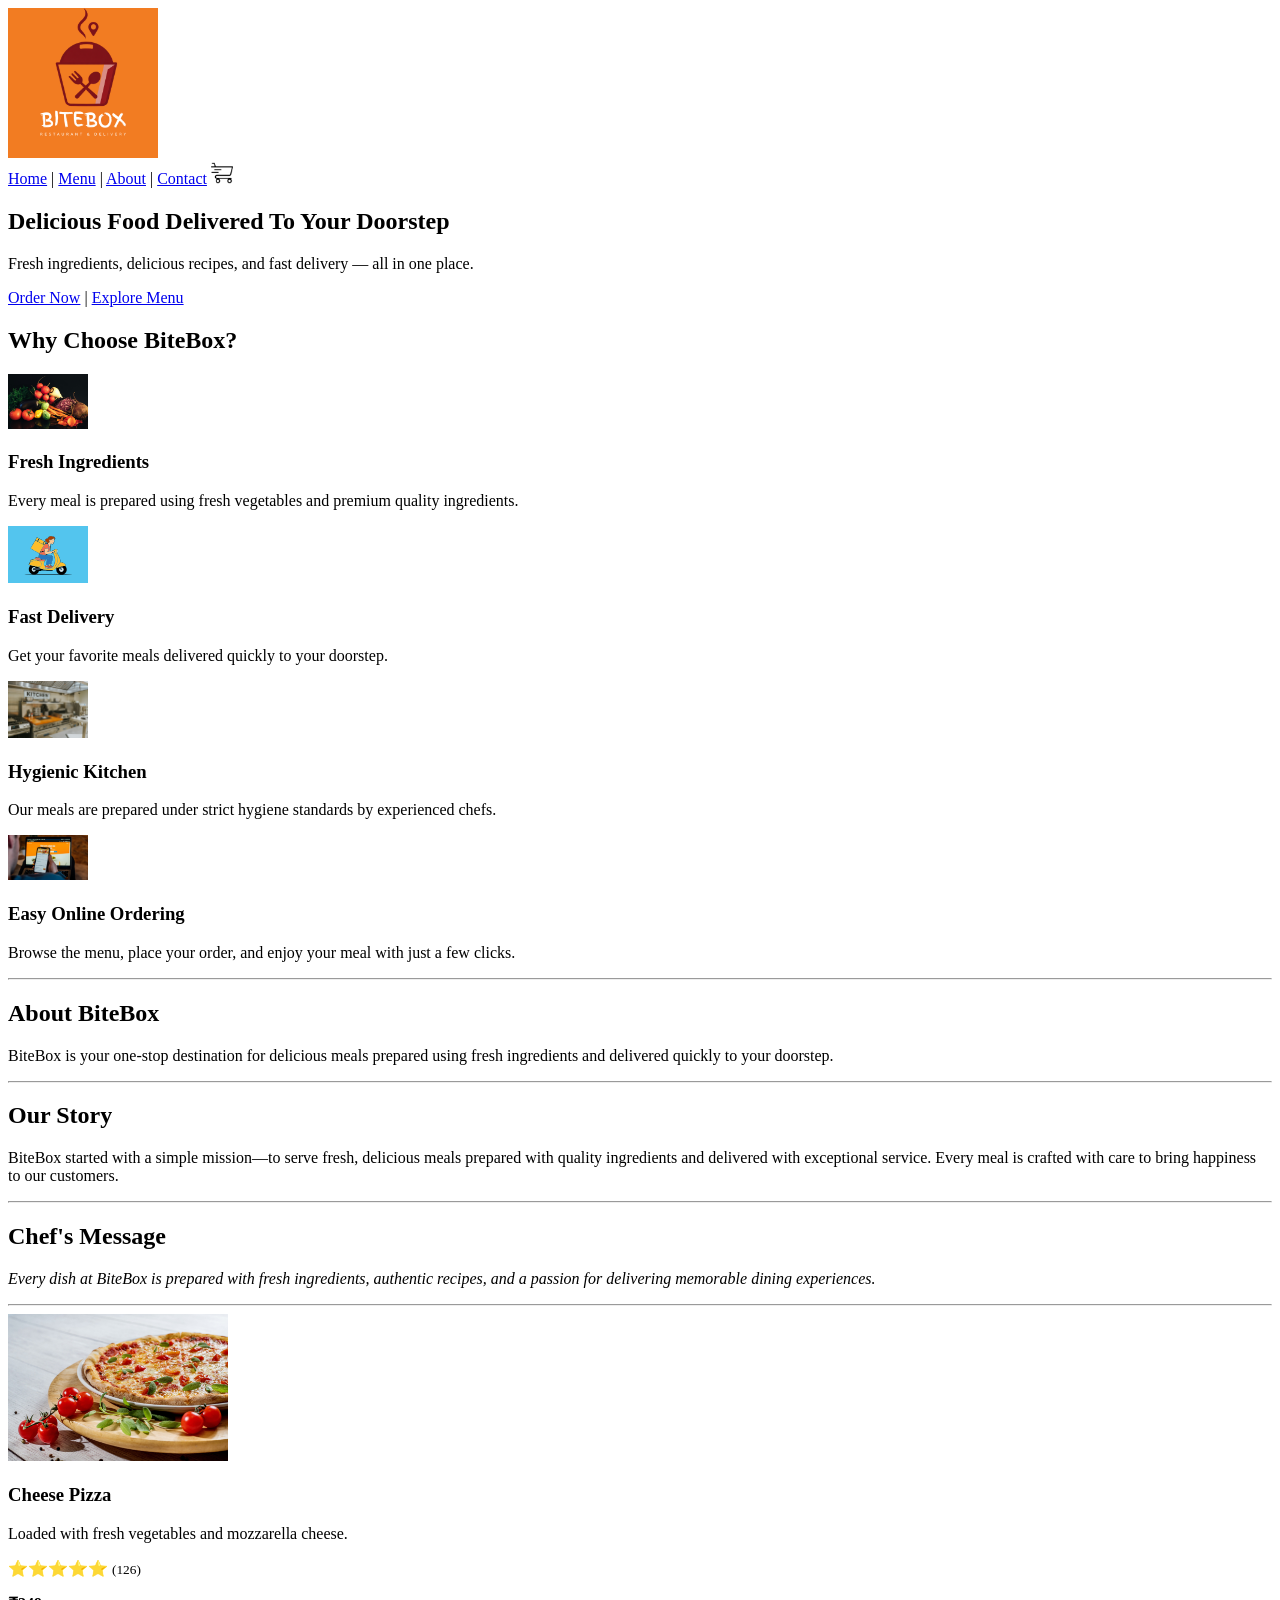
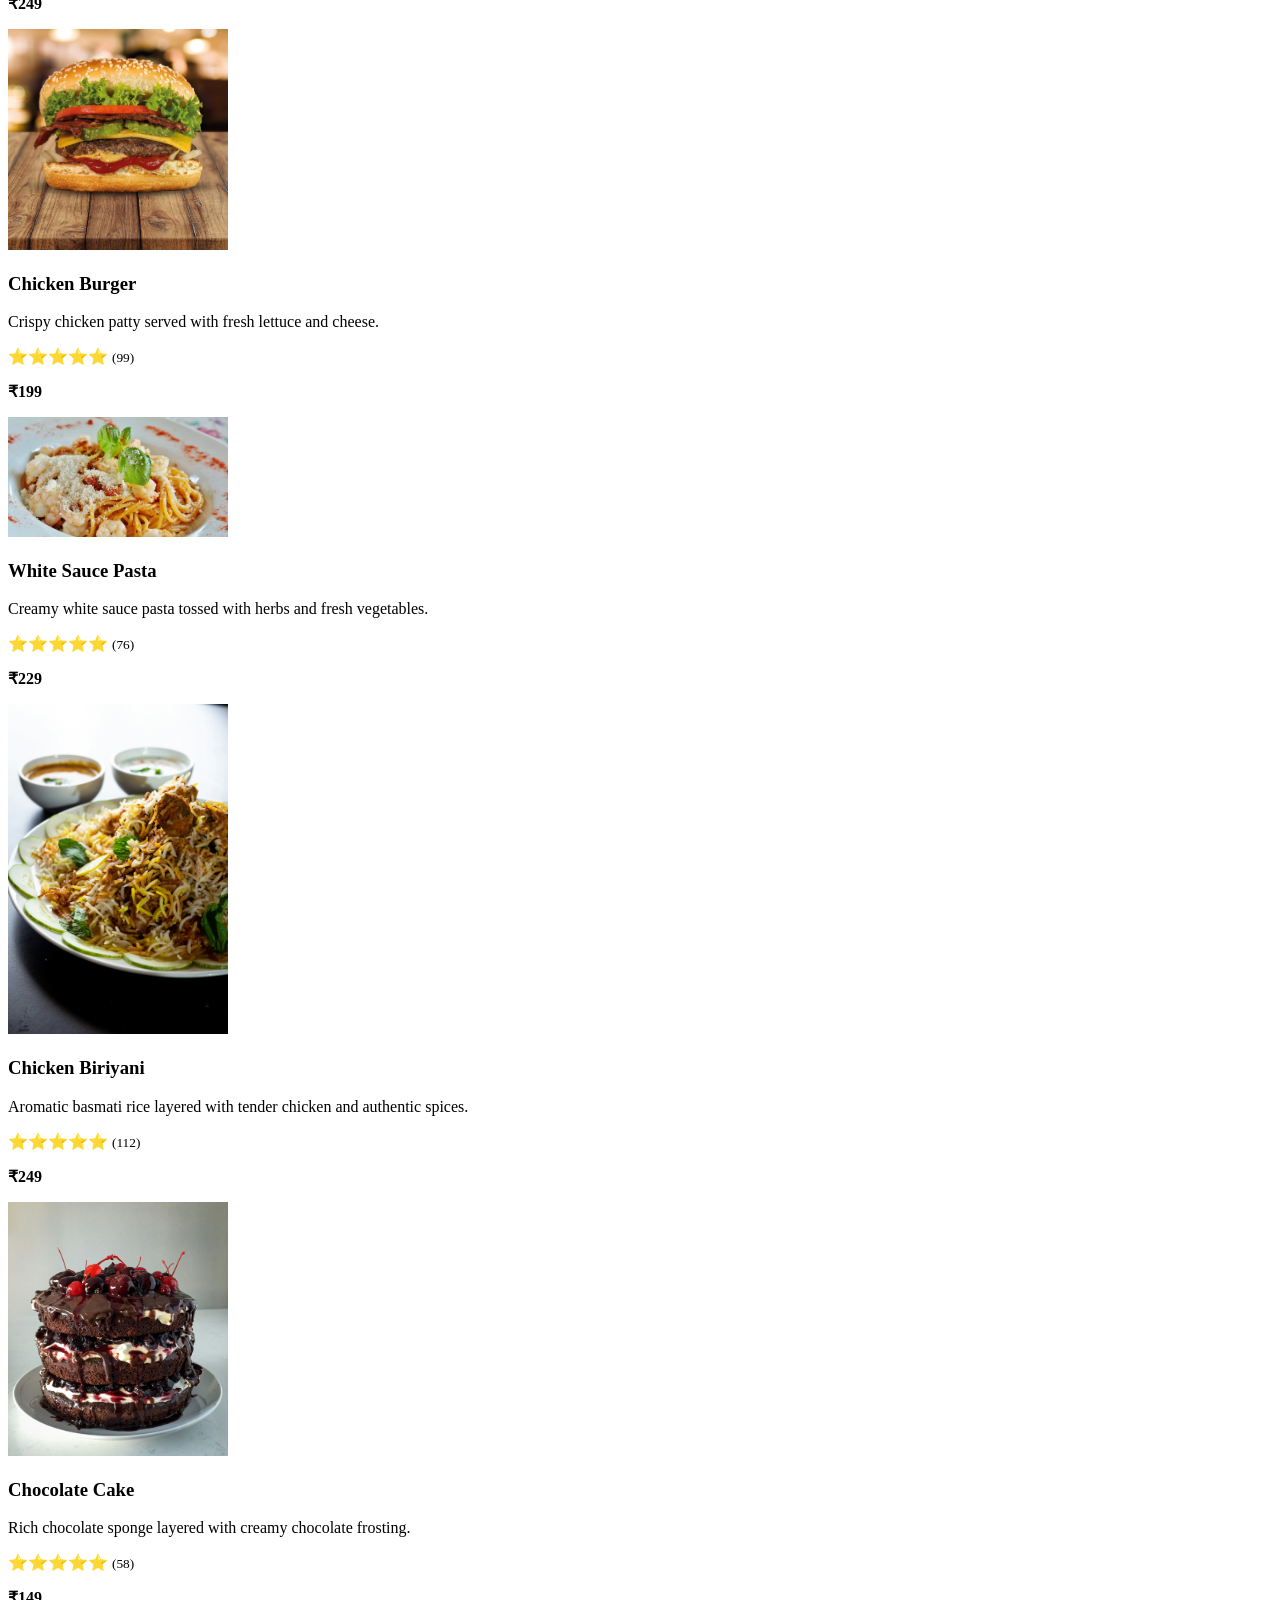
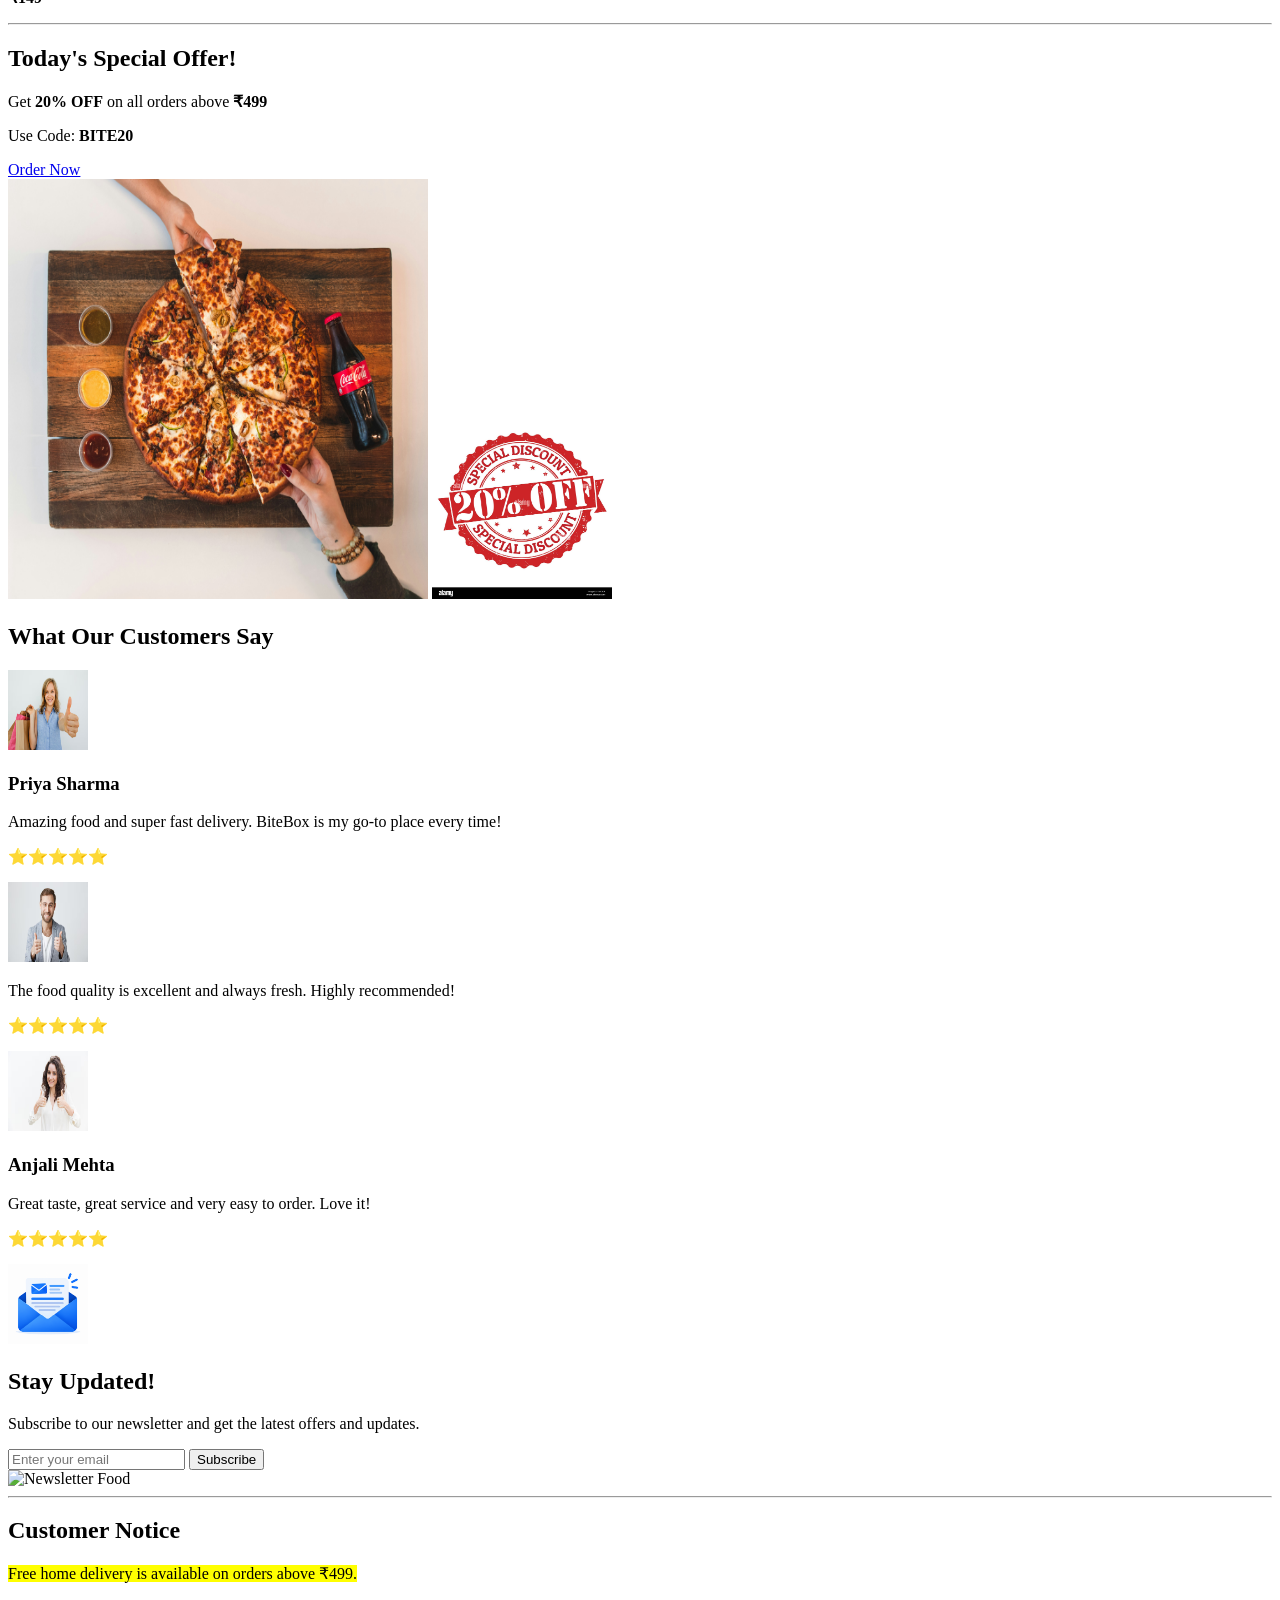
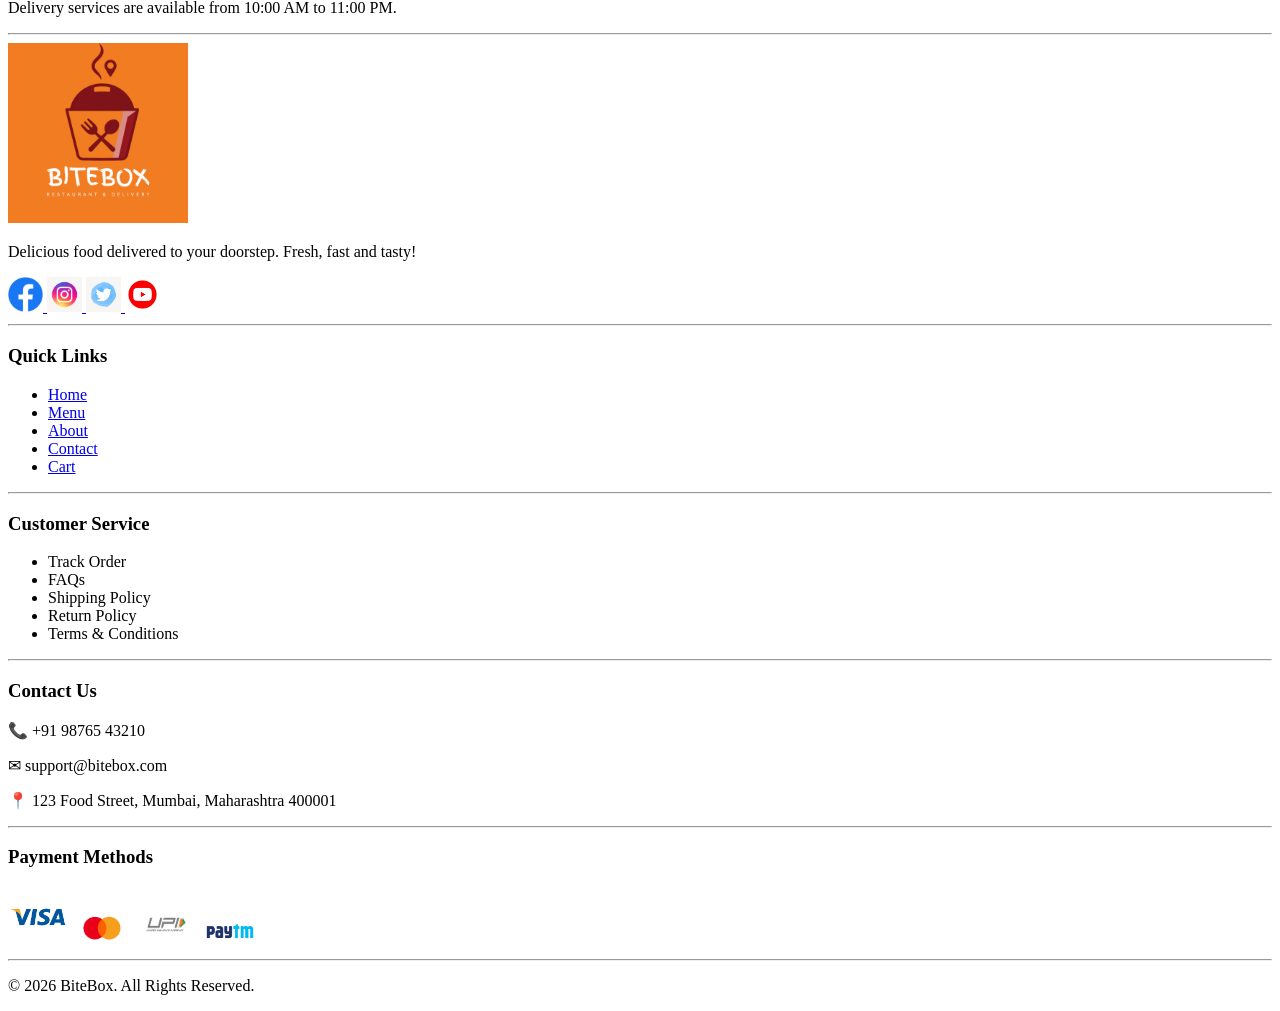
==== index.html @ e5d2db76 "Website Refactoring & Professional Layout Planning – Part 2." ====
<!DOCTYPE html>
<html lang="en">
<head>
    <meta charset="UTF-8">
    <meta name="viewport" content="width=device-width, initial-scale=1.0">
    <title>BiteBox</title>
</head>
<body>
    <header>
    <img src="/assets/images/BiteBox-Logo-2.png" alt="BiteBox Logo" width="150">
    <!-- Navigation Menu -->
    <nav>
    
        <a href="./index.html">Home</a>
        |
        <a href="./menu.html">Menu</a>
        |
        <a href="./about.html">About</a>
        |
        <a href="./contact.html">Contact</a>

        <a href="cart.html">
                <img src="/assets/icons/shopping-cart.png" alt="Cart Icon" width="22" 
                height="22">
            </a>
    </nav>
    </header>
<main>
    <section>
        <h1>Delicious Food Delivered To Your Doorstep</h1>
        <p>
            Fresh ingredients, delicious recipes, and fast delivery 
        — all in one place.
        </p>
        <a href="menu.html">Order Now</a>
        |
        <a href="menu.html">Explore Menu</a>
    </section>

    <section id="features">
        <h2>Why Choose BiteBox?</h2>

        <article>
            <img src="/assets/images/freshingredients.jpg" alt="Fresh Ingredients" width="80">
            <h3>Fresh Ingredients</h3>
            <p>
                Every meal is prepared using fresh vegetables and premium 
                quality ingredients.
            </p>
        </article>

        <article>
            <img src="/assets/images/fastdelivery.svg" alt="Fast Delivery" width="80">
            <h3>Fast Delivery</h3>
            <p>
                Get your favorite meals delivered quickly to your doorstep.
            </p>
        </article>

        <article>
            <img src="/assets/images/HygienicKitchen.jpg" alt="Hygienic Kitchen" width="80">
            <h3>Hygienic Kitchen</h3>
            <p>
                Our meals are prepared under strict hygiene standards by 
                experienced chefs.
            </p>
        </article>

        <article>
            <img src="/assets/images/OnlineOrdering.jpg" alt="Easy Online Ordering" width="80">
            <h3>Easy Online Ordering</h3>
            <p>
                Browse the menu, place your order, and enjoy your meal with 
                just a few clicks.
            </p>
        </article>

    </section>
   <hr>
   <section>
        <h2>About BiteBox</h2>
        <p>BiteBox is your one-stop destination for delicious meals 
            prepared using fresh ingredients and delivered quickly
            to your doorstep.
        </p>
    </section>
    <hr>
    <section>
        <h2>Our Story</h2>
        <p>BiteBox started with a simple mission—to serve fresh, delicious meals 
        prepared with quality ingredients and delivered with exceptional 
        service. Every meal is crafted with care to bring happiness to our 
        customers.
        </p>
    </section>
    <hr>
    <section>
        <h2>Chef's Message</h2>
        <p>
            <em>
                Every dish at BiteBox is prepared with fresh ingredients, authentic recipes,
                and a passion for delivering memorable dining experiences.
            </em>
        </p>
    </section>
    <hr>

    <!-- Today's Featured Dishes -->
    <section id="Poupular Dishes">

        <article>
            <img src="/assets/images/pizza.jpg" alt="Cheese Pizza" width="220">
            <h3>Cheese Pizza</h3>
            <p>
                Loaded with fresh vegetables and mozzarella cheese.
            </p>
            <p>
                <span>⭐⭐⭐⭐⭐</span> <small>(126)</small>
            </p>
            <p> <strong> ₹249 </strong></p>
        </article>

        <article>
            <img src="/assets/images/burger.jpg" alt="Chicken Burger" width="220">
            <h3>Chicken Burger</h3>
            <p>
                Crispy chicken patty served with fresh lettuce and cheese.
            </p>
            <p>
                <span>⭐⭐⭐⭐⭐</span> <small>(99)</small>
            </p>
             <strong>₹199</strong> </p>
        </article>

        <article>
            <img src="/assets/images/pasta.jpg" alt="White Sauce Pasta" width="220">
            <h3>White Sauce Pasta</h3>
            <p>
                Creamy white sauce pasta tossed with herbs and fresh vegetables.
            </p>

            <p>
                <span>⭐⭐⭐⭐⭐</span> <small>(76)</small>
            </p>
            <p><strong>₹229</strong></p>
        </article>

        <article>
            <img src="/assets/images/ChickenBiriyani.jpg" alt="Chicken Biriyani" width="220">
            <h3>Chicken Biriyani</h3>
            <p>
                Aromatic basmati rice layered with tender chicken and authentic spices.
            </p>

            <p>
                <span>⭐⭐⭐⭐⭐</span> <small>(112)</small>
            </p>
            <p><strong>₹249</strong></p>
        </article>

        <article>
            <img src="/assets/images/ChocolateCake.jpg" alt="Chocolate cake" width="220">
            <h3>Chocolate Cake</h3>
            <p>
                Rich chocolate sponge layered with creamy chocolate frosting.
            </p>

            <p>
                <span>⭐⭐⭐⭐⭐</span> <small>(58)</small>
            </p>
            <p> <strong>₹149</strong></p>
        </article>
    </section>
    <hr>
    <!-- Today's Special Offer -->
    <section id="offer">
        <div class="offer-content">
            <h2>Today's Special Offer!</h2>
            <p>Get <strong>20% OFF</strong> on all orders above <strong>₹499</strong></p>
            <p>Use Code: <strong>BITE20</strong></p>
            <a href="menu.html"> Order Now </a>
        </div>

        <div class="offer-image">
            <img src="/assets/images/pizzadiscount.jpg" alt="Special Offer Pizza" height="420" width="420">
            <img src="/assets/images/20%off.jpg" alt="20% OFF" height="180" width="180">
        </div>
    </section>
<!-- customer reviewa -->
    <section id="reviews">
        <h2>What Our Customers Say</h2>

        <article>
            <img src="/assets/images/customer1.jpg" alt="Priya Sharma" width="80" height="80">
            <h3>Priya Sharma</h3>
            <p>
                Amazing food and super fast delivery.
                BiteBox is my go-to place every time!
            </p>
            <p><span>⭐⭐⭐⭐⭐</span></p>
        </article>

        <article>
            <img src="/assets/images/customer2.avif" alt="Rahul Verma" width="80" height="80">
            <p>
                The food quality is excellent and
                always fresh. Highly recommended!
            </p>
            <p><span>⭐⭐⭐⭐⭐</span></p>
        </article>

        <article>
            <img src="/assets/images/customer3.avif" alt="Anjali Mehta" width="80" height="80">
            <h3>Anjali Mehta</h3>
            <p>
                Great taste, great service and
                very easy to order. Love it!
            </p>
            <p><span>⭐⭐⭐⭐⭐</span></p>
        </article>
    </section>

    <!-- newsletter -->
     <section id="newsletter">
        <div class="newsletter-content">
            <img src="/assets/images/newsletter-icon.jpg" alt="Newsletter Icon" height="80" width="80">
            <div>
                <h2>Stay Updated!</h2>
            <p> Subscribe to our newsletter and get the latest
                offers and updates.
            </p>
            </div>
        </div>

        <div class="newsletter-form">
            <input type="email" name="" id="" placeholder="Enter your email">
            <button>Subscribe</button>
        </div>

        <div class="newsletter-image">
            <img src="" alt="Newsletter Food" width="180" height="120">
        </div>
     </section>
    <hr>
    <section>
        <h2>Customer Notice</h2>
        <p>
        <mark>
            Free home delivery is available on orders above ₹499.
        </mark>
        </p>
        <p>Delivery services are available from 10:00 AM to 11:00 PM.</p>
    </section>
</main>
<hr>
<!-- Footer  section -->
<footer>
    <!-- footer logo section -->
     <section>
        <img src="/assets/images/BiteBox-Logo-2.png" alt="BiteBox logo" width="180">
        <p>
            Delicious food delivered to your doorstep.
            Fresh, fast and tasty!
        </p>
        <a href="#">
            <img src="/assets/images/facebook.avif" alt="Facebook" height="35" width="35">
        </a>

        <a href="#">
            <img src="/assets/images/instagram.avif" alt="instagram" height="35" width="35">
        </a>

        <a href="#">
            <img src="/assets/images/twitter.jfif" alt="Twitter" height="35" width="35">
        </a>

        <a href="#">
            <img src="/assets/images/youtube.jfif" alt="YouTube" height="35" width="35">
        </a>
     </section>

     <hr>

     <!-- Quick links -->
      <section>
        <h3>Quick Links</h3>
        <ul>
            <li><a href="index.html">Home</a></li>
            <li><a href="menu.html">Menu</a></li>
            <li><a href="about.html">About</a></li>
            <li><a href="contact.html">Contact</a></li>
            <li><a href="cart.html">Cart</a></li>
        </ul>
      </section>

      <hr>

      <!-- customer service -->
       <section>
        <h3>Customer Service</h3>
        <ul>
            <li>Track Order</li>
            <li>FAQs</li>
            <li>Shipping Policy</li>
            <li>Return Policy</li>
            <li>Terms & Conditions</li>
        </ul>
       </section>

       <hr>

       <!-- contact information -->
        <section>
            <h3>Contact Us</h3>
            <p>📞 +91 98765 43210</p>
            <p>✉ support@bitebox.com</p>
            <p>📍 123 Food Street, Mumbai, Maharashtra 400001 </p>
        </section>

        <hr>

        <!-- payment methods -->
         <section>
            <h3>Payment Methods</h3>
            <img src="/assets/images/visa.png" alt="Visa" width="60">
            <img src="/assets/images/mastercard.jfif" alt="Mastercard" width="60">
            <img src="/assets/images/upi.png" alt="UPI" width="60">
            <img src="/assets/images/paytm.png" alt="Paytm" width="60">
         </section>
         <hr>
         <p>© 2026 BiteBox. All Rights Reserved.</p>
</footer>
</body>
</html>
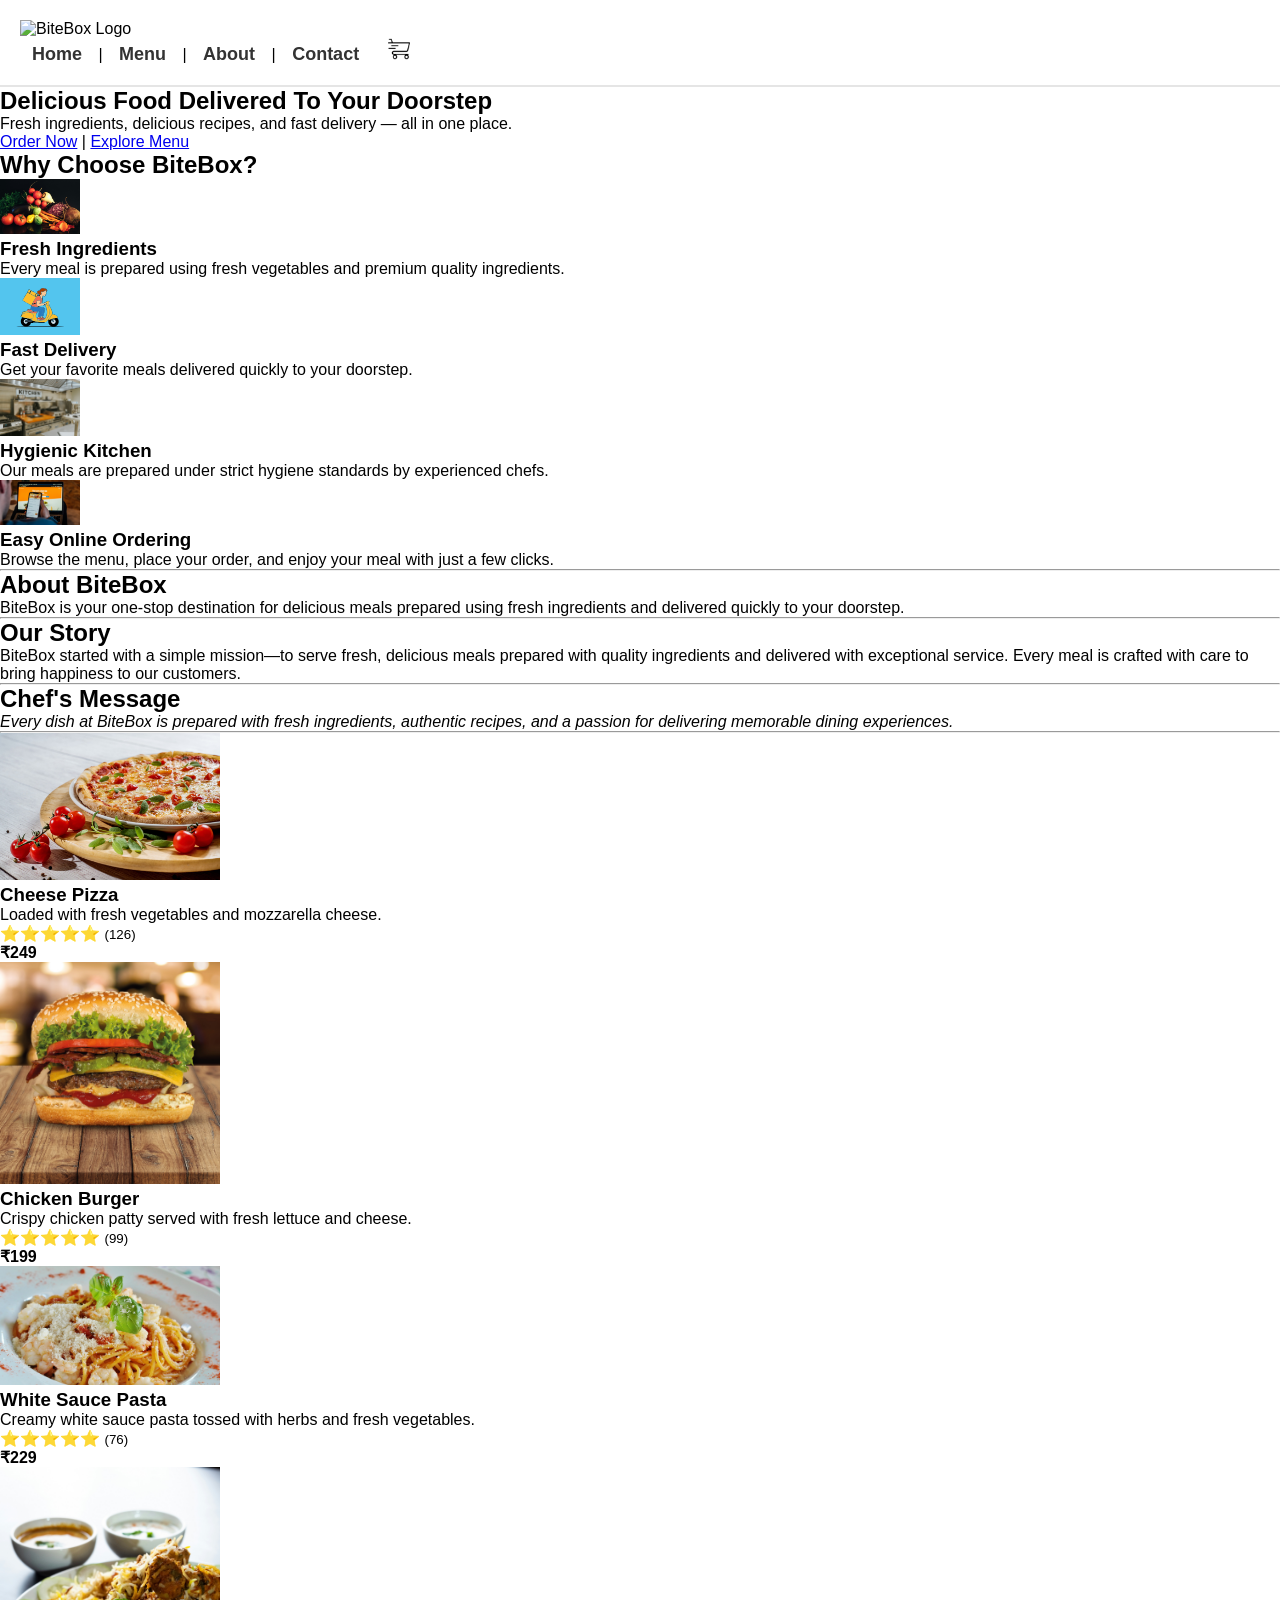
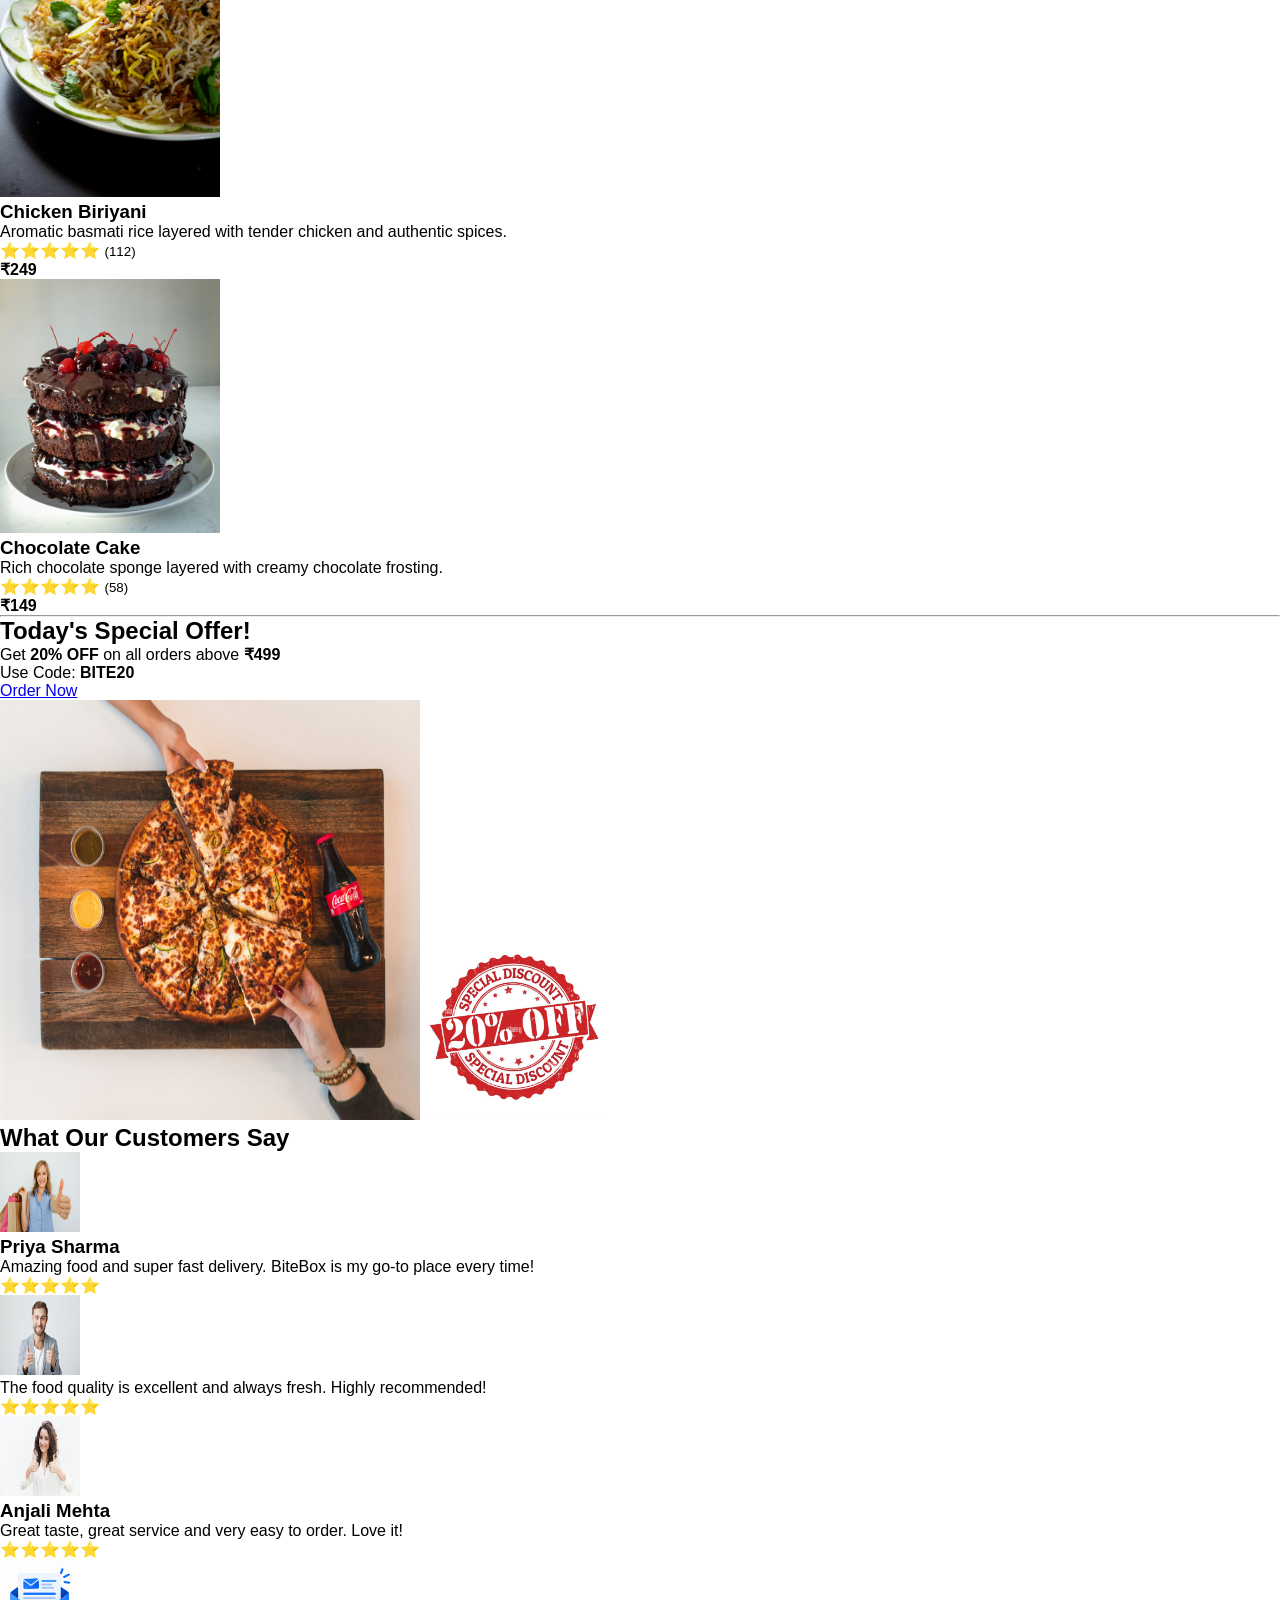
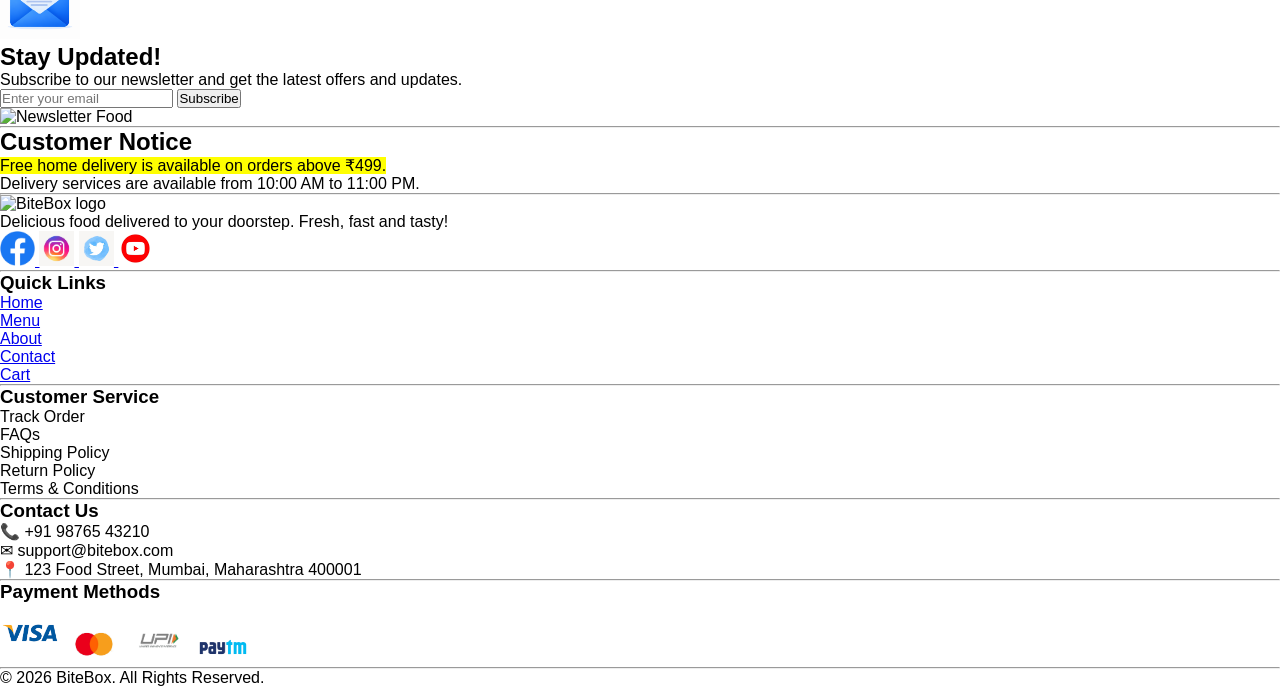
==== commit 07c6a19b: "BiteBox Theme and Branding" ====
--- a/index.html
+++ b/index.html
@@ -4,10 +4,11 @@
     <meta charset="UTF-8">
     <meta name="viewport" content="width=device-width, initial-scale=1.0">
     <title>BiteBox</title>
+    <link rel="stylesheet" href="/css/style.css">
 </head>
 <body>
     <header>
-    <img src="/assets/images/BiteBox-Logo-2.png" alt="BiteBox Logo" width="150">
+    <img src="/assets/images/BiteBox-Logo-3.png" alt="BiteBox Logo" class="logo">
     <!-- Navigation Menu -->
     <nav>
     
@@ -183,7 +184,7 @@
 
         <div class="offer-image">
             <img src="/assets/images/pizzadiscount.jpg" alt="Special Offer Pizza" height="420" width="420">
-            <img src="/assets/images/20%off.jpg" alt="20% OFF" height="180" width="180">
+            <img src="/assets/images/20-p-off.jpg" alt="20% OFF" height="180" width="180">
         </div>
     </section>
 <!-- customer reviewa -->
@@ -257,7 +258,7 @@
 <footer>
     <!-- footer logo section -->
      <section>
-        <img src="/assets/images/BiteBox-Logo-2.png" alt="BiteBox logo" width="180">
+        <img src="/assets/images/BiteBox-Logo-3.png" alt="BiteBox logo" class="logo">
         <p>
             Delicious food delivered to your doorstep.
             Fresh, fast and tasty!
--- a/css/style.css
+++ b/css/style.css
@@ -0,0 +1,32 @@
+*{
+    margin: 0;
+    padding: 0;
+    box-sizing: border-box;
+    font-family: Arial, Helvetica, sans-serif;
+}
+
+/* website header */
+header {
+    background-color: #ffffff;
+    padding: 20px;
+    border-bottom: 2px solid #e5e5e5;
+}
+
+/* logo */
+.logo {
+    width: 170px;
+    height: auto;
+}
+
+nav a {
+    text-decoration: none;
+    color: #333333;
+    font-size: 18px;
+    font-weight: 600;
+    margin: 0 12px;
+}
+
+nav a:hover {
+    color: #ff6b00;
+    text-decoration: underline;
+}
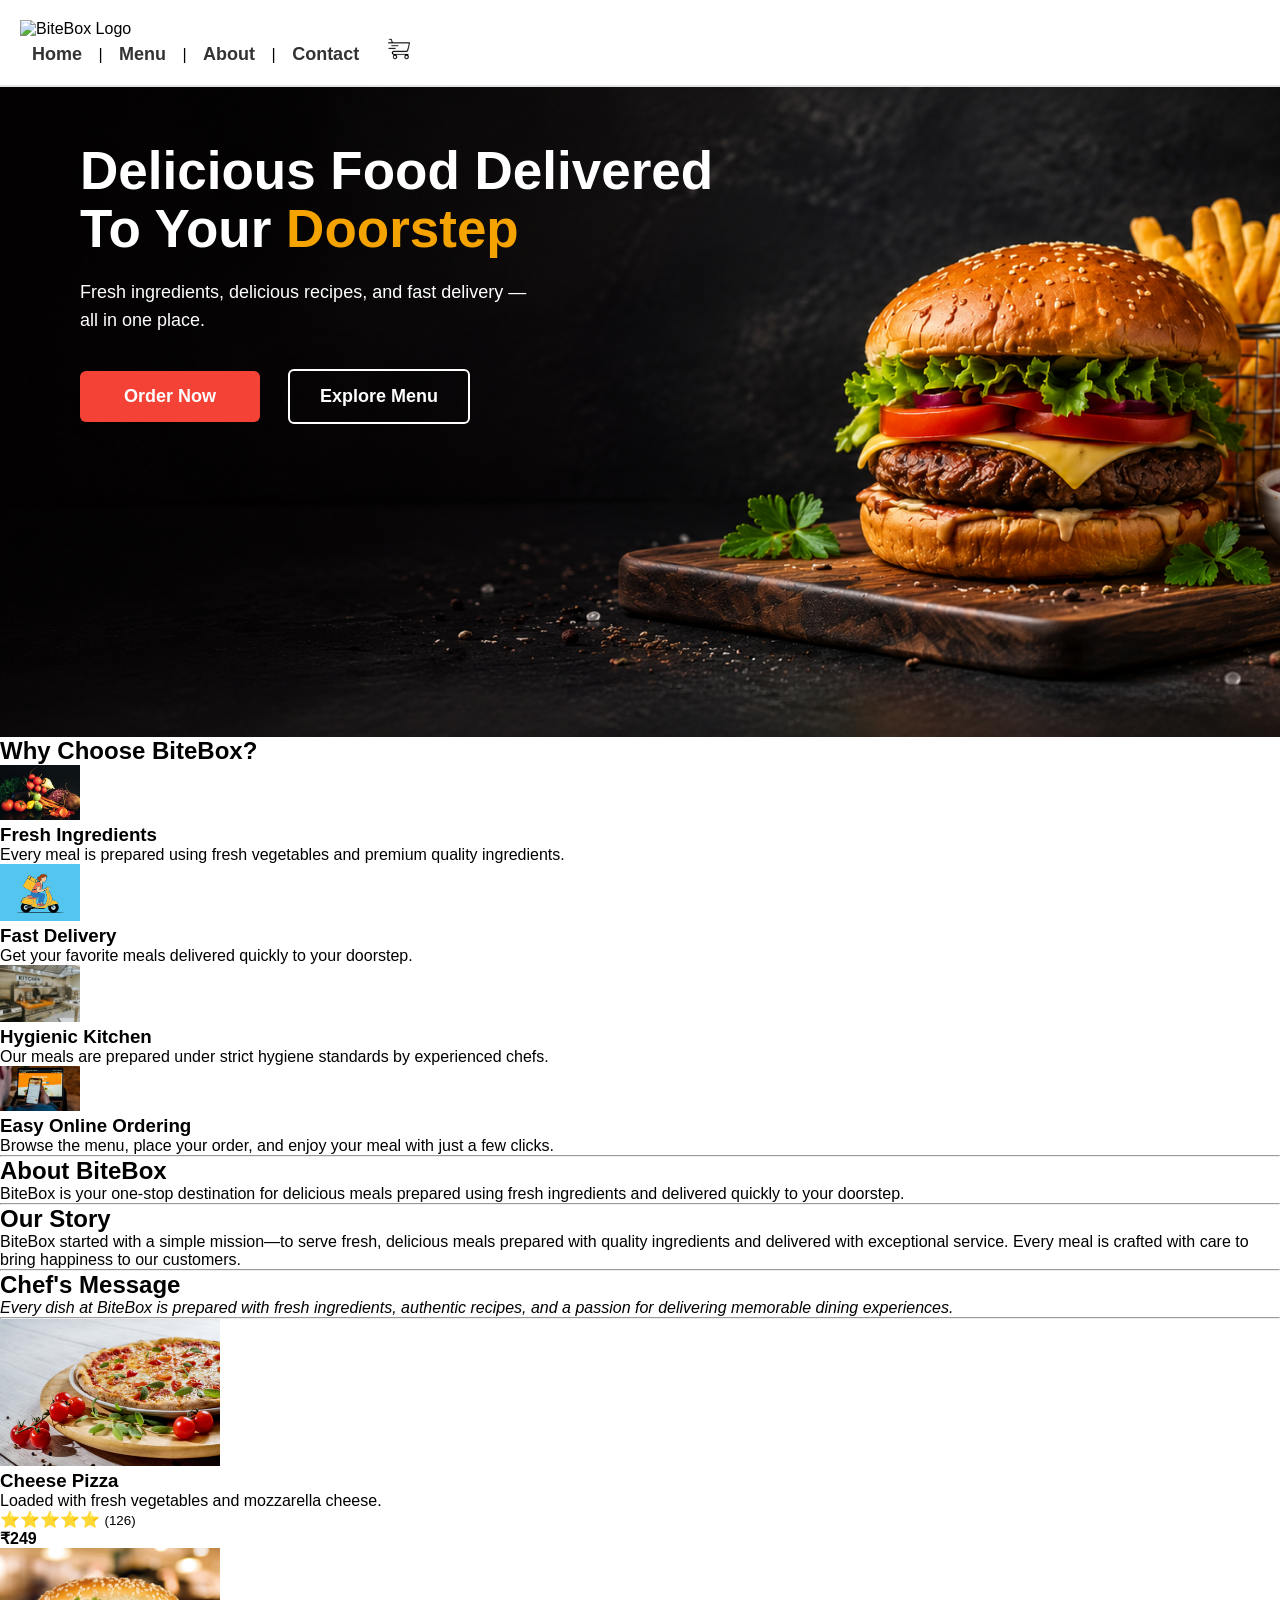
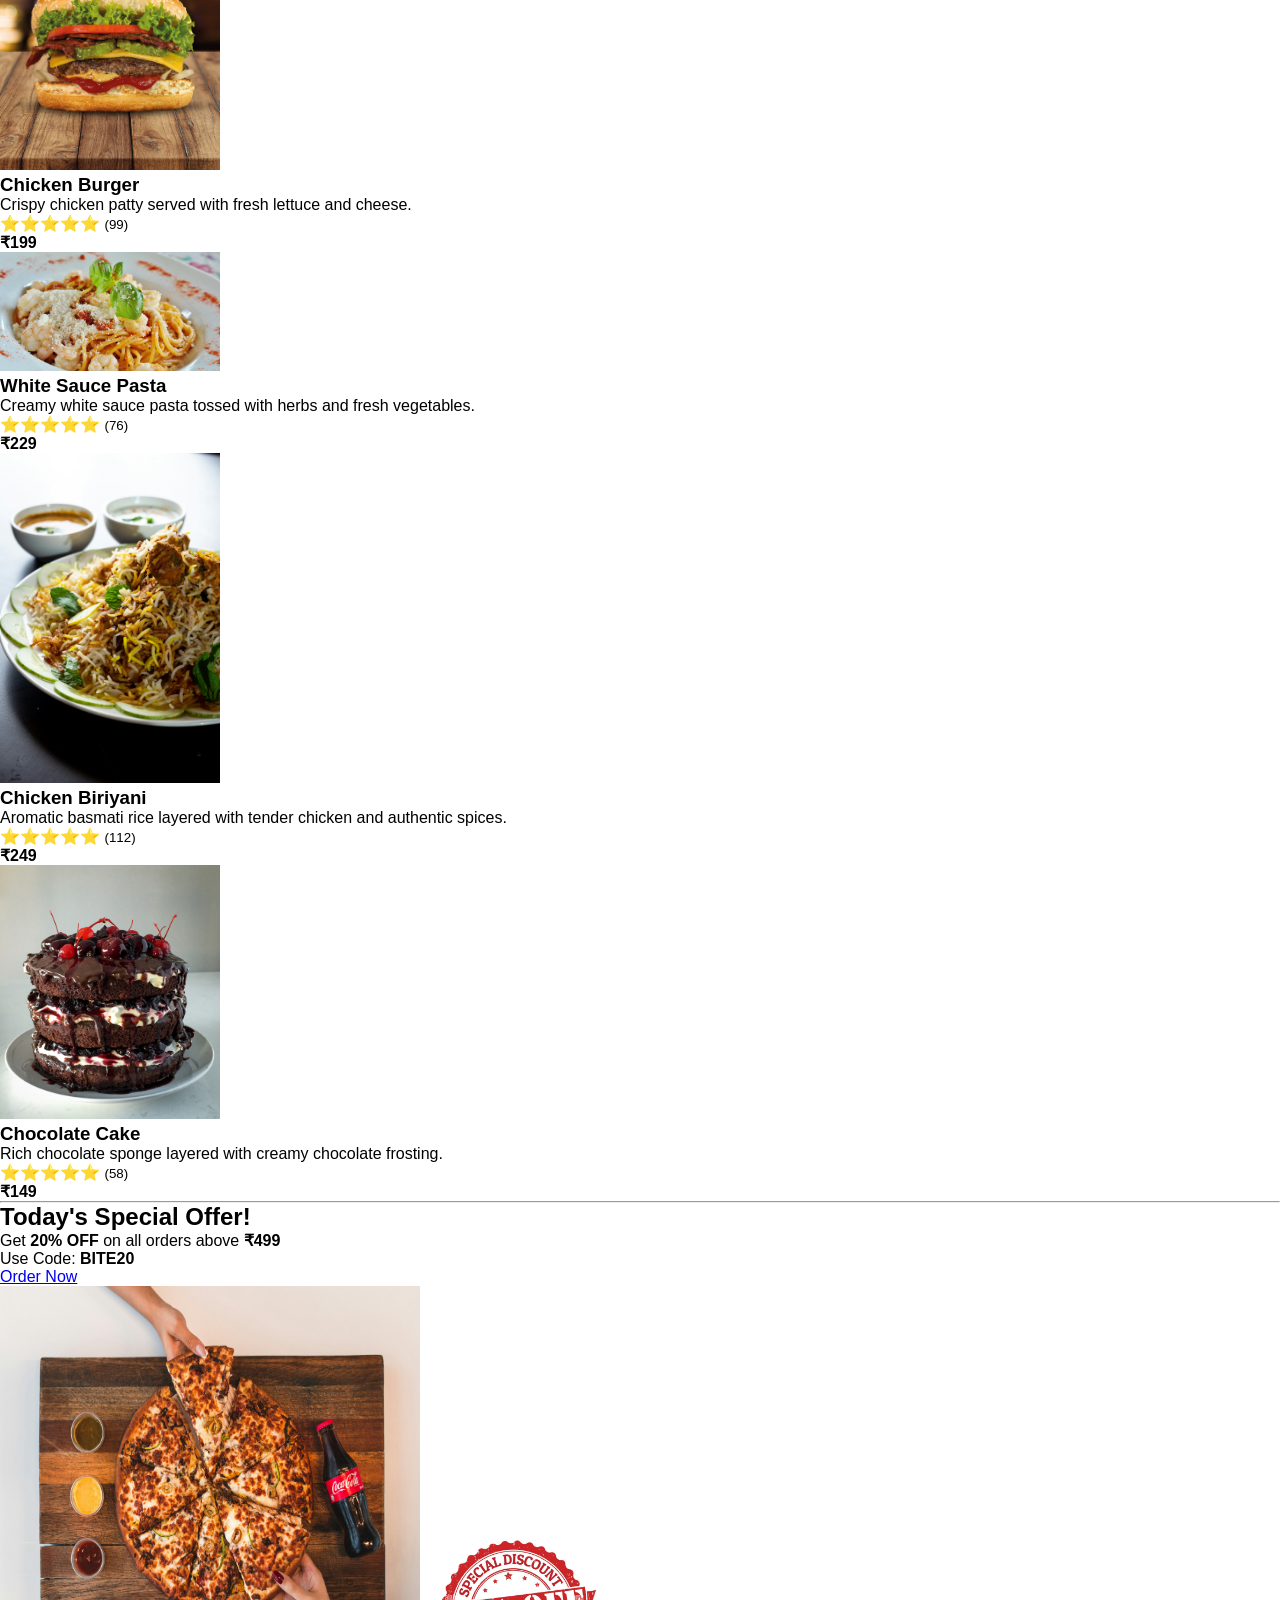
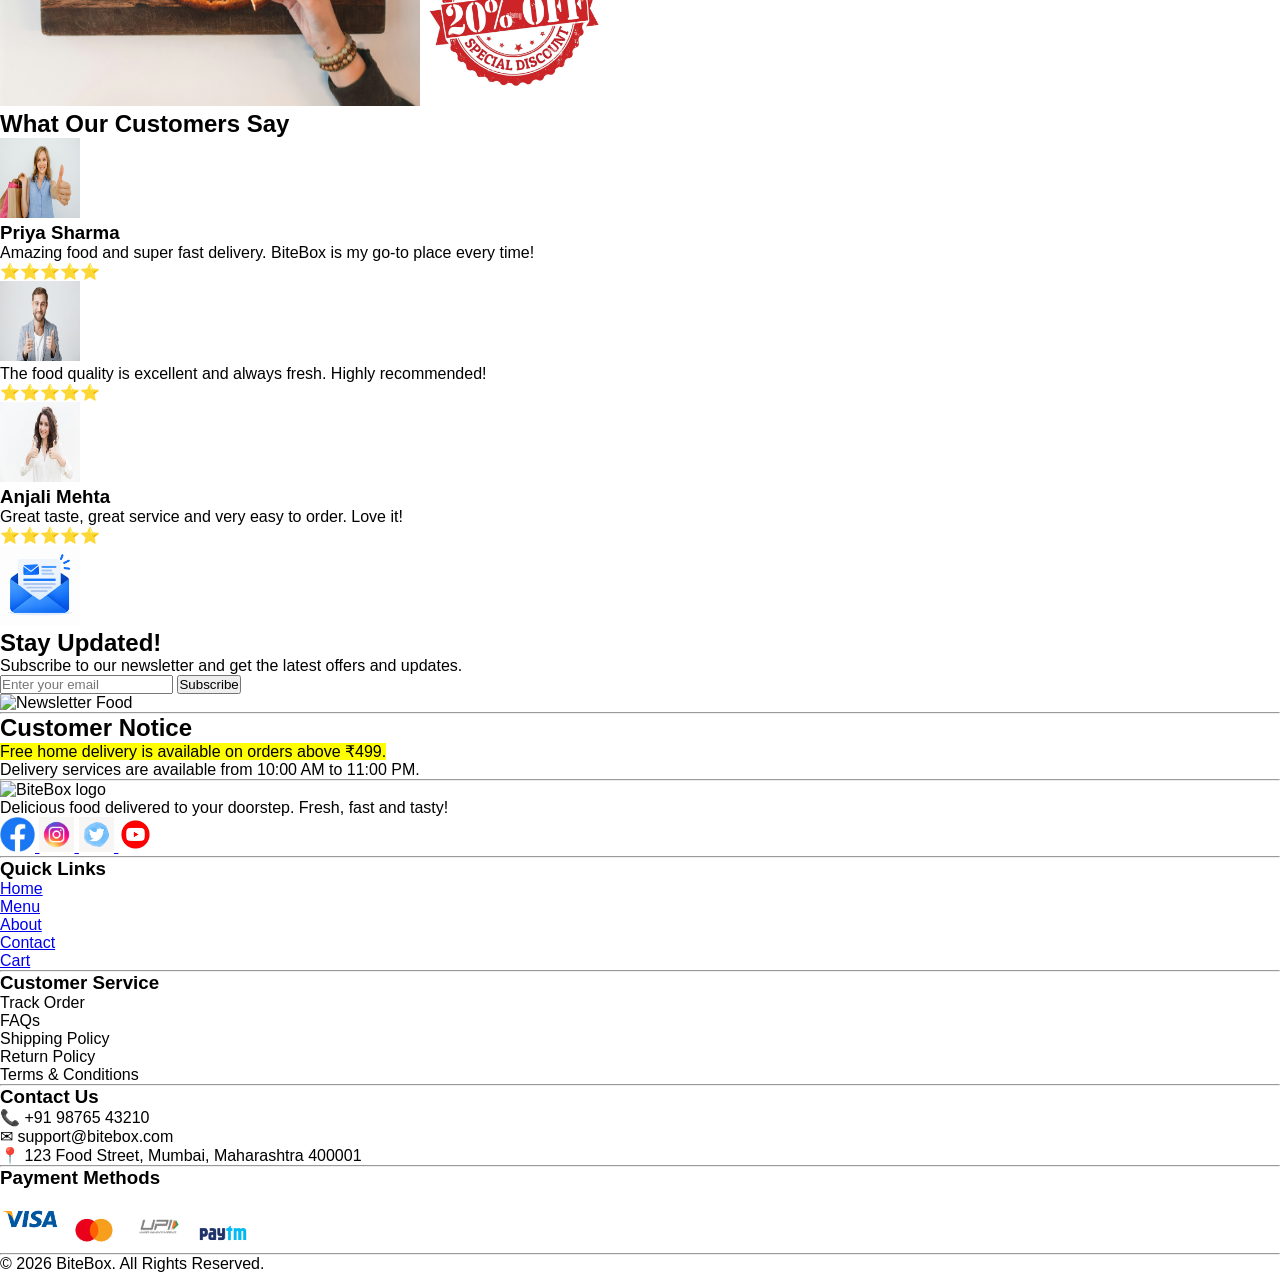
==== commit 818228f1: "Styling Website Sections Using Backgrounds and Typography" ====
--- a/index.html
+++ b/index.html
@@ -5,6 +5,14 @@
     <meta name="viewport" content="width=device-width, initial-scale=1.0">
     <title>BiteBox</title>
     <link rel="stylesheet" href="/css/style.css">
+    <link rel="preconnect" href="https://fonts.googleapis.com">
+    <link rel="preconnect" href="https://fonts.gstatic.com" crossorigin>
+    <link href="https://fonts.googleapis.com/css2?family=Allura&display=swap" rel="stylesheet">
+     <link rel="preconnect" href="https://fonts.googleapis.com">
+    <link rel="preconnect" href="https://fonts.gstatic.com" crossorigin>
+    <link href="https://fonts.googleapis.com/css2?family=Great+Vibes&family
+    =Montserrat:wght@400;600;700;800&family=Pacifico&family=Poppins:wght@300;
+    400;500;600;700&display=swap" rel="stylesheet">
 </head>
 <body>
     <header>
@@ -12,7 +20,7 @@
     <!-- Navigation Menu -->
     <nav>
     
-        <a href="./index.html">Home</a>
+        <a href="./index.html" class="active">Home</a>
         |
         <a href="./menu.html">Menu</a>
         |
@@ -27,15 +35,17 @@
     </nav>
     </header>
 <main>
-    <section>
-        <h1>Delicious Food Delivered To Your Doorstep</h1>
+    <section id="home-hero">
+        <h1>Delicious Food Delivered To Your <span> Doorstep </span></h1>
         <p>
             Fresh ingredients, delicious recipes, and fast delivery 
         — all in one place.
         </p>
-        <a href="menu.html">Order Now</a>
+        <div class="hero-buttons">
+        <a href="menu.html" class="order-btn">Order Now</a>
         |
-        <a href="menu.html">Explore Menu</a>
+        <a href="menu.html" class="menu-btn">Explore Menu</a>
+        </div>
     </section>
 
     <section id="features">
--- a/css/style.css
+++ b/css/style.css
@@ -29,4 +29,268 @@
 nav a:hover {
     color: #ff6b00;
     text-decoration: underline;
-}+}
+
+#home-hero {
+    background-image: url(/assets/images/home-hero.png);
+    background-repeat: no-repeat;
+    background-position: center;
+    background-size: cover;
+    height: 650px;
+    padding: 55px 80px;
+}
+
+#home-hero h1 {
+    color: white;
+    font-family: "montserrat" sans-serif;
+    font-size: 53px;
+    font-weight: 800;
+    line-height: 58px;
+    width: 650px;
+    margin-bottom: 20px;
+}
+
+#home-hero h1 span {
+    color: #F5A300;
+}
+
+#home-hero p {
+    color: white;
+    font-size: 18px;
+    line-height: 28px;
+    width: 450px;
+    margin-bottom: 35px;
+}
+
+.hero-buttons {
+    margin-top: 35px;
+}
+
+.hero-buttons a {
+    display: inline-block;
+    min-width: 180px;
+    padding: 15px 30px;
+    text-align: center;
+    text-decoration: none;
+    font-size: 18px;
+    font-weight: 600;
+    border-radius: 6px;
+    transition: 0.3s;
+}
+
+.order-btn {
+    background-color: #F44336;
+    color: white;
+    margin-right: 15px;
+}
+
+.menu-btn {
+    background-color: transparent;
+    color: white;
+    border: 2px solid white;
+}
+
+.order-btn:hover {
+    background-color: #D32F2F;
+}
+
+.menu-btn:hover {
+    background-color: white;
+    color: #222;
+}
+
+#menu-hero {
+    background-image: url(/assets/images/menu-hero.png);
+    background-repeat: no-repeat;
+    background-position: center;
+    background-size: cover;
+    height: 320px;
+    text-align: center;
+    padding-top: 65px;
+}
+
+#menu-hero h1 {
+    font-family: "Great Vibes" cursive;
+    font-size: 56px;
+    line-height: 60px;
+    font-weight: 400;
+    color: white;
+    text-align: center;
+    text-shadow: 2px 2px 8px rgba(0,0,0,0.5);
+    margin-bottom: 10px;
+}
+
+#menu-hero p {
+    color: white;
+    font-size: 20px;
+    line-height: 34px;
+    width: 700px;
+    text-align: center;
+    margin: 0 auto 35px;
+}
+
+#categories {
+    background-color: #ffffff;
+    padding: 60px 80px;
+    text-align: center;
+}
+
+#categories h2 {
+    font-size: 40px;
+    font-weight: 700;
+    color: #222;
+    margin-bottom: 50px;
+    position: relative;
+    display: inline-block;
+}
+
+#contact-hero {
+    background-image: url(/assets/images/contact-hero.png);
+    background-repeat: no-repeat;
+    background-position: 100% 80%;
+    background-size: cover;
+    height: 320px;
+    padding: 60px 80px;
+    text-align: left;
+}
+
+#contact-hero h2 {
+    color: #ffffff;
+    font-size: 52px;
+    font-weight: 700;
+    margin-bottom: 10px;
+
+}
+
+#contact-hero h2 span {
+    color: #ff6b00;
+}
+
+#contact-hero h3 {
+    color: #ffffff;
+    font-size: 24px;
+    font-weight: 500;
+    margin-bottom: 20px;
+}
+
+#contact-hero hr {
+    width: 70px;
+    height: 4px;
+    background-color: #ff6b00;
+    border: none;
+    border-radius: 10px;
+    margin-bottom: 10px;
+}
+
+#contact-hero p {
+    color: #ffffff;
+    font-size: 18px;
+    line-height: 30px;
+    width: 460px;
+}
+
+#about-hero {
+    background-image: url(/assets/images/about-hero.png);
+    background-repeat: no-repeat;
+    background-position: center;
+    background-size: cover;
+    height: 320px;
+    padding: 45px 200px;
+    text-align: center;
+}
+
+#about-hero .hero-content{
+
+    width: 400px;
+    text-align: left;
+
+}
+
+	
+#about-hero h2{
+    color: #ffffff;
+    font-family: "Montserrat", sans-serif;
+    font-size: 72px;
+    font-weight: 700;
+    line-height: 54px;
+    margin-bottom: 10px;
+}
+
+#about-hero h2 span{
+    font-family: "Allura", cursive;
+    color: #ff6b00;
+    font-size: 62px;
+    font-weight: 400;
+}
+
+	
+#about-hero p{
+ 
+    color: #ffffff;
+    font-size: 22px;
+    font-weight: 400;
+    margin-bottom: 18px;
+}
+
+	
+#about-hero hr{
+    width: 45px;
+    height: 3px;
+    background-color: #ff6b00;
+    border: none;
+    border-radius: 20px;
+}
+
+#cart-hero {
+    background-image: url(/assets/images/cart-hero.png);
+    background-repeat: no-repeat;
+    background-position: center;
+    background-size: cover;
+    height: 320px;
+    padding: 45px 200px;
+    text-align: center;
+}
+
+#cart-hero h1{
+    color: #ffffff;
+    font-family: "Lobster", cursive;
+    font-size: 58px;
+    font-weight: 400;
+    text-shadow: 2px 2px 8px rgba(0,0,0,0.5);
+    margin-bottom: 20px;
+}
+
+.divider {
+    text-align: center;
+    margin-bottom: 25px;
+}
+
+.divider hr {
+    display: inline-block;
+    width: 120px;
+    height: 3px;
+    background-color: #ff6b00;
+    border: none;
+    border-radius: 20px;
+    vertical-align: middle;
+}
+
+.divider img {
+    width: 34px;
+    height: 34px;
+    margin: 0 15px;
+    display: inline-block;
+    vertical-align: middle;
+}
+
+#cart-hero p{
+    color: #ffffff;
+    font-size: 16px;
+    line-height: 30px;
+    width: 720px;
+    margin: 0 auto;
+}
+
+
+
+ 
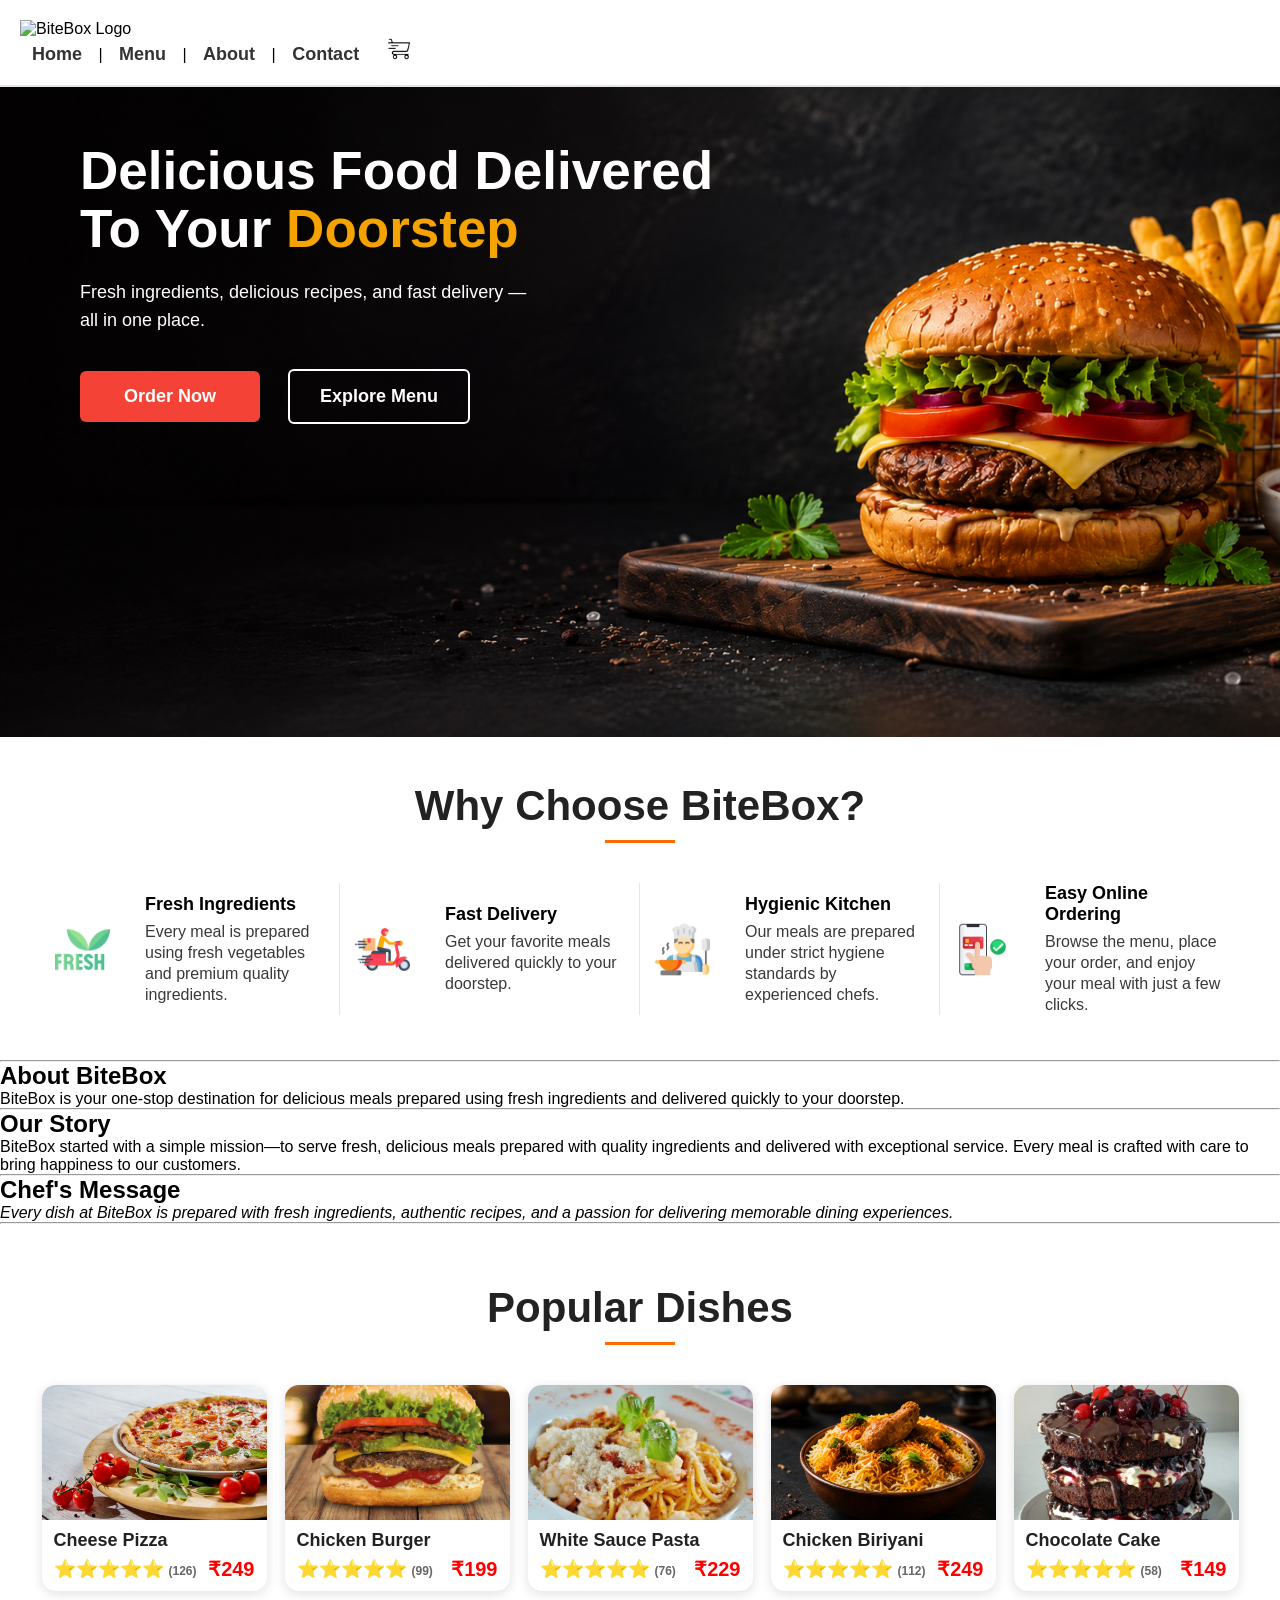
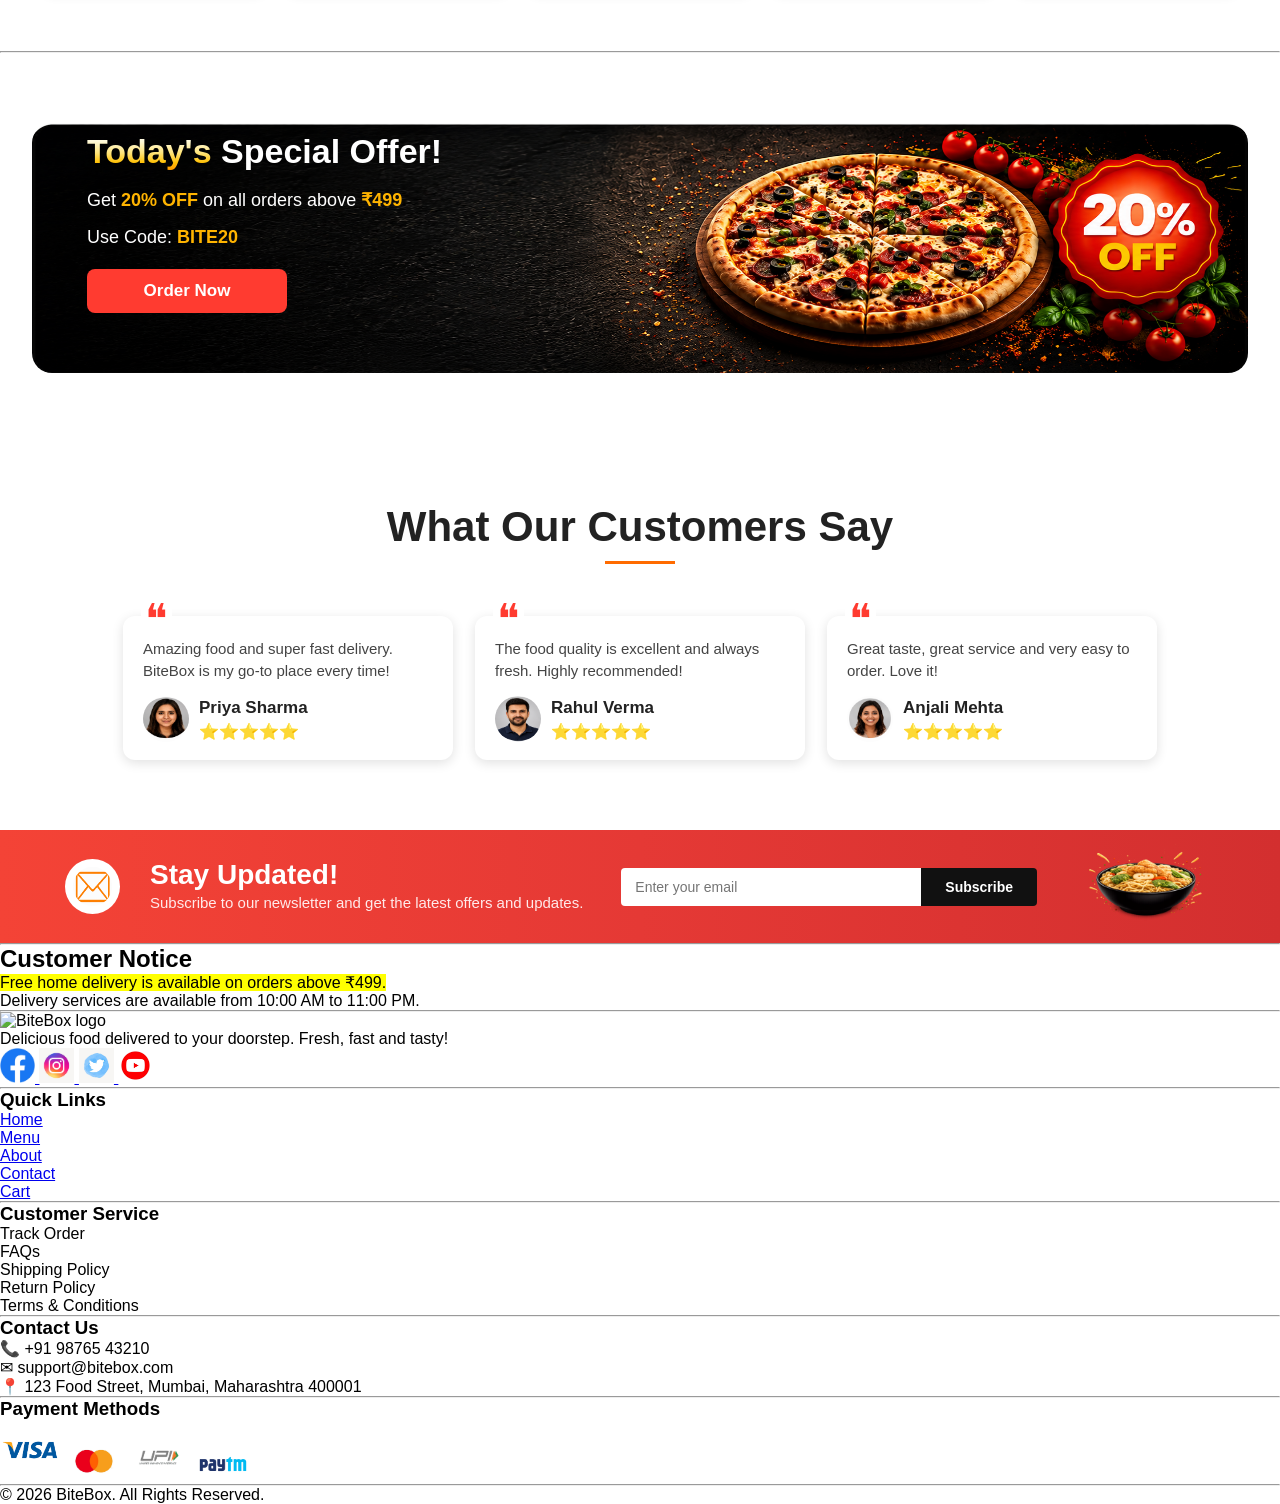
==== commit 601d8765: "Styling Card Layouts and Remaining Content (Home, Menu & About)" ====
--- a/index.html
+++ b/index.html
@@ -1,5 +1,6 @@
 <!DOCTYPE html>
 <html lang="en">
+
 <head>
     <meta charset="UTF-8">
     <meta name="viewport" content="width=device-width, initial-scale=1.0">
@@ -8,319 +9,348 @@
     <link rel="preconnect" href="https://fonts.googleapis.com">
     <link rel="preconnect" href="https://fonts.gstatic.com" crossorigin>
     <link href="https://fonts.googleapis.com/css2?family=Allura&display=swap" rel="stylesheet">
-     <link rel="preconnect" href="https://fonts.googleapis.com">
+    <link rel="preconnect" href="https://fonts.googleapis.com">
     <link rel="preconnect" href="https://fonts.gstatic.com" crossorigin>
     <link href="https://fonts.googleapis.com/css2?family=Great+Vibes&family
     =Montserrat:wght@400;600;700;800&family=Pacifico&family=Poppins:wght@300;
     400;500;600;700&display=swap" rel="stylesheet">
 </head>
+
 <body>
     <header>
-    <img src="/assets/images/BiteBox-Logo-3.png" alt="BiteBox Logo" class="logo">
-    <!-- Navigation Menu -->
-    <nav>
-    
-        <a href="./index.html" class="active">Home</a>
-        |
-        <a href="./menu.html">Menu</a>
-        |
-        <a href="./about.html">About</a>
-        |
-        <a href="./contact.html">Contact</a>
-
-        <a href="cart.html">
-                <img src="/assets/icons/shopping-cart.png" alt="Cart Icon" width="22" 
-                height="22">
-            </a>
-    </nav>
+        <img src="/assets/images/BiteBox-Logo-3.png" alt="BiteBox Logo" class="logo">
+        <!-- Navigation Menu -->
+        <nav>
+
+            <a href="./index.html" class="active">Home</a>
+            |
+            <a href="./menu.html">Menu</a>
+            |
+            <a href="./about.html">About</a>
+            |
+            <a href="./contact.html">Contact</a>
+
+            <a href="cart.html">
+                <img src="/assets/icons/shopping-cart.png" alt="Cart Icon" width="22" height="22">
+            </a>
+        </nav>
     </header>
-<main>
-    <section id="home-hero">
-        <h1>Delicious Food Delivered To Your <span> Doorstep </span></h1>
-        <p>
-            Fresh ingredients, delicious recipes, and fast delivery 
-        — all in one place.
-        </p>
-        <div class="hero-buttons">
-        <a href="menu.html" class="order-btn">Order Now</a>
-        |
-        <a href="menu.html" class="menu-btn">Explore Menu</a>
-        </div>
-    </section>
-
-    <section id="features">
-        <h2>Why Choose BiteBox?</h2>
-
-        <article>
-            <img src="/assets/images/freshingredients.jpg" alt="Fresh Ingredients" width="80">
-            <h3>Fresh Ingredients</h3>
+    <main>
+        <section id="home-hero">
+            <h1>Delicious Food Delivered To Your <span> Doorstep </span></h1>
             <p>
-                Every meal is prepared using fresh vegetables and premium 
-                quality ingredients.
-            </p>
-        </article>
-
-        <article>
-            <img src="/assets/images/fastdelivery.svg" alt="Fast Delivery" width="80">
-            <h3>Fast Delivery</h3>
+                Fresh ingredients, delicious recipes, and fast delivery
+                — all in one place.
+            </p>
+            <div class="hero-buttons">
+                <a href="menu.html" class="order-btn">Order Now</a>
+                |
+                <a href="menu.html" class="menu-btn">Explore Menu</a>
+            </div>
+        </section>
+
+        <section id="features">
+            <h2>Why Choose BiteBox?</h2>
+
+            <article>
+                <img src="/assets/icons/fresh.png" alt="Fresh Ingredients" width="80">
+                <div class="feature-text">
+                    <h3>Fresh Ingredients</h3>
+                    <p>
+                        Every meal is prepared using fresh vegetables and premium
+                        quality ingredients.
+                    </p>
+                </div>
+            </article>
+
+            <article>
+                <img src="/assets/icons/fast-shipping.png" alt="Fast Delivery" width="80">
+                <div class="feature-text">
+                    <h3>Fast Delivery</h3>
+                    <p>
+                        Get your favorite meals delivered quickly to your doorstep.
+                    </p>
+                </div>
+            </article>
+
+            <article>
+                <img src="/assets/icons/cooking.png" alt="Hygienic Kitchen" width="80">
+                <div class="feature-text">
+                    <h3>Hygienic Kitchen</h3>
+                    <p>
+                        Our meals are prepared under strict hygiene standards by
+                        experienced chefs.
+                    </p>
+                </div>
+            </article>
+
+            <article>
+                <img src="/assets/icons/online-payment.png" alt="Easy Online Ordering" width="80">
+                <div class="feature-text">
+                    <h3>Easy Online Ordering</h3>
+                    <p>
+                        Browse the menu, place your order, and enjoy your meal with
+                        just a few clicks.
+                    </p>
+                </div>
+            </article>
+
+        </section>
+        <hr>
+        <section>
+            <h2>About BiteBox</h2>
+            <p>BiteBox is your one-stop destination for delicious meals
+                prepared using fresh ingredients and delivered quickly
+                to your doorstep.
+            </p>
+        </section>
+        <hr>
+        <section>
+            <h2>Our Story</h2>
+            <p>BiteBox started with a simple mission—to serve fresh, delicious meals
+                prepared with quality ingredients and delivered with exceptional
+                service. Every meal is crafted with care to bring happiness to our
+                customers.
+            </p>
+        </section>
+        <hr>
+        <section>
+            <h2>Chef's Message</h2>
             <p>
-                Get your favorite meals delivered quickly to your doorstep.
-            </p>
-        </article>
-
-        <article>
-            <img src="/assets/images/HygienicKitchen.jpg" alt="Hygienic Kitchen" width="80">
-            <h3>Hygienic Kitchen</h3>
+                <em>
+                    Every dish at BiteBox is prepared with fresh ingredients, authentic recipes,
+                    and a passion for delivering memorable dining experiences.
+                </em>
+            </p>
+        </section>
+        <hr>
+
+        <!-- Today's Featured Dishes -->
+        <section id="popular-dishes">
+            <h2>Popular Dishes</h2>
+
+            <article>
+                <img src="/assets/images/pizza.jpg" alt="Cheese Pizza" width="220">
+                <h3>Cheese Pizza</h3>
+                <div class="details">
+                    <!-- <p>
+                Loaded with fresh vegetables and mozzarella cheese.
+            </p> -->
+                    <p class="rating">
+                        <span>⭐⭐⭐⭐⭐</span> <small>(126)</small>
+                    </p>
+                    <p class="price"> <strong> ₹249 </strong></p>
+                </div>
+            </article>
+
+            <article>
+                <img src="/assets/images/burger.jpg" alt="Chicken Burger" width="220">
+                <h3>Chicken Burger</h3>
+                <div class="details">
+                    <!-- <p>
+                Crispy chicken patty served with fresh lettuce and cheese.
+            </p> -->
+                    <p class="rating">
+                        <span>⭐⭐⭐⭐⭐</span> <small>(99)</small>
+                    </p>
+                    <p class="price"> <strong>₹199</strong> </p>
+                </div>
+            </article>
+
+            <article>
+                <img src="/assets/images/pasta.jpg" alt="White Sauce Pasta" width="220">
+                <h3>White Sauce Pasta</h3>
+                <div class="details">
+                    <!-- <p>
+                Creamy white sauce pasta tossed with herbs and fresh vegetables.
+            </p> -->
+
+                    <p class="rating">
+                        <span>⭐⭐⭐⭐⭐</span> <small>(76)</small>
+                    </p>
+                    <p class="price"><strong>₹229</strong></p>
+                </div>
+            </article>
+
+            <article>
+                <img src="/assets/images/ChickenBiriyani.jpg" alt="Chicken Biriyani" width="220">
+                <h3>Chicken Biriyani</h3>
+                <div class="details">
+                    <!-- <p>
+                Aromatic basmati rice layered with tender chicken and authentic spices.
+            </p> -->
+
+                    <p class="rating">
+                        <span>⭐⭐⭐⭐⭐</span> <small>(112)</small>
+                    </p>
+                    <p class="price"><strong>₹249</strong></p>
+                </div>
+            </article>
+
+            <article>
+                <img src="/assets/images/ChocolateCake.jpg" alt="Chocolate cake" width="220">
+                <h3>Chocolate Cake</h3>
+                <div class="details">
+                    <!-- <p>
+                Rich chocolate sponge layered with creamy chocolate frosting.
+            </p> -->
+
+                    <p class="rating">
+                        <span>⭐⭐⭐⭐⭐</span> <small>(58)</small>
+                    </p>
+                    <p class="price"> <strong>₹149</strong></p>
+                </div>
+            </article>
+        </section>
+        <hr>
+        <!--Todays Special Offers -->
+        <section id="offer">
+
+            <div class="offer-content">
+                <h2><span>Today's </span>Special Offer!</h2>
+                <p> Get <strong>20% OFF</strong> on all orders above <strong>₹499</strong>
+                </p>
+                <p> Use Code: <strong>BITE20</strong> </p>
+                <a href="menu.html"> Order Now </a>
+            </div>
+        </section>
+        <!-- customer reviewa -->
+        <section id="reviews">
+            <h2>What Our Customers Say</h2>
+
+            <article>
+                <p>
+                    Amazing food and super fast delivery.
+                    BiteBox is my go-to place every time!
+                </p>
+                <div class="customer">
+                    <img src="/assets/images/Priya.png" alt="Priya Sharma" width="80" height="80">
+                    <div>
+                        <h3>Priya Sharma</h3>
+                        <p><span>⭐⭐⭐⭐⭐</span></p>
+                    </div>
+                </div>
+            </article>
+
+            <article>
+                <p>
+                    The food quality is excellent and
+                    always fresh. Highly recommended!
+                </p>
+                <div class="customer">
+                    <img src="/assets/images/rahul.png" alt="Rahul Verma" width="80" height="80">
+                    <div>
+                        <h3>Rahul Verma</h3>
+                        <p><span>⭐⭐⭐⭐⭐</span></p>
+                    </div>
+                </div>
+            </article>
+
+            <article>
+                <p>
+                    Great taste, great service and
+                    very easy to order. Love it!
+                </p>
+                <div class="customer">
+                    <img src="/assets/images/anjali.png" alt="Anjali Mehta" width="80" height="80">
+                    <div>
+                        <h3>Anjali Mehta</h3>
+                        <p><span>⭐⭐⭐⭐⭐</span></p>
+                    </div>
+                </div>
+            </article>
+        </section>
+
+        <!-- newsletter -->
+        <section id="newsletter">
+            <div class="newsletter-content">
+                <img src="/assets/images/newsletter-icon.jpg" alt="Newsletter Icon" height="80" width="80">
+                <div>
+                    <h2>Stay Updated!</h2>
+                    <p> Subscribe to our newsletter and get the latest
+                        offers and updates.
+                    </p>
+                </div>
+            </div>
+
+            <div class="newsletter-form">
+                <input type="email" name="" id="" placeholder="Enter your email">
+                <button>Subscribe</button>
+            </div>
+
+            <div class="newsletter-image">
+                <img src="/assets/images/newsletter-food.png" alt="Newsletter Food" width="180" height="120">
+            </div>
+        </section>
+        <hr>
+        <section>
+            <h2>Customer Notice</h2>
             <p>
-                Our meals are prepared under strict hygiene standards by 
-                experienced chefs.
-            </p>
-        </article>
-
-        <article>
-            <img src="/assets/images/OnlineOrdering.jpg" alt="Easy Online Ordering" width="80">
-            <h3>Easy Online Ordering</h3>
+                <mark>
+                    Free home delivery is available on orders above ₹499.
+                </mark>
+            </p>
+            <p>Delivery services are available from 10:00 AM to 11:00 PM.</p>
+        </section>
+    </main>
+    <hr>
+    <!-- Footer  section -->
+    <footer>
+        <!-- footer logo section -->
+        <section>
+            <img src="/assets/images/BiteBox-Logo-3.png" alt="BiteBox logo" class="logo">
             <p>
-                Browse the menu, place your order, and enjoy your meal with 
-                just a few clicks.
-            </p>
-        </article>
-
-    </section>
-   <hr>
-   <section>
-        <h2>About BiteBox</h2>
-        <p>BiteBox is your one-stop destination for delicious meals 
-            prepared using fresh ingredients and delivered quickly
-            to your doorstep.
-        </p>
-    </section>
-    <hr>
-    <section>
-        <h2>Our Story</h2>
-        <p>BiteBox started with a simple mission—to serve fresh, delicious meals 
-        prepared with quality ingredients and delivered with exceptional 
-        service. Every meal is crafted with care to bring happiness to our 
-        customers.
-        </p>
-    </section>
-    <hr>
-    <section>
-        <h2>Chef's Message</h2>
-        <p>
-            <em>
-                Every dish at BiteBox is prepared with fresh ingredients, authentic recipes,
-                and a passion for delivering memorable dining experiences.
-            </em>
-        </p>
-    </section>
-    <hr>
-
-    <!-- Today's Featured Dishes -->
-    <section id="Poupular Dishes">
-
-        <article>
-            <img src="/assets/images/pizza.jpg" alt="Cheese Pizza" width="220">
-            <h3>Cheese Pizza</h3>
-            <p>
-                Loaded with fresh vegetables and mozzarella cheese.
-            </p>
-            <p>
-                <span>⭐⭐⭐⭐⭐</span> <small>(126)</small>
-            </p>
-            <p> <strong> ₹249 </strong></p>
-        </article>
-
-        <article>
-            <img src="/assets/images/burger.jpg" alt="Chicken Burger" width="220">
-            <h3>Chicken Burger</h3>
-            <p>
-                Crispy chicken patty served with fresh lettuce and cheese.
-            </p>
-            <p>
-                <span>⭐⭐⭐⭐⭐</span> <small>(99)</small>
-            </p>
-             <strong>₹199</strong> </p>
-        </article>
-
-        <article>
-            <img src="/assets/images/pasta.jpg" alt="White Sauce Pasta" width="220">
-            <h3>White Sauce Pasta</h3>
-            <p>
-                Creamy white sauce pasta tossed with herbs and fresh vegetables.
-            </p>
-
-            <p>
-                <span>⭐⭐⭐⭐⭐</span> <small>(76)</small>
-            </p>
-            <p><strong>₹229</strong></p>
-        </article>
-
-        <article>
-            <img src="/assets/images/ChickenBiriyani.jpg" alt="Chicken Biriyani" width="220">
-            <h3>Chicken Biriyani</h3>
-            <p>
-                Aromatic basmati rice layered with tender chicken and authentic spices.
-            </p>
-
-            <p>
-                <span>⭐⭐⭐⭐⭐</span> <small>(112)</small>
-            </p>
-            <p><strong>₹249</strong></p>
-        </article>
-
-        <article>
-            <img src="/assets/images/ChocolateCake.jpg" alt="Chocolate cake" width="220">
-            <h3>Chocolate Cake</h3>
-            <p>
-                Rich chocolate sponge layered with creamy chocolate frosting.
-            </p>
-
-            <p>
-                <span>⭐⭐⭐⭐⭐</span> <small>(58)</small>
-            </p>
-            <p> <strong>₹149</strong></p>
-        </article>
-    </section>
-    <hr>
-    <!-- Today's Special Offer -->
-    <section id="offer">
-        <div class="offer-content">
-            <h2>Today's Special Offer!</h2>
-            <p>Get <strong>20% OFF</strong> on all orders above <strong>₹499</strong></p>
-            <p>Use Code: <strong>BITE20</strong></p>
-            <a href="menu.html"> Order Now </a>
-        </div>
-
-        <div class="offer-image">
-            <img src="/assets/images/pizzadiscount.jpg" alt="Special Offer Pizza" height="420" width="420">
-            <img src="/assets/images/20-p-off.jpg" alt="20% OFF" height="180" width="180">
-        </div>
-    </section>
-<!-- customer reviewa -->
-    <section id="reviews">
-        <h2>What Our Customers Say</h2>
-
-        <article>
-            <img src="/assets/images/customer1.jpg" alt="Priya Sharma" width="80" height="80">
-            <h3>Priya Sharma</h3>
-            <p>
-                Amazing food and super fast delivery.
-                BiteBox is my go-to place every time!
-            </p>
-            <p><span>⭐⭐⭐⭐⭐</span></p>
-        </article>
-
-        <article>
-            <img src="/assets/images/customer2.avif" alt="Rahul Verma" width="80" height="80">
-            <p>
-                The food quality is excellent and
-                always fresh. Highly recommended!
-            </p>
-            <p><span>⭐⭐⭐⭐⭐</span></p>
-        </article>
-
-        <article>
-            <img src="/assets/images/customer3.avif" alt="Anjali Mehta" width="80" height="80">
-            <h3>Anjali Mehta</h3>
-            <p>
-                Great taste, great service and
-                very easy to order. Love it!
-            </p>
-            <p><span>⭐⭐⭐⭐⭐</span></p>
-        </article>
-    </section>
-
-    <!-- newsletter -->
-     <section id="newsletter">
-        <div class="newsletter-content">
-            <img src="/assets/images/newsletter-icon.jpg" alt="Newsletter Icon" height="80" width="80">
-            <div>
-                <h2>Stay Updated!</h2>
-            <p> Subscribe to our newsletter and get the latest
-                offers and updates.
-            </p>
-            </div>
-        </div>
-
-        <div class="newsletter-form">
-            <input type="email" name="" id="" placeholder="Enter your email">
-            <button>Subscribe</button>
-        </div>
-
-        <div class="newsletter-image">
-            <img src="" alt="Newsletter Food" width="180" height="120">
-        </div>
-     </section>
-    <hr>
-    <section>
-        <h2>Customer Notice</h2>
-        <p>
-        <mark>
-            Free home delivery is available on orders above ₹499.
-        </mark>
-        </p>
-        <p>Delivery services are available from 10:00 AM to 11:00 PM.</p>
-    </section>
-</main>
-<hr>
-<!-- Footer  section -->
-<footer>
-    <!-- footer logo section -->
-     <section>
-        <img src="/assets/images/BiteBox-Logo-3.png" alt="BiteBox logo" class="logo">
-        <p>
-            Delicious food delivered to your doorstep.
-            Fresh, fast and tasty!
-        </p>
-        <a href="#">
-            <img src="/assets/images/facebook.avif" alt="Facebook" height="35" width="35">
-        </a>
-
-        <a href="#">
-            <img src="/assets/images/instagram.avif" alt="instagram" height="35" width="35">
-        </a>
-
-        <a href="#">
-            <img src="/assets/images/twitter.jfif" alt="Twitter" height="35" width="35">
-        </a>
-
-        <a href="#">
-            <img src="/assets/images/youtube.jfif" alt="YouTube" height="35" width="35">
-        </a>
-     </section>
-
-     <hr>
-
-     <!-- Quick links -->
-      <section>
-        <h3>Quick Links</h3>
-        <ul>
-            <li><a href="index.html">Home</a></li>
-            <li><a href="menu.html">Menu</a></li>
-            <li><a href="about.html">About</a></li>
-            <li><a href="contact.html">Contact</a></li>
-            <li><a href="cart.html">Cart</a></li>
-        </ul>
-      </section>
-
-      <hr>
-
-      <!-- customer service -->
-       <section>
-        <h3>Customer Service</h3>
-        <ul>
-            <li>Track Order</li>
-            <li>FAQs</li>
-            <li>Shipping Policy</li>
-            <li>Return Policy</li>
-            <li>Terms & Conditions</li>
-        </ul>
-       </section>
-
-       <hr>
-
-       <!-- contact information -->
+                Delicious food delivered to your doorstep.
+                Fresh, fast and tasty!
+            </p>
+            <a href="#">
+                <img src="/assets/images/facebook.avif" alt="Facebook" height="35" width="35">
+            </a>
+
+            <a href="#">
+                <img src="/assets/images/instagram.avif" alt="instagram" height="35" width="35">
+            </a>
+
+            <a href="#">
+                <img src="/assets/images/twitter.jfif" alt="Twitter" height="35" width="35">
+            </a>
+
+            <a href="#">
+                <img src="/assets/images/youtube.jfif" alt="YouTube" height="35" width="35">
+            </a>
+        </section>
+
+        <hr>
+
+        <!-- Quick links -->
+        <section>
+            <h3>Quick Links</h3>
+            <ul>
+                <li><a href="index.html">Home</a></li>
+                <li><a href="menu.html">Menu</a></li>
+                <li><a href="about.html">About</a></li>
+                <li><a href="contact.html">Contact</a></li>
+                <li><a href="cart.html">Cart</a></li>
+            </ul>
+        </section>
+
+        <hr>
+
+        <!-- customer service -->
+        <section>
+            <h3>Customer Service</h3>
+            <ul>
+                <li>Track Order</li>
+                <li>FAQs</li>
+                <li>Shipping Policy</li>
+                <li>Return Policy</li>
+                <li>Terms & Conditions</li>
+            </ul>
+        </section>
+
+        <hr>
+
+        <!-- contact information -->
         <section>
             <h3>Contact Us</h3>
             <p>📞 +91 98765 43210</p>
@@ -331,15 +361,16 @@
         <hr>
 
         <!-- payment methods -->
-         <section>
+        <section>
             <h3>Payment Methods</h3>
             <img src="/assets/images/visa.png" alt="Visa" width="60">
             <img src="/assets/images/mastercard.jfif" alt="Mastercard" width="60">
             <img src="/assets/images/upi.png" alt="UPI" width="60">
             <img src="/assets/images/paytm.png" alt="Paytm" width="60">
-         </section>
-         <hr>
-         <p>© 2026 BiteBox. All Rights Reserved.</p>
-</footer>
+        </section>
+        <hr>
+        <p>© 2026 BiteBox. All Rights Reserved.</p>
+    </footer>
 </body>
+
 </html>
--- a/css/style.css
+++ b/css/style.css
@@ -128,11 +128,19 @@
     text-align: center;
     margin: 0 auto 35px;
 }
-
-#categories {
-    background-color: #ffffff;
-    padding: 60px 80px;
-    text-align: center;
+/* Browse Categories Section */
+#categories{
+    background-color:#ffffff;
+    padding:60px 30px;
+    text-align:center;
+}
+
+/* Section Heading */
+#categories h2{
+    font-size:42px;
+    font-weight:700;
+    color:#222222;
+    margin-bottom:45px;
 }
 
 #categories h2 {
@@ -142,6 +150,76 @@
     margin-bottom: 50px;
     position: relative;
     display: inline-block;
+}
+
+#categories h2 span{
+    display:inline-block;
+    width:70px;
+    height:3px;
+    background:#ff3b30;
+    vertical-align:middle;
+    margin:10px 50px;
+    position:relative;
+}
+
+#categories h2 span::before{
+    content:"";
+    width:8px;
+    height:8px;
+    background:#ff3b30;
+    border-radius:50%;
+    position:absolute;
+    top:-2px;
+}
+
+#categories h2 span:first-child::before{
+    right:-12px;
+}
+
+#categories h2 span:last-child::before{
+    left:-12px;
+}
+
+/* Categories Container */
+#categories div{
+    display:flex;
+    justify-content:center;
+    align-items:flex-start;
+    flex-wrap:wrap;
+    gap:55px;
+}
+
+/* Category Item */
+#categories article{
+    text-align:center;
+}
+
+/* Category Icon */
+
+#categories article img{
+    width:100px;
+    height:90px;
+    padding:10px;
+    background:#ffffff;
+    border:2px solid #f2f2f2;
+    border-radius:50%;
+    object-fit:contain;
+    box-shadow:0 4px 12px rgba(0,0,0,0.12);
+    margin-bottom:15px;
+}
+
+/* Category Name */
+
+#categories article h3{
+    font-size:20px;
+    font-weight:600;
+    color:#333333;
+}
+
+/* Hover Effect */
+
+#categories article img:hover{
+    box-shadow:0 8px 18px rgba(0,0,0,0.18);
 }
 
 #contact-hero {
@@ -256,7 +334,7 @@
     font-family: "Lobster", cursive;
     font-size: 58px;
     font-weight: 400;
-    text-shadow: 2px 2px 8px rgba(0,0,0,0.5);
+    text-shadow: 2px 2px 8px rgba(0, 0, 0, 0.5);
     margin-bottom: 20px;
 }
 
@@ -291,6 +369,942 @@
     margin: 0 auto;
 }
 
+#features {
+    background-color: #ffffff;
+    padding: 45px 25px;
+    display: flex;
+    flex-wrap: wrap;
+    justify-content: center;
+}
+
+#features h2 {
+    width: 100%;
+    text-align: center;
+    font-size: 42px;
+    font-weight: 700;
+    color: #222222;
+    margin-bottom: 40px;
+    position: relative;
+}
+
+#features h2::after {
+    content: "";
+    display: block;
+    width: 70px;
+    height: 3px;
+    background-color: #ff6b00;
+    margin: 10px auto 0;
+}
+
+#features article {
+    width: 300px;
+    padding: 0 15px;
+    display: flex;
+    align-items: center;
+    border-right: 1px solid #e5e5e5;
+    gap: 15px;
+}
+
+#features article:last-child {
+    border-right: none;
+}
+
+#features article img {
+    width: 55px;
+    height: 55px;
+    margin-right: 20px;
+    flex-shrink: 0;
+}
+
+#features article div {
+    flex: 1;
+}
+
+.feature-text h3 {
+    font-size: 18px;
+    font-weight: 700;
+    color: #000000;
+    margin-bottom: 6px;
+}
+
+.feature-text p {
+    font-size: 16px;
+    color: #3a3939;
+    line-height: 21px;
+    margin: 0;
+}
+
+/* poupuler dishes section */
+
+#popular-dishes {
+    background-color: #ffffff;
+    padding: 60px 30px;
+    display: flex;
+    flex-wrap: wrap;
+    justify-content: center;
+    gap: 18px;
+}
+
+#popular-dishes h2 {
+    width:100%;
+    text-align:center;
+    font-size:42px;
+    font-weight:700;
+    color:#222222;
+    margin-bottom:22px;
+    position:relative;
+}
+
+#popular-dishes h2::after {
+    content:"";
+    display:block;
+    width:70px;
+    height:3px;
+    background-color:#ff6b00;
+    margin:10px auto 0;
+}
+
+/* Dish Card */
+
+#popular-dishes article {
+     width:225px;
+    background-color:#ffffff;
+    border-radius:14px;
+    overflow:hidden;
+    box-shadow:0 3px 12px rgba(0,0,0,0.12);
+}
+
+/* Dish Image */
+
+#popular-dishes article img {
+    width:100%;
+    height:135px;
+    object-fit:cover;
+    display:block;
+}
+
+/* Dish Name */
+
+#popular-dishes article h3{
+    font-size:18px;
+    font-weight:700;
+    color:#222222;
+    margin:10px 12px 6px;
+}
+
+#popular-dishes p strong {
+    color: red;
+}
+
+/* rating and prices */
+
+#popular-dishes .details {
+    display: flex;
+    justify-content: space-between;
+    align-items: center;
+    padding: 0 12px 10px;
+}
+
+/* ratings */
+
+#popular-dishes .rating {
+    color: #f5b301;
+    font-size: 18px;
+    font-weight: 600;
+    margin: 0;
+}
+
+/* review count */
+
+#popular-dishes .rating small {
+    color: #666;
+    font-size: 12px;
+}
+
+/* price */
+#popular-dishes .price {
+    color:#f44336;
+    font-size:20px;
+    font-weight:700;
+    margin:0;
+}
+
+/* hover effect */
+
+#popular-dishes article:hover {
+    box-shadow: 0 8px 22px rgba(0,0,0,0.18);
+}
+
+/* offer */
+#offer {
+    width: 95%;
+    height: 250px;
+    margin: 70px auto;
+    padding: 28px 55px;
+    box-sizing: border-box;
+    background-image: url(/assets/images/offer-banner.png);
+    background-repeat: no-repeat;
+    background-size: 100% 100%;
+    background-position: center;
+    border-radius: 20px;
+}
+
+/* offer content */
+.offer-content {
+    width: 38%;
+}
+
+/* offer content heading */
+
+.offer-content h2 {
+    font-size: 34px;
+    font-weight: 800;
+    color: #ffffff;
+    line-height: 1.15px;
+    margin-bottom: 35px;
+}
+
+.offer-content h2 span {
+    background: linear-gradient(180deg,#ffffff 0%,#fff9d8 25%,#ffe47a 55%,#ffc107 80%,#ff9800 100%);
+    -webkit-background-clip: text;
+    -webkit-text-fill-color: transparent;
+    background-clip: text;
+}
+
+/* offer descprition */
+
+.offer-content p {
+    font-size:18px;
+    color:#ffffff;
+    line-height:1.5;
+    margin-bottom:10px;
+}
+
+.offer-content strong {
+    color:#ffb400;
+}
+/* button */
+.offer-content a {
+    display: inline-block;
+    margin-top: 8px;
+    padding: 12px 32px;
+    background: #ff3b30;
+    color: #ffffff;
+    text-decoration: none;
+    font-size: 17px;
+    font-weight: 600;
+    border-radius: 8px;
+    width: 200px;
+    text-align: center;
+}
+
+.offer-content a:hover {
+    background-color: #D32F2F;
+}
+
+#reviews {
+    background: #ffffff;
+    padding: 60px 30px;
+    display: flex;
+    flex-wrap: wrap;
+    justify-content: center;
+    gap: 22px;
+}
+
+#reviews h2 {
+    width:100%;
+    text-align:center;
+    font-size:42px;
+    font-weight:700;
+    color:#222222;
+    margin-bottom:30px;
+    position:relative;
+}
+
+#reviews h2::after {
+    content:"";
+    display:block;
+    width:70px;
+    height:3px;
+    background:#ff6b00;
+    margin:10px auto 0;
+}
+
+#reviews article {
+    width:330px;
+    background:#ffffff;
+    padding:22px 20px 18px;
+    border-radius:12px;
+    box-shadow:0 3px 12px rgba(0,0,0,0.12);
+    position:relative;
+}
+
+/* Quote Icon */
+
+#reviews article::before{
+    content:"❝";
+    position:absolute;
+    top:-17px;
+    left:18px;
+    font-size:42px;
+    color:#ff3b30;
+    background:#ffffff;
+    line-height:1;
+    padding:0 4px;
+}
+
+/* Review Text */
+
+#reviews article>p{
+    font-size:15px;
+    color:#444444;
+    line-height:22px;
+    margin:0 0 14px;
+}
+
+/* Customer Section */
+
+#reviews .customer{
+    display:flex;
+    align-items:center;
+}
+
+/* Customer Image */
+
+#reviews .customer img{
+    width:46px;
+    height:46px;
+    border-radius:50%;
+    object-fit:cover;
+    margin-right:10px;
+}
+
+/* Customer Name */
+
+#reviews .customer h3{
+    font-size:17px;
+    font-weight:700;
+    color:#222222;
+    margin:0 0 4px;
+}
+
+/* Rating */
+
+#reviews .customer span{
+    color:#f5b301;
+    font-size:16px;
+}
+
+/* Hover Effect */
+
+#reviews article:hover{
+    box-shadow:0 8px 20px rgba(0,0,0,0.18);
+}
+
+/* Newsletter Section */
+
+#newsletter{
+    width:100%;
+    margin:10px 0 0;
+    padding:10px 65px;
+    background:linear-gradient(to right,#f44336,#e53935,#d32f2f);
+    display:flex;
+    justify-content:space-between;
+    align-items:center;
+    box-sizing:border-box;
+}
+
+/* Left Content */
+
+.newsletter-content{
+    display:flex;
+    align-items:center;
+    gap:30px;
+}
+
+/* Mail Icon */
+
+.newsletter-content img{
+    width:55px;
+    height:55px;
+    background:#ffffff;
+    border-radius:50%;
+    padding:8px;
+}
+
+/* Heading */
+.newsletter-content h2{
+    font-size:28px;
+    font-weight:700;
+    color:#ffffff;
+    margin-bottom:2px;
+    line-height:1.1;
+}
+
+/* Description */
+.newsletter-content p{
+    font-size:15px;
+    color:#ffeaea;
+    line-height:20px;
+    margin:0;
+}
+
+/* Newsletter Form */
+.newsletter-form{
+    display:flex;
+    align-items:center;
+}
+
+/* Email Input */
+.newsletter-form input{
+    width:300px;
+    height:38px;
+    border:none;
+    outline:none;
+    padding:0 14px;
+    font-size:14px;
+    border-radius:4px 0 0 4px;
+}
+
+/* Subscribe Button */
+.newsletter-form button{
+    height:38px;
+    padding:0 24px;
+    border:none;
+    background:#111111;
+    color:#ffffff;
+    font-size:14px;
+    font-weight:600;
+    cursor:pointer;
+    border-radius:0 4px 4px 0;
+}
+
+/* Newsletter Image */
+.newsletter-image img{
+    width:140px;
+    height:auto;
+    display:block;
+}
+
+/* Hover Effect */
+
+.newsletter-form button:hover{
+    background:#000000;
+}
+/* Menu Items Section */
+
+#menu-items{
+    background:#ffffff;
+    padding:60px 25px;
+    text-align:center;
+}
+
+/* Section Heading */
+
+#menu-items h2{
+    font-size:42px;
+    font-weight:700;
+    color:#222222;
+    margin-bottom:40px;
+}
+
+#menu-items h2 span{
+    display:inline-block;
+    width:30px;
+    height:3px;
+    background:#ff3b30;
+    margin:0 15px;
+    position:relative;
+    vertical-align:middle;
+}
+
+#menu-items h2 span::before{
+    content:"";
+    width:8px;
+    height:8px;
+    background:#ff3b30;
+    border-radius:50%;
+    position:absolute;
+    top:-2px;
+}
+
+#menu-items h2 span:first-child::before{
+    right:-12px;
+}
+
+#menu-items h2 span:last-child::before{
+    left:-12px;
+}
+
+/* Menu Items Container */
+
+#menu-items > div{
+    display:flex;
+    justify-content:center;
+    flex-wrap:wrap;
+    gap:18px;
+}
+
+/* Menu Item Card */
+
+#menu-items article{
+    width:235px;
+    background:#ffffff;
+    border:1px solid #ececec;
+    border-radius:10px;
+    overflow:hidden;
+    box-shadow:0 3px 10px rgba(0,0,0,0.10);
+    text-align:left;
+    position:relative;
+    margin: 10px;
+}
+
+/* Badge */
+
+.tag{
+    position:absolute;
+    top:8px;
+    left:8px;
+    background:#e53935;
+    color:#ffffff;
+    padding:4px 10px;
+    font-size:11px;
+    font-weight:600;
+    border-radius:20px;
+}
+
+.spicy{
+    background:#ff5722;
+}
+
+/* Food Image */
+
+#menu-items article>img{
+    width:100%;
+    height:130px;
+    object-fit:cover;
+    display:block;
+}
+
+/* Food Name */
+
+#menu-items article h3{
+    font-size:17px;
+    font-weight:600;
+    color:#333333;
+    margin:10px;
+}
+
+/* Rating */
+
+.rating{
+    margin:0 10px 8px;
+    color:#f5b301;
+    font-size:15px;
+}
+
+.rating small{
+    color:#666666;
+    font-size:12px;
+}
+
+.price{
+    margin:0 10px 12px;
+    font-size:20px;
+    font-weight:700;
+    color:#333333;
+}
+
+#menu-items article button{
+    width:calc(100% - 20px);
+    margin:0 10px 12px;
+    padding:9px 0;
+    background:#ffffff;
+    color:#ff4d4d;
+    border:1px solid #ff4d4d;
+    border-radius:6px;
+    cursor:pointer;
+    display:flex;
+    justify-content:center;
+    align-items:center;
+    gap:8px;
+    font-size:14px;
+    font-weight:600;
+}
+
+#menu-items article button img{
+    width:14px;
+    height:14px;
+}
+
+#menu-items article:hover{
+    box-shadow:0 8px 18px rgba(0,0,0,0.18);
+}
+/* about section */
+#story{
+    background:#ffffff;
+    padding:80px 70px;
+}
+
+/* Layout */
+
+#story>article{
+    display:flex;
+    justify-content:center;
+    align-items:center;
+    gap:70px;
+}
+
+/* Restaurant Image */
+
+#story>article>img{
+    width:500px;
+    border-radius:16px;
+    box-shadow:0 8px 20px rgba(0,0,0,.12);
+}
+
+/* Right Content */
+
+.story-content{
+    width:520px;
+}
+
+/* Small Heading */
+
+.story-content small{
+    color:#ff6b35;
+    font-size:30px;
+    font-weight:800;
+    font-family:"Allura",cursive;
+}
+
+/* Main Heading */
+
+.story-content h2{
+    font-size:40px;
+    color:#222;
+    line-height:58px;
+    margin:8px 0 20px;
+}
+
+.story-content h2 span{
+    color:#ff6b35;
+    font-family:"Allura",cursive;
+    font-size:56px;
+    font-weight:400;
+}
+
+/* Paragraph */
+
+.story-content p{
+    color:#666;
+    font-size:16px;
+    line-height:30px;
+    margin-bottom:18px;
+}
+
+/* Feature Section */
+
+.story-features{
+    display:flex;
+    justify-content:space-between;
+    margin-top:35px;
+}
+
+/* Feature */
+
+.story-features article{
+    display:flex;
+    align-items:center;
+    gap:12px;
+}
+
+/* Circular Icon */
+.feature-icon{
+    width:58px;
+    height:58px;
+   border-radius:50%;
+    background:#fff2ea;
+    display:flex;
+    justify-content:center;
+    align-items:center;
+}
+
+.feature-icon img{
+    width:26px;
+    height:26px;
+}
+
+/* Feature Heading */
+
+.story-features h4{
+    font-size:15px;
+    color:#222;
+    margin-bottom:2px;
+}
+
+/* Feature Text */
+
+.story-features article p{
+    margin:0;
+    font-size:14px;
+    color:#555;
+    line-height:20px;
+}
+
+#mission-vision{
+    background:#ffffff;
+    padding:0px 80px;
+}
+
+/* Section Heading */
+
+#mission-vision>h2{
+    text-align:center;
+    font-size:42px;
+    font-weight:700;
+    color:#222222;
+    margin-bottom:50px;
+    position:relative;
+}
+
+#mission-vision>h2::after{
+    content:"";
+    display:block;
+    width:70px;
+    height:3px;
+    background:#ff6b00;
+    margin:12px auto 0;
+}
+
+/* Cards Container */
+
+#mission-vision>div{
+    display:flex;
+    justify-content:center;
+}
+
+/* Card */
+#mission-vision article{
+    flex:1;
+    display:flex;
+    align-items:center;
+    gap:22px;
+
+    background:#fff9f4;
+    padding:35px;
+
+    border:1px solid #ffe5d2;
+}
+
+#mission-vision article:first-child{
+    border-radius:15px 0 0 15px;
+    border-right:none;
+}
+
+#mission-vision article:last-child{
+    border-radius:0 15px 15px 0;
+}
+
+/* Icon */
+#mission-vision article img{
+    width:65px;
+    height:65px;
+    background:#fff1e6;
+    border-radius:50%;
+    padding:15px;
+    box-sizing:border-box;
+}
+
+/* Card Heading */
+
+#mission-vision article h3{
+    font-size:24px;
+    color:#222222;
+    margin-bottom:10px;
+}
+
+/* Description */
+
+#mission-vision article p{
+    color:#555555;
+    font-size:16px;
+    line-height:28px;
+}
+
+#chefs{
+    background:#ffffff;
+    padding:80px 70px;
+    text-align:center;
+}
+
+/* Small Heading */
+#chefs>small{
+    display:block;
+    font-family:"Allura",cursive;
+    font-size:44px;
+    color:#ff6b00;
+    margin-bottom:5px;
+    font-weight: 400;
+}
+
+/* Main Heading */
+
+#chefs>h2{
+    font-size:42px;
+    color:#222222;
+    font-weight:700;
+    margin-bottom:50px;
+}
+
+#chefs>h2 span{
+    color:#ff6b00;
+    font-family:"Allura",cursive;
+    font-size:52px;
+    font-weight:500;
+}
+
+/* Cards Container */
+
+#chefs>div{
+    display:flex;
+    justify-content:center;
+    gap:30px;
+}
+
+/* Chef Card */
+
+#chefs article{
+    width:340px;
+    background:#ffffff;
+    border-radius:15px;
+    overflow:hidden;
+    box-shadow:0 5px 18px rgba(0,0,0,.12);
+    padding-bottom:25px;
+}
+
+/* Chef Image */
+
+#chefs article>img{
+    width:100%;
+    height:260px;
+    object-fit:cover;
+    display:block;
+}
+
+/* Chef Name */
+
+#chefs article h3{
+    font-size:24px;
+    color:#222222;
+    margin:18px 0 6px;
+}
+
+/* Designation */
+#chefs article h4{
+    font-size:16px;
+    color:#ff6b00;
+    margin-bottom:15px;
+}
+
+* Description */
+#chefs article p{
+    color:#666666;
+    font-size:15px;
+    line-height:24px;
+    padding:0 25px;
+    margin-bottom:22px;
+}
+
+/* Social Icons */
+.chef-social{
+    display:flex;
+    justify-content:center;
+    gap:18px;
+    margin-top: 20px;
+}
+
+/* Icons */
+.chef-social img{
+    width:20px;
+    height:20px;
+}
+
+#statistics{
+    background:#ffffff;
+    padding:0px 70px;
+}
+
+#statistics>h2{
+    text-align:center;
+    font-size:42px;
+    font-weight:700;
+    color:#222222;
+    margin-bottom:50px;
+    position:relative;
+}
+#statistics>h2::after{
+    content:"";
+    display:block;
+    width:70px;
+    height:3px;
+    background:#ff6b00;
+    margin:12px auto 0;
+}
+
+/* Statistics Container */
+
+#statistics>div{
+    display:flex;
+    justify-content:center;
+
+    background:#1d1b1a;
+
+    border-radius:16px;
+
+    overflow:hidden;
+}
+
+/* Statistic Card */
+
+#statistics article{
+    flex:1;
+    text-align:center;
+    padding:35px 20px;
+    border-right:1px solid rgba(255,255,255,.15);
+}
+
+#statistics article:last-child{
+    border-right:none;
+}
+/* Icon */
+
+#statistics article img{
+    width:42px;
+    height:42px;
+    margin-bottom:15px;
+}
+
+/* Number */
+
+#statistics article h3{
+    font-size:38px;
+    color:#ffffff;
+    font-weight:700;
+    margin-bottom:8px;
+}
+
+
+
+/* Text */
+
+#statistics article p{
+    font-size:16px;
+    color:#d0d0d0;
+    margin:0;
+}
+
+
 
 
  
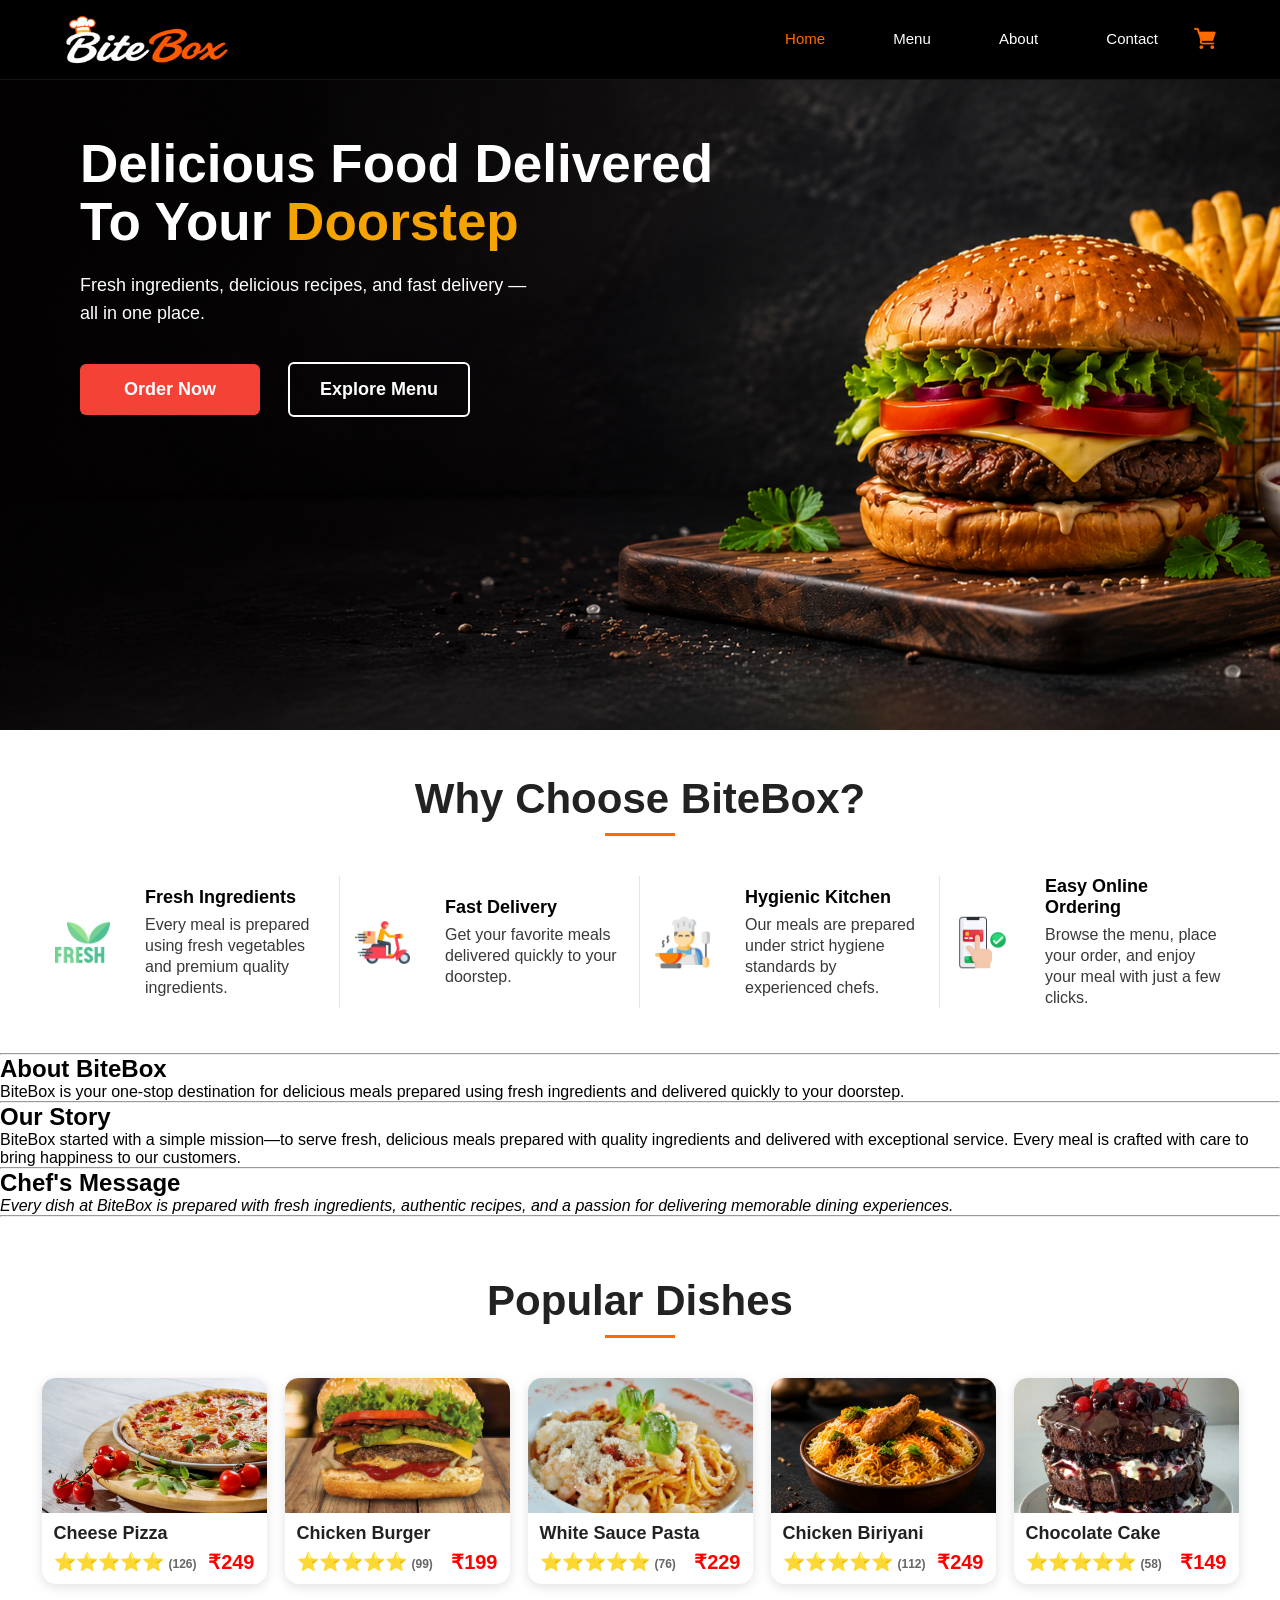
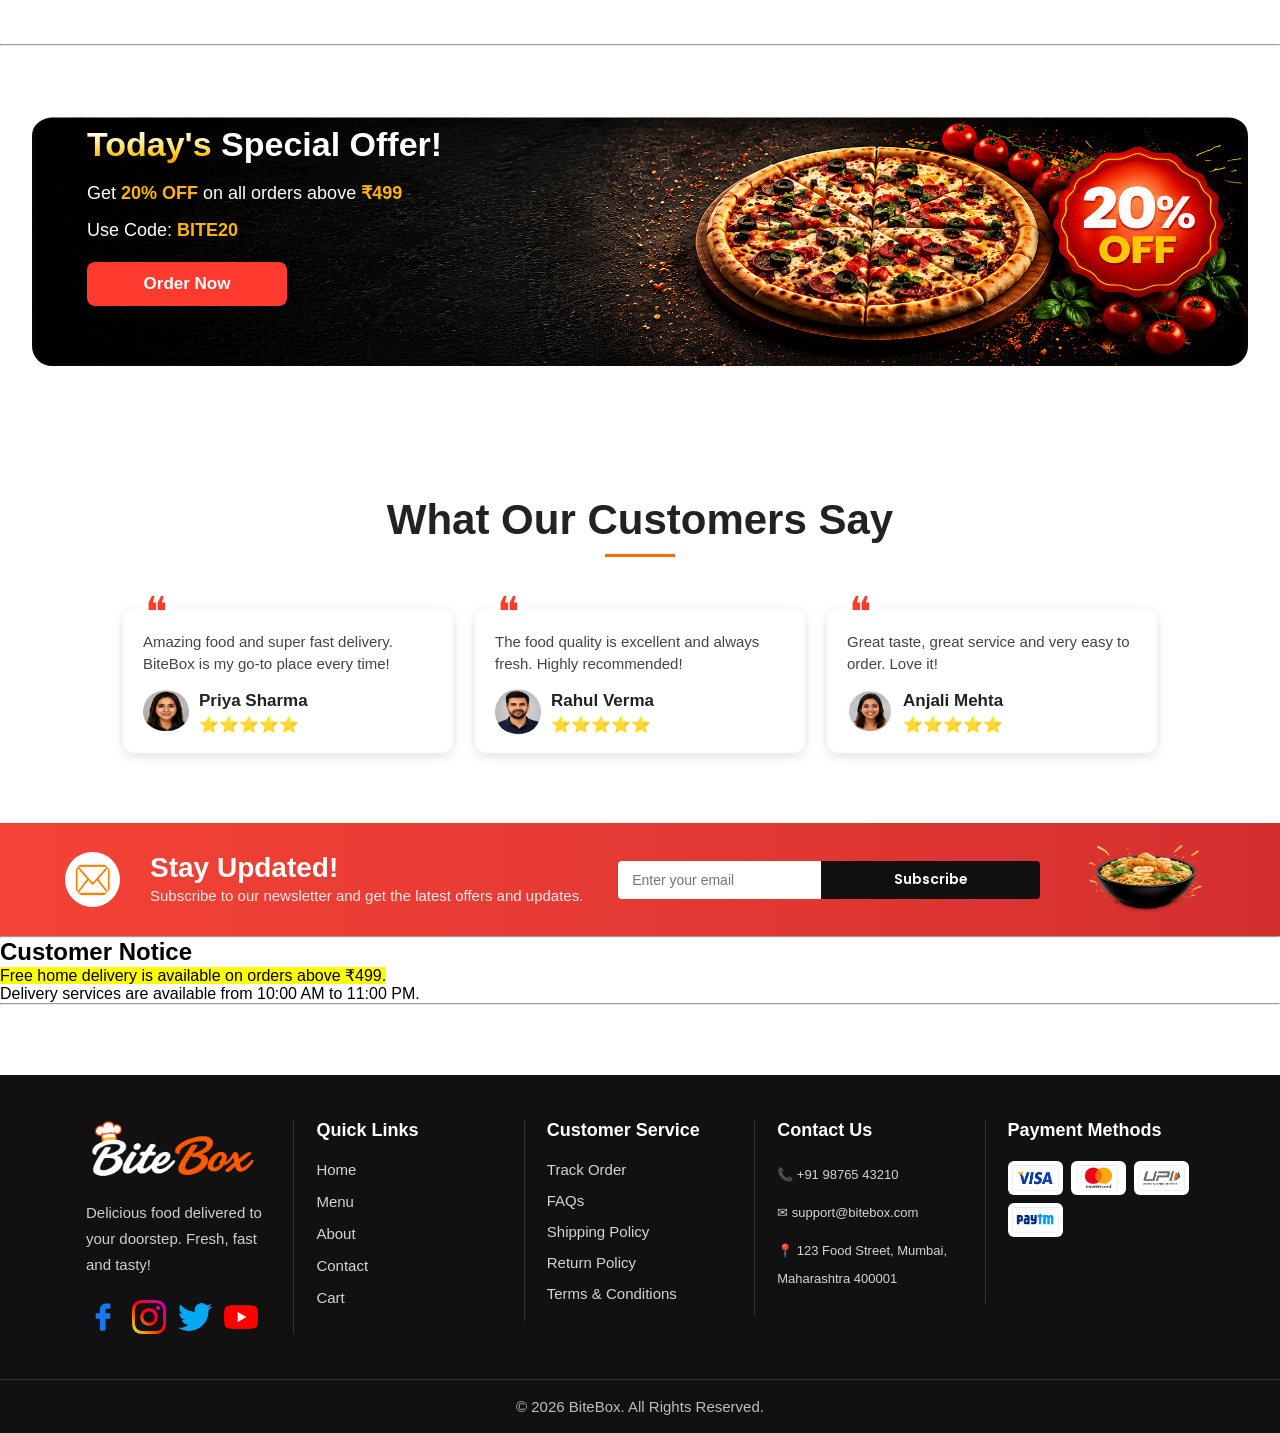
==== commit 0d6b0c98: "Making BiteBox Website Responsive" ====
--- a/index.html
+++ b/index.html
@@ -294,35 +294,40 @@
         </section>
     </main>
     <hr>
-    <!-- Footer  section -->
+ <!-- Footer Logo Section -->
+   <!-- Footer Logo Section -->
     <footer>
-        <!-- footer logo section -->
-        <section>
-            <img src="/assets/images/BiteBox-Logo-3.png" alt="BiteBox logo" class="logo">
-            <p>
-                Delicious food delivered to your doorstep.
+        <div class="footer-container">
+        <section>
+            <img src="/assets/images/BiteBox-Logo-3.png" alt="BiteBox Logo" width="180">
+            <p> Delicious food delivered to your doorstep.
                 Fresh, fast and tasty!
             </p>
+
+            <div class="footer-socials">
+
             <a href="#">
-                <img src="/assets/images/facebook.avif" alt="Facebook" height="35" width="35">
+                <img src="/assets/icons/facebook.png" alt="Facebook" width="35" height="35">
             </a>
 
             <a href="#">
-                <img src="/assets/images/instagram.avif" alt="instagram" height="35" width="35">
+                <img src="/assets/icons/instagram.png" alt="Instagram" width="35" height="35">
             </a>
 
             <a href="#">
-                <img src="/assets/images/twitter.jfif" alt="Twitter" height="35" width="35">
+                <img src="/assets/icons/twitter.png" alt="Twitter" width="35" height="35">
             </a>
 
             <a href="#">
-                <img src="/assets/images/youtube.jfif" alt="YouTube" height="35" width="35">
-            </a>
-        </section>
-
-        <hr>
-
-        <!-- Quick links -->
+                <img src="/assets/icons/youtube.png" alt="YouTube" width="35" height="35">
+            </a>
+            </div>
+        </section>
+
+        
+
+        <!-- Quick Links -->
+
         <section>
             <h3>Quick Links</h3>
             <ul>
@@ -334,9 +339,9 @@
             </ul>
         </section>
 
-        <hr>
-
-        <!-- customer service -->
+        
+
+        <!-- Customer Service -->
         <section>
             <h3>Customer Service</h3>
             <ul>
@@ -346,30 +351,38 @@
                 <li>Return Policy</li>
                 <li>Terms & Conditions</li>
             </ul>
-        </section>
-
-        <hr>
-
-        <!-- contact information -->
+
+        </section>
+
+        
+
+        <!-- Contact Information -->
+
         <section>
             <h3>Contact Us</h3>
             <p>📞 +91 98765 43210</p>
             <p>✉ support@bitebox.com</p>
-            <p>📍 123 Food Street, Mumbai, Maharashtra 400001 </p>
-        </section>
-
-        <hr>
-
-        <!-- payment methods -->
+            <p> 📍 123 Food Street, Mumbai, Maharashtra 400001 </p>
+        </section>
+
+    
+
+        <!-- Payment Methods -->
+
         <section>
             <h3>Payment Methods</h3>
-            <img src="/assets/images/visa.png" alt="Visa" width="60">
-            <img src="/assets/images/mastercard.jfif" alt="Mastercard" width="60">
-            <img src="/assets/images/upi.png" alt="UPI" width="60">
-            <img src="/assets/images/paytm.png" alt="Paytm" width="60">
-        </section>
-        <hr>
-        <p>© 2026 BiteBox. All Rights Reserved.</p>
+            <div class="payment-icons">
+            <img src="/assets/images/visa.png" alt="Visa" >
+            <img src="/assets/images/mastercard.jfif" alt="MasterCard" >
+            <img src="/assets/images/upi.png" alt="UPI" >
+            <img src="/assets/images/paytm.png" alt="Paytm">
+            </div>
+        </section>
+    </div>
+
+    
+        <p> © 2026 BiteBox. All Rights Reserved. </p>
+
     </footer>
 </body>
 
--- a/css/style.css
+++ b/css/style.css
@@ -1,4 +1,4 @@
-*{
+* {
     margin: 0;
     padding: 0;
     box-sizing: border-box;
@@ -6,29 +6,65 @@
 }
 
 /* website header */
-header {
-    background-color: #ffffff;
-    padding: 20px;
-    border-bottom: 2px solid #e5e5e5;
-}
-
-/* logo */
-.logo {
-    width: 170px;
-    height: auto;
-}
-
-nav a {
-    text-decoration: none;
-    color: #333333;
-    font-size: 18px;
-    font-weight: 600;
-    margin: 0 12px;
-}
-
-nav a:hover {
+header{
+    width:100%;
+    height:80px;
+    padding:0 60px;
+    background: black;
+    border-bottom:1px solid rgba(255,255,255,.08);
+    display:flex;
+    justify-content:space-between;
+    align-items:center;
+    position:sticky;
+    top:0;
+    z-index:1000;
+}
+
+
+.logo{
+    width:170px;
+    height:50px;
+}
+header nav{
+    display:flex;
+    align-items:center;
+    gap:28px;
+    
+}
+
+header nav a{
+    display:flex;
+    align-items:center;
+    justify-content:center;
+    height:80px;
+    padding:0 4px;
+    text-decoration:none;
+    color:#ffffff;
+    /* color: black; */
+    font-size:15px;
+    font-weight:500;
+    border-bottom:3px solid transparent;
+}
+
+.cart-icon img{
+    display:block;
+    width:22px;
+    height:22px;
+}
+
+
+.cart-icon:hover img{
+    transform:scale(1.1);
+}
+
+header nav a:hover{
+    color:#ff6b00;
+}
+
+/* Active Navigation Link */
+
+nav a.active {
     color: #ff6b00;
-    text-decoration: underline;
 }
 
 #home-hero {
@@ -110,37 +146,40 @@
 }
 
 #menu-hero h1 {
-    font-family: "Great Vibes" cursive;
+    font-family: "Great Vibes", cursive;
     font-size: 56px;
     line-height: 60px;
     font-weight: 400;
     color: white;
     text-align: center;
-    text-shadow: 2px 2px 8px rgba(0,0,0,0.5);
+    text-shadow: 2px 2px 8px rgba(0, 0, 0, 0.5);
     margin-bottom: 10px;
+
 }
 
 #menu-hero p {
-    color: white;
+     color: white;
     font-size: 20px;
     line-height: 34px;
     width: 700px;
     text-align: center;
     margin: 0 auto 35px;
-}
+
+}
+
 /* Browse Categories Section */
-#categories{
-    background-color:#ffffff;
-    padding:60px 30px;
-    text-align:center;
+#categories {
+    background-color: #ffffff;
+    padding: 60px 30px;
+    text-align: center;
 }
 
 /* Section Heading */
-#categories h2{
-    font-size:42px;
-    font-weight:700;
-    color:#222222;
-    margin-bottom:45px;
+#categories h2 {
+    font-size: 42px;
+    font-weight: 700;
+    color: #222222;
+    margin-bottom: 45px;
 }
 
 #categories h2 {
@@ -152,74 +191,74 @@
     display: inline-block;
 }
 
-#categories h2 span{
-    display:inline-block;
-    width:70px;
-    height:3px;
-    background:#ff3b30;
-    vertical-align:middle;
-    margin:10px 50px;
-    position:relative;
-}
-
-#categories h2 span::before{
-    content:"";
-    width:8px;
-    height:8px;
-    background:#ff3b30;
-    border-radius:50%;
-    position:absolute;
-    top:-2px;
-}
-
-#categories h2 span:first-child::before{
-    right:-12px;
-}
-
-#categories h2 span:last-child::before{
-    left:-12px;
+#categories h2 span {
+    display: inline-block;
+    width: 70px;
+    height: 3px;
+    background: #ff3b30;
+    vertical-align: middle;
+    margin: 10px 50px;
+    position: relative;
+}
+
+#categories h2 span::before {
+    content: "";
+    width: 8px;
+    height: 8px;
+    background: #ff3b30;
+    border-radius: 50%;
+    position: absolute;
+    top: -2px;
+}
+
+#categories h2 span:first-child::before {
+    right: -12px;
+}
+
+#categories h2 span:last-child::before {
+    left: -12px;
 }
 
 /* Categories Container */
-#categories div{
-    display:flex;
-    justify-content:center;
-    align-items:flex-start;
-    flex-wrap:wrap;
-    gap:55px;
+#categories div {
+    display: flex;
+    justify-content: center;
+    align-items: flex-start;
+    flex-wrap: wrap;
+    gap: 55px;
 }
 
 /* Category Item */
-#categories article{
-    text-align:center;
+#categories article {
+    text-align: center;
 }
 
 /* Category Icon */
 
-#categories article img{
-    width:100px;
-    height:90px;
-    padding:10px;
-    background:#ffffff;
-    border:2px solid #f2f2f2;
-    border-radius:50%;
-    object-fit:contain;
-    box-shadow:0 4px 12px rgba(0,0,0,0.12);
-    margin-bottom:15px;
+#categories article img {
+    width: 100px;
+    height: 90px;
+    padding: 10px;
+    background: #ffffff;
+    border: 2px solid #f2f2f2;
+    border-radius: 50%;
+    object-fit: contain;
+    box-shadow: 0 4px 12px rgba(0, 0, 0, 0.12);
+    margin-bottom: 15px;
 }
 
 /* Category Name */
 
-#categories article h3{
-    font-size:20px;
-    font-weight:600;
-    color:#333333;
+#categories article h3 {
+    font-size: 20px;
+    font-weight: 600;
+    color: #333333;
 }
 
 /* Hover Effect */
 
-#categories article img:hover{
-    box-shadow:0 8px 18px rgba(0,0,0,0.18);
+#categories article img:hover {
+    box-shadow: 0 8px 18px rgba(0, 0, 0, 0.18);
 }
 
 #contact-hero {
@@ -277,15 +316,15 @@
     text-align: center;
 }
 
-#about-hero .hero-content{
+#about-hero .hero-content {
 
     width: 400px;
     text-align: left;
 
 }
 
-	
-#about-hero h2{
+
+#about-hero h2 {
     color: #ffffff;
     font-family: "Montserrat", sans-serif;
     font-size: 72px;
@@ -294,24 +333,24 @@
     margin-bottom: 10px;
 }
 
-#about-hero h2 span{
+#about-hero h2 span {
     font-family: "Allura", cursive;
     color: #ff6b00;
     font-size: 62px;
     font-weight: 400;
 }
 
-	
-#about-hero p{
- 
+
+#about-hero p {
+
     color: #ffffff;
     font-size: 22px;
     font-weight: 400;
     margin-bottom: 18px;
 }
 
-	
-#about-hero hr{
+
+#about-hero hr {
     width: 45px;
     height: 3px;
     background-color: #ff6b00;
@@ -329,7 +368,7 @@
     text-align: center;
 }
 
-#cart-hero h1{
+#cart-hero h1 {
     color: #ffffff;
     font-family: "Lobster", cursive;
     font-size: 58px;
@@ -361,7 +400,7 @@
     vertical-align: middle;
 }
 
-#cart-hero p{
+#cart-hero p {
     color: #ffffff;
     font-size: 16px;
     line-height: 30px;
@@ -446,50 +485,50 @@
 }
 
 #popular-dishes h2 {
-    width:100%;
-    text-align:center;
-    font-size:42px;
-    font-weight:700;
-    color:#222222;
-    margin-bottom:22px;
-    position:relative;
+    width: 100%;
+    text-align: center;
+    font-size: 42px;
+    font-weight: 700;
+    color: #222222;
+    margin-bottom: 22px;
+    position: relative;
 }
 
 #popular-dishes h2::after {
-    content:"";
-    display:block;
-    width:70px;
-    height:3px;
-    background-color:#ff6b00;
-    margin:10px auto 0;
+    content: "";
+    display: block;
+    width: 70px;
+    height: 3px;
+    background-color: #ff6b00;
+    margin: 10px auto 0;
 }
 
 /* Dish Card */
 
 #popular-dishes article {
-     width:225px;
-    background-color:#ffffff;
-    border-radius:14px;
-    overflow:hidden;
-    box-shadow:0 3px 12px rgba(0,0,0,0.12);
+    width: 225px;
+    background-color: #ffffff;
+    border-radius: 14px;
+    overflow: hidden;
+    box-shadow: 0 3px 12px rgba(0, 0, 0, 0.12);
 }
 
 /* Dish Image */
 
 #popular-dishes article img {
-    width:100%;
-    height:135px;
-    object-fit:cover;
-    display:block;
+    width: 100%;
+    height: 135px;
+    object-fit: cover;
+    display: block;
 }
 
 /* Dish Name */
 
-#popular-dishes article h3{
-    font-size:18px;
-    font-weight:700;
-    color:#222222;
-    margin:10px 12px 6px;
+#popular-dishes article h3 {
+    font-size: 18px;
+    font-weight: 700;
+    color: #222222;
+    margin: 10px 12px 6px;
 }
 
 #popular-dishes p strong {
@@ -523,16 +562,16 @@
 
 /* price */
 #popular-dishes .price {
-    color:#f44336;
-    font-size:20px;
-    font-weight:700;
-    margin:0;
+    color: #f44336;
+    font-size: 20px;
+    font-weight: 700;
+    margin: 0;
 }
 
 /* hover effect */
 
 #popular-dishes article:hover {
-    box-shadow: 0 8px 22px rgba(0,0,0,0.18);
+    box-shadow: 0 8px 22px rgba(0, 0, 0, 0.18);
 }
 
 /* offer */
@@ -565,7 +604,7 @@
 }
 
 .offer-content h2 span {
-    background: linear-gradient(180deg,#ffffff 0%,#fff9d8 25%,#ffe47a 55%,#ffc107 80%,#ff9800 100%);
+    background: linear-gradient(180deg, #ffffff 0%, #fff9d8 25%, #ffe47a 55%, #ffc107 80%, #ff9800 100%);
     -webkit-background-clip: text;
     -webkit-text-fill-color: transparent;
     background-clip: text;
@@ -574,15 +613,16 @@
 /* offer descprition */
 
 .offer-content p {
-    font-size:18px;
-    color:#ffffff;
-    line-height:1.5;
-    margin-bottom:10px;
+    font-size: 18px;
+    color: #ffffff;
+    line-height: 1.5;
+    margin-bottom: 10px;
 }
 
 .offer-content strong {
-    color:#ffb400;
-}
+    color: #ffb400;
+}
+
 /* button */
 .offer-content a {
     display: inline-block;
@@ -612,699 +652,3211 @@
 }
 
 #reviews h2 {
-    width:100%;
-    text-align:center;
-    font-size:42px;
-    font-weight:700;
-    color:#222222;
-    margin-bottom:30px;
-    position:relative;
+    width: 100%;
+    text-align: center;
+    font-size: 42px;
+    font-weight: 700;
+    color: #222222;
+    margin-bottom: 30px;
+    position: relative;
 }
 
 #reviews h2::after {
-    content:"";
-    display:block;
-    width:70px;
-    height:3px;
-    background:#ff6b00;
-    margin:10px auto 0;
+    content: "";
+    display: block;
+    width: 70px;
+    height: 3px;
+    background: #ff6b00;
+    margin: 10px auto 0;
 }
 
 #reviews article {
-    width:330px;
-    background:#ffffff;
-    padding:22px 20px 18px;
-    border-radius:12px;
-    box-shadow:0 3px 12px rgba(0,0,0,0.12);
-    position:relative;
+    width: 330px;
+    background: #ffffff;
+    padding: 22px 20px 18px;
+    border-radius: 12px;
+    box-shadow: 0 3px 12px rgba(0, 0, 0, 0.12);
+    position: relative;
 }
 
 /* Quote Icon */
 
-#reviews article::before{
-    content:"❝";
-    position:absolute;
-    top:-17px;
-    left:18px;
-    font-size:42px;
-    color:#ff3b30;
-    background:#ffffff;
-    line-height:1;
-    padding:0 4px;
+#reviews article::before {
+    content: "❝";
+    position: absolute;
+    top: -17px;
+    left: 18px;
+    font-size: 42px;
+    color: #ff3b30;
+    background: #ffffff;
+    line-height: 1;
+    padding: 0 4px;
 }
 
 /* Review Text */
 
-#reviews article>p{
-    font-size:15px;
-    color:#444444;
-    line-height:22px;
-    margin:0 0 14px;
+#reviews article>p {
+    font-size: 15px;
+    color: #444444;
+    line-height: 22px;
+    margin: 0 0 14px;
 }
 
 /* Customer Section */
 
-#reviews .customer{
-    display:flex;
-    align-items:center;
+#reviews .customer {
+    display: flex;
+    align-items: center;
 }
 
 /* Customer Image */
 
-#reviews .customer img{
-    width:46px;
-    height:46px;
-    border-radius:50%;
-    object-fit:cover;
-    margin-right:10px;
+#reviews .customer img {
+    width: 46px;
+    height: 46px;
+    border-radius: 50%;
+    object-fit: cover;
+    margin-right: 10px;
 }
 
 /* Customer Name */
 
-#reviews .customer h3{
-    font-size:17px;
-    font-weight:700;
-    color:#222222;
-    margin:0 0 4px;
+#reviews .customer h3 {
+    font-size: 17px;
+    font-weight: 700;
+    color: #222222;
+    margin: 0 0 4px;
 }
 
 /* Rating */
 
-#reviews .customer span{
-    color:#f5b301;
-    font-size:16px;
+#reviews .customer span {
+    color: #f5b301;
+    font-size: 16px;
 }
 
 /* Hover Effect */
 
-#reviews article:hover{
-    box-shadow:0 8px 20px rgba(0,0,0,0.18);
+#reviews article:hover {
+    box-shadow: 0 8px 20px rgba(0, 0, 0, 0.18);
 }
 
 /* Newsletter Section */
 
-#newsletter{
-    width:100%;
-    margin:10px 0 0;
-    padding:10px 65px;
-    background:linear-gradient(to right,#f44336,#e53935,#d32f2f);
+#newsletter {
+    width: 100%;
+    margin: 10px 0 0;
+    padding: 10px 65px;
+    background: linear-gradient(to right, #f44336, #e53935, #d32f2f);
+    display: flex;
+    justify-content: space-between;
+    align-items: center;
+    box-sizing: border-box;
+}
+
+/* Left Content */
+
+.newsletter-content {
+    display: flex;
+    align-items: center;
+    gap: 30px;
+}
+
+/* Mail Icon */
+
+.newsletter-content img {
+    width: 55px;
+    height: 55px;
+    background: #ffffff;
+    border-radius: 50%;
+    padding: 8px;
+}
+
+/* Heading */
+.newsletter-content h2 {
+    font-size: 28px;
+    font-weight: 700;
+    color: #ffffff;
+    margin-bottom: 2px;
+    line-height: 1.1;
+}
+
+/* Description */
+.newsletter-content p {
+    font-size: 15px;
+    color: #ffeaea;
+    line-height: 20px;
+    margin: 0;
+}
+
+/* Newsletter Form */
+.newsletter-form {
+    display: flex;
+    align-items: center;
+}
+
+/* Email Input */
+.newsletter-form input {
+    width: 300px;
+    height: 38px;
+    border: none;
+    outline: none;
+    padding: 0 14px;
+    font-size: 14px;
+    border-radius: 4px 0 0 4px;
+}
+
+/* Subscribe Button */
+.newsletter-form button {
+    height: 38px;
+    padding: 0 24px;
+    border: none;
+    background: #111111;
+    color: #ffffff;
+    font-size: 14px;
+    font-weight: 600;
+    cursor: pointer;
+    border-radius: 0 4px 4px 0;
+}
+
+/* Newsletter Image */
+.newsletter-image img {
+    width: 140px;
+    height: auto;
+    display: block;
+}
+
+/* Hover Effect */
+
+.newsletter-form button:hover {
+    background: #000000;
+}
+
+/* Menu Items Section */
+
+#menu-items {
+    background: #ffffff;
+    padding: 60px 25px;
+    text-align: center;
+}
+
+/* Section Heading */
+
+#menu-items h2 {
+    font-size: 42px;
+    font-weight: 700;
+    color: #222222;
+    margin-bottom: 40px;
+}
+
+#menu-items h2 span {
+    display: inline-block;
+    width: 30px;
+    height: 3px;
+    background: #ff3b30;
+    margin: 0 15px;
+    position: relative;
+    vertical-align: middle;
+}
+
+#menu-items h2 span::before {
+    content: "";
+    width: 8px;
+    height: 8px;
+    background: #ff3b30;
+    border-radius: 50%;
+    position: absolute;
+    top: -2px;
+}
+
+#menu-items h2 span:first-child::before {
+    right: -12px;
+}
+
+#menu-items h2 span:last-child::before {
+    left: -12px;
+}
+
+/* Menu Items Container */
+
+#menu-items>div {
+    display: flex;
+    justify-content: center;
+    flex-wrap: wrap;
+    gap: 18px;
+}
+
+/* Menu Item Card */
+
+#menu-items article {
+    width: 235px;
+    background: #ffffff;
+    border: 1px solid #ececec;
+    border-radius: 10px;
+    overflow: hidden;
+    box-shadow: 0 3px 10px rgba(0, 0, 0, 0.10);
+    text-align: left;
+    position: relative;
+    margin: 10px;
+}
+
+/* Badge */
+
+.tag {
+    position: absolute;
+    top: 8px;
+    left: 8px;
+    background: #e53935;
+    color: #ffffff;
+    padding: 4px 10px;
+    font-size: 11px;
+    font-weight: 600;
+    border-radius: 20px;
+}
+
+.spicy {
+    background: #ff5722;
+}
+
+/* Food Image */
+
+#menu-items article>img {
+    width: 100%;
+    height: 130px;
+    object-fit: cover;
+    display: block;
+}
+
+/* Food Name */
+
+#menu-items article h3 {
+    font-size: 17px;
+    font-weight: 600;
+    color: #333333;
+    margin: 10px;
+}
+
+/* Rating */
+
+.rating {
+    margin: 0 10px 8px;
+    color: #f5b301;
+    font-size: 15px;
+}
+
+.rating small {
+    color: #666666;
+    font-size: 12px;
+}
+
+.price {
+    margin: 0 10px 12px;
+    font-size: 20px;
+    font-weight: 700;
+    color: #333333;
+}
+
+#menu-items article button {
+    width: calc(100% - 20px);
+    margin: 0 10px 12px;
+    padding: 9px 0;
+    background: #ffffff;
+    color: #ff4d4d;
+    border: 1px solid #ff4d4d;
+    border-radius: 6px;
+    cursor: pointer;
+    display: flex;
+    justify-content: center;
+    align-items: center;
+    gap: 8px;
+    font-size: 14px;
+    font-weight: 600;
+}
+
+#menu-items article button img {
+    width: 14px;
+    height: 14px;
+}
+
+#menu-items article:hover {
+    box-shadow: 0 8px 18px rgba(0, 0, 0, 0.18);
+}
+
+/* about section */
+#story {
+    background: #ffffff;
+    padding: 80px 70px;
+}
+
+/* Layout */
+
+#story>article {
+    display: flex;
+    justify-content: center;
+    align-items: center;
+    gap: 70px;
+}
+
+/* Restaurant Image */
+
+#story>article>img {
+    width: 500px;
+    border-radius: 16px;
+    box-shadow: 0 8px 20px rgba(0, 0, 0, .12);
+}
+
+/* Right Content */
+
+.story-content {
+    width: 520px;
+}
+
+/* Small Heading */
+
+.story-content small {
+    color: #ff6b35;
+    font-size: 30px;
+    font-weight: 800;
+    font-family: "Allura", cursive;
+}
+
+/* Main Heading */
+
+.story-content h2 {
+    font-size: 40px;
+    color: #222;
+    line-height: 58px;
+    margin: 8px 0 20px;
+}
+
+.story-content h2 span {
+    color: #ff6b35;
+    font-family: "Allura", cursive;
+    font-size: 56px;
+    font-weight: 400;
+}
+
+/* Paragraph */
+
+.story-content p {
+    color: #666;
+    font-size: 16px;
+    line-height: 30px;
+    margin-bottom: 18px;
+}
+
+/* Feature Section */
+
+.story-features {
+    display: flex;
+    justify-content: space-between;
+    margin-top: 35px;
+}
+
+/* Feature */
+
+.story-features article {
+    display: flex;
+    align-items: center;
+    gap: 12px;
+}
+
+/* Circular Icon */
+.feature-icon {
+    width: 58px;
+    height: 58px;
+    border-radius: 50%;
+    background: #fff2ea;
+    display: flex;
+    justify-content: center;
+    align-items: center;
+}
+
+.feature-icon img {
+    width: 26px;
+    height: 26px;
+}
+
+/* Feature Heading */
+
+.story-features h4 {
+    font-size: 15px;
+    color: #222;
+    margin-bottom: 2px;
+}
+
+/* Feature Text */
+
+.story-features article p {
+    margin: 0;
+    font-size: 14px;
+    color: #555;
+    line-height: 20px;
+}
+
+#mission-vision {
+    background: #ffffff;
+    padding: 0px 80px;
+}
+
+/* Section Heading */
+
+#mission-vision>h2 {
+    text-align: center;
+    font-size: 42px;
+    font-weight: 700;
+    color: #222222;
+    margin-bottom: 50px;
+    position: relative;
+}
+
+#mission-vision>h2::after {
+    content: "";
+    display: block;
+    width: 70px;
+    height: 3px;
+    background: #ff6b00;
+    margin: 12px auto 0;
+}
+
+/* Cards Container */
+
+#mission-vision>div {
+    display: flex;
+    justify-content: center;
+}
+
+/* Card */
+#mission-vision article {
+    flex: 1;
+    display: flex;
+    align-items: center;
+    gap: 22px;
+
+    background: #fff9f4;
+    padding: 35px;
+
+    border: 1px solid #ffe5d2;
+}
+
+#mission-vision article:first-child {
+    border-radius: 15px 0 0 15px;
+    border-right: none;
+}
+
+#mission-vision article:last-child {
+    border-radius: 0 15px 15px 0;
+}
+
+/* Icon */
+#mission-vision article img {
+    width: 65px;
+    height: 65px;
+    background: #fff1e6;
+    border-radius: 50%;
+    padding: 15px;
+    box-sizing: border-box;
+}
+
+/* Card Heading */
+
+#mission-vision article h3 {
+    font-size: 24px;
+    color: #222222;
+    margin-bottom: 10px;
+}
+
+/* Description */
+
+#mission-vision article p {
+    color: #555555;
+    font-size: 16px;
+    line-height: 28px;
+}
+
+#chefs {
+    background: #ffffff;
+    padding: 80px 70px;
+    text-align: center;
+}
+
+/* Small Heading */
+#chefs>small {
+    display: block;
+    font-family: "Allura", cursive;
+    font-size: 44px;
+    color: #ff6b00;
+    margin-bottom: 5px;
+    font-weight: 400;
+}
+
+/* Main Heading */
+
+#chefs>h2 {
+    font-size: 42px;
+    color: #222222;
+    font-weight: 700;
+    margin-bottom: 50px;
+}
+
+#chefs>h2 span {
+    color: #ff6b00;
+    font-family: "Allura", cursive;
+    font-size: 52px;
+    font-weight: 500;
+}
+
+/* Cards Container */
+
+#chefs>div {
+    display: flex;
+    justify-content: center;
+    gap: 30px;
+}
+
+/* Chef Card */
+
+#chefs article {
+    width: 340px;
+    background: #ffffff;
+    border-radius: 15px;
+    overflow: hidden;
+    box-shadow: 0 5px 18px rgba(0, 0, 0, .12);
+    padding-bottom: 25px;
+}
+
+/* Chef Image */
+
+#chefs article>img {
+    width: 100%;
+    height: 260px;
+    object-fit: cover;
+    display: block;
+}
+
+/* Chef Name */
+
+#chefs article h3 {
+    font-size: 24px;
+    color: #222222;
+    margin: 18px 0 6px;
+}
+
+/* Designation */
+#chefs article h4 {
+    font-size: 16px;
+    color: #ff6b00;
+    margin-bottom: 15px;
+}
+
+* Description */ #chefs article p {
+    color: #666666;
+    font-size: 15px;
+    line-height: 24px;
+    padding: 0 25px;
+    margin-bottom: 22px;
+}
+
+/* Social Icons */
+.chef-social {
+    display: flex;
+    justify-content: center;
+    gap: 18px;
+    margin-top: 20px;
+}
+
+/* Icons */
+.chef-social img {
+    width: 20px;
+    height: 20px;
+}
+
+#statistics {
+    background: #ffffff;
+    padding: 0px 70px;
+}
+
+#statistics>h2 {
+    text-align: center;
+    font-size: 42px;
+    font-weight: 700;
+    color: #222222;
+    margin-bottom: 50px;
+    position: relative;
+}
+
+#statistics>h2::after {
+    content: "";
+    display: block;
+    width: 70px;
+    height: 3px;
+    background: #ff6b00;
+    margin: 12px auto 0;
+}
+
+/* Statistics Container */
+
+#statistics>div {
+    display: flex;
+    justify-content: center;
+
+    background: #1d1b1a;
+
+    border-radius: 16px;
+
+    overflow: hidden;
+}
+
+/* Statistic Card */
+
+#statistics article {
+    flex: 1;
+    text-align: center;
+    padding: 35px 20px;
+    border-right: 1px solid rgba(255, 255, 255, .15);
+}
+
+#statistics article:last-child {
+    border-right: none;
+}
+
+/* Icon */
+
+#statistics article img {
+    width: 42px;
+    height: 42px;
+    margin-bottom: 15px;
+}
+
+/* Number */
+
+#statistics article h3 {
+    font-size: 38px;
+    color: #ffffff;
+    font-weight: 700;
+    margin-bottom: 8px;
+}
+
+
+
+/* Text */
+
+#statistics article p {
+    font-size: 16px;
+    color: #d0d0d0;
+    margin: 0;
+}
+
+
+#contact-info {
+    background: #ffffff;
+    padding: 80px 60px;
+}
+
+#contact-info .section-title {
+    text-align: center;
+    margin-bottom: 50px;
+}
+
+/* Small Heading */
+
+#contact-info .section-title h4 {
+    color: #ff6b00;
+    font-size: 24px;
+    font-family: "Allura", cursive;
+    font-weight: 400;
+    margin-bottom: 6px;
+    position: relative;
+    display: inline-block;
+}
+
+#contact-info .section-title h4::before,
+#contact-info .section-title h4::after {
+    content: "";
+    width: 55px;
+    height: 2px;
+    background: #ff6b00;
+    position: absolute;
+    top: 50%;
+}
+
+#contact-info .section-title h4::before {
+    right: 105%;
+}
+
+#contact-info .section-title h4::after {
+    left: 105%;
+}
+
+/* Main Heading */
+#contact-info .section-title h2 {
+    font-size: 44px;
+    font-weight: 700;
+    color: #222222;
+}
+
+/* Cards Container */
+.contact-container {
+    display: flex;
+    justify-content: center;
+    gap: 28px;
+}
+
+/* Contact Card */
+.contact-container article {
+    width: 280px;
+    background: #ffffff;
+    text-align: center;
+    padding: 35px 25px;
+    border-radius: 14px;
+    box-shadow: 0 5px 18px rgba(0, 0, 0, .10);
+    height: 300px;
+}
+
+/* Main Icons */
+
+.contact-container article>img:first-child {
+    width: 70px;
+    height: 70px;
+    background: #fff2e8;
+    padding: 18px;
+    box-sizing: border-box;
+    border-radius: 50%;
+    margin-bottom: 20px;
+}
+
+/* Card Heading */
+
+.contact-container article h3 {
+    font-size: 20px;
+    color: #222222;
+    margin-bottom: 15px;
+}
+
+/* Card Details */
+
+.contact-container article p {
+    font-size: 15px;
+    color: #555555;
+    line-height: 28px;
+    margin: 0;
+}
+
+/* Social Icons */
+
+.contact-container article a {
+    text-decoration: none;
+    margin: 0 5px;
+    display: inline-block;
+}
+
+.contact-container article a img {
+    width: 30px;
+    height: 30px;
+    margin-top: 8px;
+}
+
+/* Card Hover */
+
+.contact-container article:hover {
+    box-shadow: 0 10px 25px rgba(0, 0, 0, .15);
+}
+
+#contact-details {
+    width: 95%;
+    /* margin:60px auto; */
+    margin-top: 60px;
+    margin-left: 30px;
+    background: #fff8f4;
+    padding: 30px;
+    border-radius: 18px;
+    display: flex;
+    justify-content: space-between;
+    align-items: stretch;
+    gap: 35px;
+    box-sizing: border-box;
+}
+
+/*================ Left Column =================*/
+.left-column {
+    width: 40%;
+    display: flex;
+    flex-direction: column;
+}
+
+/* Business Hours Card */
+
+.business-card {
+    /* background:#ffffff; */
+    padding: 22px;
+    border-radius: 14px;
+    /* box-shadow:0 4px 12px rgba(0,0,0,.08); */
+}
+
+/* Heading */
+
+.business-card h2 {
+    font-size: 30px;
+    font-weight: 700;
+    color: #222222;
+    margin-bottom: 10px;
+}
+
+/* Orange Line */
+
+.business-card hr {
+    width: 55px;
+    height: 3px;
+    background: #ff6b00;
+    border: none;
+    margin-bottom: 20px;
+}
+
+/* Content */
+
+.business-content {
+    display: flex;
+    gap: 18px;
+    align-items: flex-start;
+}
+
+/* Clock Icon */
+
+.business-content img {
+    width: 48px;
+    height: 48px;
+    margin-top: 5px;
+}
+
+/* Table */
+
+.business-card table {
+    width: 100%;
+    border-collapse: collapse;
+}
+
+.business-card td {
+    padding: 10px 0;
+    font-size: 14px;
+    color: #555555;
+}
+
+.business-card td:last-child {
+    text-align: right;
+    font-weight: 600;
+    color: #222222;
+}
+
+/*================ Event Card =================*/
+.event-card {
+    margin-top: 15px;
+    background: #fff4ee;
+    border-radius: 14px;
+    padding: 18px;
+    display: flex;
+    align-items: center;
+    gap: 18px;
+    flex: 1;
+    border-style: solid;
+    border-color: white;
+}
+
+.event-card img {
+    width: 58px;
+    height: 58px;
+    background: white;
+    padding: 14px;
+    border-radius: 50%;
+    box-sizing: border-box;
+    flex-shrink: 0;
+}
+
+/* Event Heading */
+
+.event-card h3 {
+    font-size: 22px;
+    color: #222222;
+    margin-bottom: 8px;
+}
+
+/* Event Text */
+
+.event-card p {
+    font-size: 14px;
+    color: #666666;
+    line-height: 22px;
+    margin-bottom: 15px;
+}
+
+/* Button */
+
+.event-card a {
+    display: inline-block;
+    background: #ff6b00;
+    color: #ffffff;
+    text-decoration: none;
+    padding: 10px 24px;
+    border-radius: 30px;
+    font-size: 14px;
+    font-weight: 600;
+}
+
+/*================ Right Column =================*/
+
+.right-column {
+    width: 66%;
+    /* background:#ffffff; */
+    padding: 22px;
+    border-radius: 14px;
+    /* box-shadow:0 4px 12px rgba(0,0,0,.08); */
+}
+
+/* Heading */
+
+.right-column h2 {
+    font-size: 30px;
+    font-weight: 700;
+    color: #222222;
+    margin-bottom: 10px;
+}
+
+/* Orange Line */
+
+.right-column hr {
+    width: 55px;
+    height: 3px;
+    background: #ff6b00;
+    border: none;
+    margin-bottom: 20px;
+}
+
+/*================ Form =================*/
+
+.form-row {
+    display: flex;
+    gap: 20px;
+    margin-bottom: 15px;
+}
+
+.form-row input {
+    width: 50%;
+    height: 50px;
+    padding: 0 14px;
+    border: 1px solid #e5e5e5;
+    border-radius: 5px;
+    font-size: 14px;
+    font-family: Poppins, sans-serif;
+    box-sizing: border-box;
+    outline: none;
+}
+
+textarea {
+    width: 100%;
+    height: 120px;
+    padding: 14px;
+    border: 1px solid #e5e5e5;
+    border-radius: 5px;
+    resize: none;
+    margin-bottom: 15px;
+    font-size: 14px;
+    font-family: Poppins, sans-serif;
+    box-sizing: border-box;
+    outline: none;
+}
+
+/* Focus */
+
+.form-row input:focus,
+textarea:focus {
+    border-color: #ff6b00;
+}
+
+/* Button */
+
+button {
+    width: 100%;
+    height: 42px;
+    background: #ff6b00;
+    color: #ffffff;
+    border: none;
+    border-radius: 5px;
+    font-size: 14px;
+    font-weight: 600;
+    font-family: Poppins, sans-serif;
+    cursor: pointer;
+}
+
+/* Hover Effects */
+.event-card a:hover,
+button:hover {
+    background: #e65c00;
+}
+
+
+#google-map {
+    background: #ffffff;
+    padding: 100px 50px 70px;
+}
+
+#google-map .section-title {
+    text-align: center;
+    margin-bottom: 30px;
+}
+
+#google-map .section-title h4 {
+    color: #ff6b00;
+    font-size: 28px;
+    font-family: "Allura", cursive;
+    font-weight: 400;
+    display: inline-block;
+    position: relative;
+    margin-bottom: 8px;
+}
+
+#google-map .section-title h4::before,
+#google-map .section-title h4::after {
+    content: "";
+    width: 55px;
+    height: 2px;
+    background: #ff6b00;
+    position: absolute;
+    top: 50%;
+}
+
+
+#google-map .section-title h4::before {
+    right: 110%;
+}
+
+#google-map .section-title h4::after {
+    left: 110%;
+}
+
+#google-map .section-title h2 {
+    font-size: 40px;
+    color: #222222;
+    margin-bottom: 12px;
+}
+
+#google-map .section-title p {
+    font-size: 15px;
+    color: #666666;
+    line-height: 24px;
+    max-width: 650px;
+    margin: auto;
+}
+
+#google-map iframe {
+    width: 100%;
+    height: 380px;
+    display: block;
+    border: none;
+    border-radius: 16px;
+    overflow: hidden;
+    box-shadow: 0 8px 20px rgba(0, 0, 0, .12);
+}
+
+#cart-details {
+    width: 92%;
+    margin: 60px auto 30px;
+    display: flex;
+    justify-content: space-between;
+    align-items: flex-start;
+    gap: 30px;
+}
+
+#shopping-cart {
+    width: 65%;
+    background: #ffffff;
+    border: 1px solid #ececec;
+    border-radius: 14px;
+    overflow: hidden;
+}
+
+#shopping-cart table {
+    width: 100%;
+    border-collapse: collapse;
+}
+
+#shopping-cart thead {
+    background: #fff6ef;
+}
+
+#shopping-cart th {
+    padding: 20px 15px;
+    font-size: 18px;
+    font-weight: 600;
+    color: #222;
+    text-align: center;
+}
+
+#shopping-cart th:first-child {
+    width: 40%;
+    text-align: center;
+}
+
+#shopping-cart td:first-child {
+    width: 40%;
+    text-align: left;
+}
+
+#shopping-cart td {
+    padding: 16px;
+    border-top: 1px solid #ececec;
+    vertical-align: middle;
+    text-align: center;
+}
+
+.cart-item {
+    display: flex;
+    align-items: center;
+    gap: 16px;
+}
+
+cart-item img {
+    width: 90px;
+    height: 62px;
+    object-fit: cover;
+    border-radius: 8px;
+}
+
+.cart-item h3 {
+    font-size: 18px;
+    font-weight: 600;
+    color: #222;
+    margin-bottom: 5px;
+}
+
+
+
+.cart-item p {
+    font-size: 14px;
+    color: #666;
+    line-height: 21px;
+}
+
+
+#shopping-cart td:nth-child(2),
+#shopping-cart td:nth-child(4) {
+    font-size: 18px;
+    font-weight: 600;
+    color: #333;
+}
+
+.quantity-box {
+    width: 122px;
+    height: 40px;
+    margin: auto;
+
+    display: flex;
+    align-items: center;
+    justify-content: space-between;
+
+    border: 1px solid #dddddd;
+    border-radius: 8px;
+    overflow: hidden;
+    background: #ffffff;
+}
+
+.quantity-box button {
+    width: 38px;
+    height: 40px;
+
+    border: none;
+    background: #ffffff;
+
+    font-size: 22px;
+    font-weight: 600;
+    color: #444;
+
+    cursor: pointer;
+}
+
+.quantity-box button:first-child {
+    border-right: 1px solid #e5e5e5;
+}
+
+.quantity-box button:last-child {
+    border-left: 1px solid #e5e5e5;
+}
+
+.quantity-box span {
+    width: 46px;
+    text-align: center;
+    font-size: 18px;
+    font-weight: 600;
+}
+
+#shopping-cart td:last-child img {
+    width: 22px;
+    height: 22px;
+    cursor: pointer;
+}
+
+#shopping-cart tbody tr:hover {
+    background: #fffdfb;
+}
+
+#order-summary {
+    width: 35%;
+    background: #ffffff;
+    border: 1px solid #ececec;
+    border-radius: 14px;
+    padding: 24px;
+    box-shadow:0 5px 18px rgba(0,0,0,.08);
+    height: 385px;
+}
+
+#order-summary h2 {
+    font-size: 20px;
+    margin-bottom: 25px;
+    color: #222;
+}
+
+#order-summary p {
+    display: flex;
+    justify-content: space-between;
+    align-items: center;
+    margin-bottom: 16px;
+    font-size: 16px;
+    color: #444;
+}
+
+#order-summary hr {
+    margin: 22px 0;
+    border: none;
+    border-top: 1px dashed #ddd;
+}
+
+#order-summary h3 {
+    display: flex;
+    justify-content: space-between;
+    align-items: center;
+    font-size: 18px;
+    margin-bottom: 25px;
+}
+
+#order-summary h3 span:last-child {
+    color: #ff6600;
+    font-size: 20px;
+}
+
+#order-summary button {
+    width: 100%;
+    height: 54px;
+
+    display: flex;
+    justify-content: center;
+    align-items: center;
+
+    border: none;
+    border-radius: 8px;
+
+    background: #ff6b00;
+    color: #ffffff;
+
+    font-size: 18px;
+    font-weight: 600;
+    font-family: 'Poppins', sans-serif;
+
+    cursor: pointer;
+}
+
+#order-summary button:hover {
+    background: darkred;
+
+}
+
+#order-summary p:last-child {
+    justify-content: center;
+    gap: 8px;
+    margin-top: 16px;
+    font-size: 14px;
+    color: #777;
+}
+
+#cart-actions {
+    width: 92%;
+    margin: 25px auto 60px;
+    display: flex;
+    justify-content: flex-start;
+    align-items: center;
+    gap: 250px;
+}
+
+#cart-actions a,
+#cart-actions button {
+    width: 220px;
+    height: 56px;
+
+    display: flex;
+    justify-content: center;
+    align-items: center;
+    gap: 10px;
+
+    border-radius: 8px;
+    font-size: 18px;
+    font-weight: 500;
+}
+
+#cart-actions a img,
+#cart-actions button img {
+    width: 20px;
+    height: 20px;
+    object-fit: contain;
+    flex-shrink: 0;
+}
+
+#cart-actions a {
+    width: 260px;
+    height: 56px;
+    display: flex;
+    justify-content: center;
+    align-items: center;
+    gap: 10px;
+    padding: 0 20px;
+    background: #ffffff;
+    border: 1px solid #dddddd;
+    border-radius: 8px;
+    text-decoration: none;
+    color: #333333;
+    font-size: 18px;
+    font-weight: 500;
+    white-space: nowrap;
+}
+
+#cart-actions a:hover {
+    background: #fafafa;
+}
+
+#cart-actions button {
+    display: flex;
+    align-items: center;
+    justify-content: center;
+    gap: 10px;
+    padding: 14px 22px;
+    background: #fff5f5;
+    color: #ff4d4d;
+    border: 1px solid #ffd5d5;
+    border-radius: 8px;
+    font-size: 18px;
+    font-weight: 500;
+    cursor: pointer;
+    transition: .3s;
+}
+
+#cart-actions button:hover {
+    background: #ffeaea;
+}
+
+/*=========================================  Footer Section=========================================*/
+
+footer{
+    background:#111111;
+    color:#ffffff;
+    margin-top:70px;
+}
+
+/* Main Footer Layout */
+
+.footer-container{
+    width:90%;
+    margin:auto;
+    padding:45px 0;
     display:flex;
     justify-content:space-between;
-    align-items:center;
-    box-sizing:border-box;
-}
-
-/* Left Content */
-
-.newsletter-content{
-    display:flex;
-    align-items:center;
-    gap:30px;
-}
-
-/* Mail Icon */
-
-.newsletter-content img{
-    width:55px;
-    height:55px;
-    background:#ffffff;
-    border-radius:50%;
-    padding:8px;
-}
-
-/* Heading */
-.newsletter-content h2{
-    font-size:28px;
-    font-weight:700;
-    color:#ffffff;
-    margin-bottom:2px;
-    line-height:1.1;
-}
-
-/* Description */
-.newsletter-content p{
+    align-items:flex-start;
+}
+
+/* Footer Columns */
+
+.footer-container section{
+    width:20%;
+    padding:0 22px;
+    border-right:1px solid rgba(255,255,255,.15);
+}
+
+.footer-container section:last-child{
+    border-right:none;
+}
+
+
+
+.footer-container section:first-child > img{
+    width:170px;
+    height:auto;
+    margin-bottom:18px;
+}
+
+.footer-container section:first-child p{
+    color:#cfcfcf;
     font-size:15px;
-    color:#ffeaea;
-    line-height:20px;
-    margin:0;
-}
-
-/* Newsletter Form */
-.newsletter-form{
-    display:flex;
-    align-items:center;
-}
-
-/* Email Input */
-.newsletter-form input{
-    width:300px;
-    height:38px;
-    border:none;
-    outline:none;
-    padding:0 14px;
-    font-size:14px;
-    border-radius:4px 0 0 4px;
-}
-
-/* Subscribe Button */
-.newsletter-form button{
-    height:38px;
-    padding:0 24px;
-    border:none;
-    background:#111111;
-    color:#ffffff;
-    font-size:14px;
-    font-weight:600;
-    cursor:pointer;
-    border-radius:0 4px 4px 0;
-}
-
-/* Newsletter Image */
-.newsletter-image img{
-    width:140px;
-    height:auto;
-    display:block;
-}
-
-/* Hover Effect */
-
-.newsletter-form button:hover{
-    background:#000000;
-}
-/* Menu Items Section */
-
-#menu-items{
-    background:#ffffff;
-    padding:60px 25px;
-    text-align:center;
-}
-
-/* Section Heading */
-
-#menu-items h2{
-    font-size:42px;
-    font-weight:700;
-    color:#222222;
-    margin-bottom:40px;
-}
-
-#menu-items h2 span{
-    display:inline-block;
-    width:30px;
-    height:3px;
-    background:#ff3b30;
-    margin:0 15px;
-    position:relative;
-    vertical-align:middle;
-}
-
-#menu-items h2 span::before{
-    content:"";
-    width:8px;
-    height:8px;
-    background:#ff3b30;
-    border-radius:50%;
-    position:absolute;
-    top:-2px;
-}
-
-#menu-items h2 span:first-child::before{
-    right:-12px;
-}
-
-#menu-items h2 span:last-child::before{
-    left:-12px;
-}
-
-/* Menu Items Container */
-
-#menu-items > div{
-    display:flex;
-    justify-content:center;
-    flex-wrap:wrap;
-    gap:18px;
-}
-
-/* Menu Item Card */
-
-#menu-items article{
-    width:235px;
-    background:#ffffff;
-    border:1px solid #ececec;
-    border-radius:10px;
-    overflow:hidden;
-    box-shadow:0 3px 10px rgba(0,0,0,0.10);
-    text-align:left;
-    position:relative;
-    margin: 10px;
-}
-
-/* Badge */
-
-.tag{
-    position:absolute;
-    top:8px;
-    left:8px;
-    background:#e53935;
-    color:#ffffff;
-    padding:4px 10px;
-    font-size:11px;
-    font-weight:600;
-    border-radius:20px;
-}
-
-.spicy{
-    background:#ff5722;
-}
-
-/* Food Image */
-
-#menu-items article>img{
-    width:100%;
-    height:130px;
-    object-fit:cover;
-    display:block;
-}
-
-/* Food Name */
-
-#menu-items article h3{
-    font-size:17px;
-    font-weight:600;
-    color:#333333;
-    margin:10px;
-}
-
-/* Rating */
-
-.rating{
-    margin:0 10px 8px;
-    color:#f5b301;
-    font-size:15px;
-}
-
-.rating small{
-    color:#666666;
-    font-size:12px;
-}
-
-.price{
-    margin:0 10px 12px;
-    font-size:20px;
-    font-weight:700;
-    color:#333333;
-}
-
-#menu-items article button{
-    width:calc(100% - 20px);
-    margin:0 10px 12px;
-    padding:9px 0;
-    background:#ffffff;
-    color:#ff4d4d;
-    border:1px solid #ff4d4d;
-    border-radius:6px;
-    cursor:pointer;
-    display:flex;
-    justify-content:center;
-    align-items:center;
-    gap:8px;
-    font-size:14px;
-    font-weight:600;
-}
-
-#menu-items article button img{
-    width:14px;
-    height:14px;
-}
-
-#menu-items article:hover{
-    box-shadow:0 8px 18px rgba(0,0,0,0.18);
-}
-/* about section */
-#story{
-    background:#ffffff;
-    padding:80px 70px;
-}
-
-/* Layout */
-
-#story>article{
-    display:flex;
-    justify-content:center;
-    align-items:center;
-    gap:70px;
-}
-
-/* Restaurant Image */
-
-#story>article>img{
-    width:500px;
-    border-radius:16px;
-    box-shadow:0 8px 20px rgba(0,0,0,.12);
-}
-
-/* Right Content */
-
-.story-content{
-    width:520px;
-}
-
-/* Small Heading */
-
-.story-content small{
-    color:#ff6b35;
-    font-size:30px;
-    font-weight:800;
-    font-family:"Allura",cursive;
-}
-
-/* Main Heading */
-
-.story-content h2{
-    font-size:40px;
-    color:#222;
-    line-height:58px;
-    margin:8px 0 20px;
-}
-
-.story-content h2 span{
-    color:#ff6b35;
-    font-family:"Allura",cursive;
-    font-size:56px;
-    font-weight:400;
-}
-
-/* Paragraph */
-
-.story-content p{
-    color:#666;
-    font-size:16px;
-    line-height:30px;
-    margin-bottom:18px;
-}
-
-/* Feature Section */
-
-.story-features{
-    display:flex;
-    justify-content:space-between;
-    margin-top:35px;
-}
-
-/* Feature */
-
-.story-features article{
+    line-height:26px;
+    margin-bottom:22px;
+}
+
+
+
+.footer-socials{
     display:flex;
     align-items:center;
     gap:12px;
 }
 
-/* Circular Icon */
-.feature-icon{
-    width:58px;
-    height:58px;
-   border-radius:50%;
-    background:#fff2ea;
+.footer-socials a{
     display:flex;
-    justify-content:center;
-    align-items:center;
-}
-
-.feature-icon img{
-    width:26px;
-    height:26px;
-}
-
-/* Feature Heading */
-
-.story-features h4{
+}
+
+.footer-socials img{
+    width:34px;
+    height:34px;
+    transition:.3s;
+}
+
+
+
+
+.footer-container h3{
+    font-size:18px;
+    font-weight:600;
+    color:#ffffff;
+    margin-bottom:20px;
+}
+
+
+.footer-container ul{
+    list-style:none;
+}
+
+.footer-container ul li{
+    margin-bottom:14px;
+}
+
+.footer-container ul li a{
+    color:#d4d4d4;
+    text-decoration:none;
     font-size:15px;
-    color:#222;
-    margin-bottom:2px;
-}
-
-/* Feature Text */
-
-.story-features article p{
-    margin:0;
-    font-size:14px;
-    color:#555;
-    line-height:20px;
-}
-
-#mission-vision{
+    transition:.3s;
+}
+
+.footer-container ul li a:hover{
+    color:#ff6b00;
+}
+
+/* Customer Service */
+
+.footer-container section:nth-child(3) li{
+    color:#d4d4d4;
+    font-size:15px;
+    cursor:pointer;
+    transition:.3s;
+}
+
+.footer-container section:nth-child(3) li:hover{
+    color:#ff6b00;
+}
+
+
+
+.footer-container section:nth-child(4) p{
+    color:#d4d4d4;
+    font-size:13px;
+    line-height:28px;
+    margin-bottom:10px;
+}
+
+
+
+.payment-icons{
+    display:flex;
+    gap:8px;
+    flex-wrap:wrap;
+}
+
+.payment-icons img{
+    width:55px;
+    height:auto;
     background:#ffffff;
-    padding:0px 80px;
-}
-
-/* Section Heading */
-
-#mission-vision>h2{
+    padding:4px;
+    border-radius:6px;
+}
+
+
+footer > p{
+    border-top:1px solid rgba(255,255,255,.15);
     text-align:center;
-    font-size:42px;
-    font-weight:700;
-    color:#222222;
-    margin-bottom:50px;
-    position:relative;
-}
-
-#mission-vision>h2::after{
-    content:"";
-    display:block;
-    width:70px;
-    height:3px;
-    background:#ff6b00;
-    margin:12px auto 0;
-}
-
-/* Cards Container */
-
-#mission-vision>div{
-    display:flex;
-    justify-content:center;
-}
-
-/* Card */
-#mission-vision article{
-    flex:1;
-    display:flex;
-    align-items:center;
-    gap:22px;
-
-    background:#fff9f4;
-    padding:35px;
-
-    border:1px solid #ffe5d2;
-}
-
-#mission-vision article:first-child{
-    border-radius:15px 0 0 15px;
-    border-right:none;
-}
-
-#mission-vision article:last-child{
-    border-radius:0 15px 15px 0;
-}
-
-/* Icon */
-#mission-vision article img{
-    width:65px;
-    height:65px;
-    background:#fff1e6;
-    border-radius:50%;
-    padding:15px;
-    box-sizing:border-box;
-}
-
-/* Card Heading */
-
-#mission-vision article h3{
-    font-size:24px;
-    color:#222222;
-    margin-bottom:10px;
-}
-
-/* Description */
-
-#mission-vision article p{
-    color:#555555;
-    font-size:16px;
-    line-height:28px;
-}
-
-#chefs{
-    background:#ffffff;
-    padding:80px 70px;
-    text-align:center;
-}
-
-/* Small Heading */
-#chefs>small{
-    display:block;
-    font-family:"Allura",cursive;
-    font-size:44px;
-    color:#ff6b00;
-    margin-bottom:5px;
-    font-weight: 400;
-}
-
-/* Main Heading */
-
-#chefs>h2{
-    font-size:42px;
-    color:#222222;
-    font-weight:700;
-    margin-bottom:50px;
-}
-
-#chefs>h2 span{
-    color:#ff6b00;
-    font-family:"Allura",cursive;
-    font-size:52px;
-    font-weight:500;
-}
-
-/* Cards Container */
-
-#chefs>div{
-    display:flex;
-    justify-content:center;
-    gap:30px;
-}
-
-/* Chef Card */
-
-#chefs article{
-    width:340px;
-    background:#ffffff;
-    border-radius:15px;
-    overflow:hidden;
-    box-shadow:0 5px 18px rgba(0,0,0,.12);
-    padding-bottom:25px;
-}
-
-/* Chef Image */
-
-#chefs article>img{
-    width:100%;
-    height:260px;
-    object-fit:cover;
-    display:block;
-}
-
-/* Chef Name */
-
-#chefs article h3{
-    font-size:24px;
-    color:#222222;
-    margin:18px 0 6px;
-}
-
-/* Designation */
-#chefs article h4{
-    font-size:16px;
-    color:#ff6b00;
-    margin-bottom:15px;
-}
-
-* Description */
-#chefs article p{
-    color:#666666;
+    color:#bdbdbd;
+    padding:18px 0;
     font-size:15px;
-    line-height:24px;
-    padding:0 25px;
-    margin-bottom:22px;
-}
-
-/* Social Icons */
-.chef-social{
-    display:flex;
-    justify-content:center;
-    gap:18px;
-    margin-top: 20px;
-}
-
-/* Icons */
-.chef-social img{
-    width:20px;
-    height:20px;
-}
-
-#statistics{
-    background:#ffffff;
-    padding:0px 70px;
-}
-
-#statistics>h2{
-    text-align:center;
-    font-size:42px;
-    font-weight:700;
-    color:#222222;
-    margin-bottom:50px;
-    position:relative;
-}
-#statistics>h2::after{
-    content:"";
-    display:block;
-    width:70px;
-    height:3px;
-    background:#ff6b00;
-    margin:12px auto 0;
-}
-
-/* Statistics Container */
-
-#statistics>div{
-    display:flex;
-    justify-content:center;
-
-    background:#1d1b1a;
-
-    border-radius:16px;
-
-    overflow:hidden;
-}
-
-/* Statistic Card */
-
-#statistics article{
-    flex:1;
-    text-align:center;
-    padding:35px 20px;
-    border-right:1px solid rgba(255,255,255,.15);
-}
-
-#statistics article:last-child{
-    border-right:none;
-}
-/* Icon */
-
-#statistics article img{
-    width:42px;
-    height:42px;
-    margin-bottom:15px;
-}
-
-/* Number */
-
-#statistics article h3{
-    font-size:38px;
-    color:#ffffff;
-    font-weight:700;
-    margin-bottom:8px;
-}
-
-
-
-/* Text */
-
-#statistics article p{
-    font-size:16px;
-    color:#d0d0d0;
-    margin:0;
-}
-
-
-
-
- +}
+
+
+/* ===================================== Mobile Responsive =====================================*/
+/*=================== Responsive Header =====================*/
+
+@media (max-width:767px) {
+
+    header {
+
+        height: auto;
+
+        padding: 20px;
+
+        flex-direction: column;
+
+        justify-content: center;
+
+        align-items: center;
+
+        gap: 18px;
+    }
+
+    .logo {
+        width: 140px;
+    }
+
+    header nav {
+
+        display: flex;
+
+        justify-content: center;
+
+        align-items: center;
+
+        flex-wrap: wrap;
+
+        gap: 12px;
+    }
+
+    header nav a {
+
+        height: auto;
+
+        padding: 5px 0;
+
+        font-size: 14px;
+    }
+
+    header nav a img {
+
+        width: 18px;
+
+        height: 18px;
+    }
+
+    /*=================== Responsive Home page =====================*/
+
+
+    #home-hero {
+
+        position: relative;
+        overflow: hidden;
+
+        height: auto;
+        padding: 90px 25px 70px;
+
+        display: flex;
+        flex-direction: column;
+        justify-content: center;
+        align-items: center;
+        text-align: center;
+
+        background: none;
+    }
+
+    /* Blurred Background Image */
+    #home-hero::before {
+
+        content: "";
+
+        position: absolute;
+        inset: 0;
+
+        background: url("../assets/images/home-hero.png") center center/cover no-repeat;
+
+        filter: blur(6px);
+
+        transform: scale(1.08);
+
+        z-index: -2;
+    }
+
+    /* Dark Overlay */
+    #home-hero::after {
+
+        content: "";
+
+        position: absolute;
+        inset: 0;
+
+        background: rgba(0, 0, 0, 0.55);
+
+        z-index: -1;
+    }
+
+    #home-hero h1 {
+
+        width: 100%;
+        font-size: 34px;
+        line-height: 42px;
+        margin-bottom: 20px;
+    }
+
+    #home-hero p {
+
+        width: 100%;
+        font-size: 16px;
+        line-height: 26px;
+        margin-bottom: 30px;
+    }
+
+    .hero-buttons {
+
+        flex-direction: column;
+        gap: 15px;
+        width: 100%;
+        align-items: center;
+    }
+
+    .hero-buttons a {
+
+        width: 100%;
+        max-width: 320px;
+    }
+
+    /*==========================================
+        Features Section - Mobile
+===========================================*/
+
+    #features {
+
+        padding: 55px 25px;
+
+        display: flex;
+
+        flex-direction: column;
+
+        gap: 35px;
+
+    }
+
+    #features h2 {
+
+        font-size: 40px;
+
+        margin-bottom: 15px;
+
+    }
+
+    #features article {
+
+        width: 100%;
+
+        padding: 0;
+
+        border: none;
+
+        display: flex;
+
+        align-items: flex-start;
+
+    }
+
+    #features article img {
+
+        width: 55px;
+
+        height: 55px;
+
+        margin-right: 18px;
+
+    }
+
+    #features article h3 {
+
+        font-size: 22px;
+
+        margin-bottom: 8px;
+
+    }
+
+    #features article p {
+
+        font-size: 16px;
+
+        line-height: 26px;
+
+    }
+
+
+    /*==========================================
+      Popular Dishes - Mobile
+===========================================*/
+
+    #popular-dishes {
+
+        padding: 50px 25px;
+
+        gap: 30px;
+
+    }
+
+    #popular-dishes h2 {
+
+        font-size: 34px;
+
+        margin-bottom: 25px;
+
+    }
+
+    #popular-dishes article {
+
+        width: 100%;
+
+        max-width: 340px;
+
+    }
+
+    #popular-dishes article img {
+
+        height: 190px;
+
+    }
+
+    #popular-dishes article h3 {
+
+        font-size: 20px;
+
+    }
+
+    #popular-dishes .price {
+
+        font-size: 22px;
+
+    }
+
+
+
+    /* Offer Section */
+
+
+    /*==========================================
+      Today's Offer - Mobile
+===========================================*/
+
+    #offer {
+        width: 92%;
+        min-height: 380px;
+        padding: 45px 25px;
+        display: flex;
+        justify-content: center;
+        align-items: center;
+        text-align: center;
+        border-radius: 18px;
+        background: linear-gradient(135deg,
+                #000000 0%,
+                #111111 35%,
+                #1a1a1a 70%,
+                #242424 100%);
+
+    }
+
+    .offer-content {
+        width: 100%;
+    }
+
+    .offer-content h2 {
+        font-size: 34px;
+        line-height: 42px;
+        margin-bottom: 20px;
+    }
+
+    .offer-content p {
+        font-size: 20px;
+        line-height: 32px;
+        margin-bottom: 16px;
+    }
+
+    .offer-content a {
+        width: 240px;
+        height: 55px;
+        display: flex;
+        justify-content: center;
+        align-items: center;
+        margin: 28px auto 0;
+        font-size: 18px;
+    }
+
+    /*==========================================
+        Newsletter - Mobile
+===========================================*/
+
+    #newsletter {
+
+        flex-direction: column;
+
+        align-items: center;
+
+        justify-content: center;
+
+        text-align: center;
+
+        padding: 30px 25px;
+
+        min-height: 240px;
+
+        gap: 20px;
+
+    }
+
+    .newsletter-content {
+
+        flex-direction: column;
+
+        align-items: center;
+
+        gap: 12px;
+
+    }
+
+    .newsletter-content img {
+
+        width: 55px;
+
+        height: 55px;
+
+    }
+
+    .newsletter-content h2 {
+
+        font-size: 30px;
+
+    }
+
+    .newsletter-content p {
+
+        font-size: 16px;
+
+        line-height: 26px;
+
+    }
+
+    .newsletter-form {
+
+        width: 100%;
+
+        display: flex;
+
+        flex-direction: column;
+
+        align-items: center;
+
+        gap: 15px;
+
+    }
+
+    .newsletter-form input {
+
+        width: 100%;
+
+        max-width: 320px;
+
+    }
+
+    .newsletter-form button {
+
+        width: 100%;
+
+        max-width: 320px;
+
+    }
+
+    .newsletter-image {
+
+        display: none;
+
+    }
+
+    /*==========================================
+        Menu Hero - Mobile
+===========================================*/
+
+    #menu-hero {
+
+        height: 320px;
+
+        padding: 40px 25px;
+
+        background-size: cover;
+
+        background-position: center;
+
+        display: flex;
+
+        flex-direction: column;
+
+        justify-content: center;
+
+        align-items: center;
+
+        text-align: center;
+
+    }
+
+    #menu-hero h1 {
+
+        font-size: 38px;
+
+        line-height: 48px;
+
+        margin-bottom: 18px;
+
+    }
+
+    #menu-hero p {
+
+        width: 100%;
+
+        font-size: 18px;
+
+        line-height: 30px;
+
+    }
+
+    #menu-hero p br {
+
+        display: none;
+
+    }
+
+
+    /*==========================================
+        browse categories
+===========================================*/
+
+    #browse-category {
+        padding: 60px 20px;
+    }
+
+    #browse-category div {
+        display: flex;
+        flex-wrap: wrap;
+        justify-content: center;
+        gap: 20px;
+    }
+
+    #browse-category article {
+        width: 140px;
+        text-align: center;
+    }
+
+    #browse-category article img {
+        width: 80px;
+        height: 80px;
+    }
+
+    #browse-category article h3 {
+        font-size: 18px;
+        margin-top: 10px;
+    }
+
+    #categories h2 span {
+        display: none;
+    }
+
+    /*==========================================
+        About Hero
+===========================================*/
+
+
+    #about-hero {
+        position: relative;
+        display: flex;
+        justify-content: center;
+        align-items: center;
+        height: 320px;
+        padding: 30px 20px;
+        overflow: hidden;
+        background-image: url("../assets/images/about-hero.png");
+        background-size: cover;
+        background-position: center right;
+
+    }
+
+    #about-hero::before {
+        content: "";
+        position: absolute;
+        inset: -10px;
+        background: inherit;
+        background-size: cover;
+        background-position: center right;
+        filter: blur(4px);
+        transform: scale(1.08);
+        z-index: 0;
+
+    }
+
+    #about-hero::after {
+        content: "";
+        position: absolute;
+        inset: 0;
+        background: rgba(0, 0, 0, .58);
+        z-index: 1;
+    }
+
+
+
+    #about-hero .hero-content {
+        position: relative;
+        z-index: 2;
+        width: 100%;
+        text-align: center;
+
+    }
+
+    #about-hero h2 {
+        font-size: 56px;
+        line-height: 48px;
+        margin-bottom: 15px;
+    }
+
+    #about-hero h2 span {
+        font-size: 48px;
+    }
+
+    #about-hero p {
+        font-size: 18px;
+        margin-bottom: 18px;
+    }
+
+    #about-hero hr {
+        margin: 0 auto;
+        width: 50px;
+    }
+
+
+
+    /*==========================================
+        our story section
+===========================================*/
+    #story {
+        padding: 60px 20px;
+    }
+
+    #story>article {
+        display: block;
+        text-align: center;
+    }
+
+    #story>article>img {
+        display: none;
+    }
+
+    .story-content {
+        width: 100%;
+    }
+
+    .story-content small {
+        font-size: 35px;
+    }
+
+    .story-content h2 {
+        font-size: 34px;
+        line-height: 44px;
+        margin-bottom: 20px;
+    }
+
+    .story-content h2 span {
+        display: inline-block;
+    }
+
+    .story-content p {
+        font-size: 16px;
+        line-height: 28px;
+        margin-bottom: 18px;
+    }
+
+    .story-features {
+        display: flex;
+        flex-direction: column;
+        gap: 20px;
+        margin-top: 30px;
+    }
+
+    .story-features article {
+        justify-content: center;
+        text-align: left;
+    }
+
+
+
+    /*==========================================
+        Vision and mission section
+===========================================*/
+
+    #mission-vision {
+        padding: 60px 20px;
+    }
+
+    #mission-vision>div {
+        display: flex;
+        flex-direction: column;
+        gap: 20px;
+    }
+
+    #mission-vision article {
+        display: flex;
+        flex-direction: column;
+        align-items: center;
+        text-align: center;
+        padding: 35px 25px;
+        border-radius: 20px;
+        margin: 0;
+    }
+
+    #mission-vision article:first-child,
+    #mission-vision article:last-child {
+        border-radius: 20px;
+        border-right: 1px solid #ffd7c0;
+    }
+
+    #mission-vision article img {
+        width: 55px;
+        height: 55px;
+        margin-bottom: 18px;
+    }
+
+    #mission-vision article>div {
+        width: 100%;
+    }
+
+    #mission-vision h3 {
+        font-size: 30px;
+        margin-bottom: 15px;
+    }
+
+    #mission-vision p {
+        font-size: 16px;
+        line-height: 28px;
+        max-width: 100%;
+        margin: 0 auto;
+    }
+
+
+
+    /*==========================================
+        Meet our chefs section
+===========================================*/
+
+    #chefs {
+        padding: 55px 20px;
+        text-align: center;
+    }
+
+    #chefs>small {
+        font-size: 38px;
+    }
+
+    #chefs>h2 {
+        font-size: 30px;
+        line-height: 40px;
+        margin-bottom: 30px;
+    }
+
+    #chefs>h2 span {
+        /* display:block; */
+        font-size: 38px;
+    }
+
+    #chefs>div {
+        display: flex;
+        flex-direction: column;
+        align-items: center;
+        gap: 25px;
+    }
+
+    #chefs article {
+        width: 50%;
+        max-width: 340px;
+        padding-bottom: 20px;
+    }
+
+    #chefs article>img {
+        width: 100%;
+        height: 150px;
+        object-fit: cover;
+    }
+
+    #chefs article h3 {
+        font-size: 22px;
+        line-height: 30px;
+        margin: 15px 0 5px;
+    }
+
+    #chefs article h4 {
+        font-size: 16px;
+        margin-bottom: 12px;
+    }
+
+    #chefs article p {
+        font-size: 15px;
+        line-height: 23px;
+        padding: 0 15px;
+        margin-bottom: 18px;
+    }
+
+    .chef-social {
+        display: flex;
+        justify-content: center;
+        gap: 15px;
+    }
+
+
+
+    /*==========================================
+        restaurant stats section
+===========================================*/
+
+    #statistics>div {
+        display: grid;
+        grid-template-columns: 1fr 1fr;
+    }
+
+    #statistics article {
+        display: flex;
+        flex-direction: column;
+        align-items: center;
+        justify-content: center;
+        text-align: center;
+        padding: 25px 10px;
+    }
+
+    #statistics article:nth-child(2) {
+        border-left: 1px solid #3a3a3a;
+    }
+
+    #statistics article:nth-child(3),
+    #statistics article:nth-child(4) {
+        position: relative;
+    }
+
+    #statistics article:nth-child(3)::before,
+    #statistics article:nth-child(4)::before {
+        content: "";
+        position: absolute;
+        top: 0;
+        left: 0;
+        right: 0;
+        height: 1px;
+        background: #3a3a3a;
+    }
+
+    #statistics article:nth-child(4) {
+        border-left: 1px solid #3a3a3a;
+    }
+
+
+
+    /*==========================================
+        Contact hero section
+===========================================*/
+
+
+    #contact-hero {
+        position: relative;
+        height: 320px;
+        padding: 45px 25px;
+        background-position: center;
+    }
+
+    #contact-hero::before {
+        content: "";
+        position: absolute;
+        inset: 0;
+        background: rgba(0, 0, 0, 0.60);
+        backdrop-filter: blur(4px);
+        -webkit-backdrop-filter: blur(4px);
+        z-index: 0;
+    }
+
+    #contact-hero .hero-content {
+        position: relative;
+        z-index: 1;
+        width: 100%;
+        text-align: center;
+    }
+
+    #contact-hero h2 {
+        font-size: 40px;
+    }
+
+    #contact-hero h3 {
+        font-size: 20px;
+        line-height: 28px;
+    }
+
+    #contact-hero hr {
+        margin: 15px auto;
+    }
+
+    #contact-hero p {
+        font-size: 15px;
+        line-height: 23px;
+        max-width: 360px;
+        margin: 0 auto;
+    }
+
+
+    /*==========================================
+        contact info section
+===========================================*/
+
+    #contact-info {
+        padding: 50px 20px;
+        text-align: center;
+    }
+
+    #contact-info .section-title {
+        width: 100%;
+        text-align: center;
+    }
+
+    #contact-info .section-title h4 {
+        font-size: 20px;
+    }
+
+    #contact-info .section-title h2 {
+        font-size: 28px;
+        line-height: 36px;
+    }
+
+    #contact-info .contact-container {
+        display: grid;
+        grid-template-columns: 1fr;
+        gap: 20px;
+        width: 100%;
+        max-width: 360px;
+        margin: 35px auto 0;
+    }
+
+    #contact-info .contact-container article {
+        width: 100%;
+        box-sizing: border-box;
+        padding: 20px 10px;
+        text-align: center;
+        height: 230px;
+    }
+
+    #contact-info .contact-container article>img {
+        width: 55px;
+        height: 55px;
+    }
+
+    #contact-info .contact-container article h3 {
+        font-size: 15px;
+        margin: 10px 0 8px;
+    }
+
+    #contact-info .contact-container article p {
+        font-size: 11px;
+        line-height: 18px;
+    }
+
+    #contact-info .social-icons {
+        display: flex;
+        justify-content: center;
+        align-items: center;
+        gap: 12px;
+    }
+
+    #contact-info .social-icons img {
+        width: 24px;
+        height: 24px;
+    }
+
+
+    /*==========================================
+        business hrs - event - contact form section
+===========================================*/
+
+    #contact-details {
+        padding: 45px 20px;
+        display: flex;
+        flex-direction: column;
+        gap: 25px;
+    }
+
+    .left-column,
+    .right-column {
+        width: 100%;
+        height: auto;
+        box-sizing: border-box;
+    }
+
+    .left-column {
+        display: flex;
+        flex-direction: column;
+        gap: 20px;
+    }
+
+    .business-card {
+        padding: 25px 20px;
+        width: 100%;
+        box-sizing: border-box;
+    }
+
+    .business-card h2,
+    .right-column h2 {
+        font-size: 22px;
+    }
+
+    .business-content {
+        display: block;
+    }
+
+    .business-content>img {
+        display: none;
+    }
+
+    .business-content table {
+        width: 100%;
+        margin: 15px 0 0;
+        font-size: 14px;
+    }
+
+    .business-content td {
+        padding: 9px 0;
+    }
+
+    .business-content td:first-child {
+        text-align: left;
+    }
+
+    .business-content td:last-child {
+        text-align: right;
+    }
+
+    .event-card {
+        width: 100%;
+        padding: 20px;
+        margin: 0;
+        box-sizing: border-box;
+        display: flex;
+        align-items: center;
+        gap: 15px;
+    }
+
+    .event-card img {
+        width: 40px;
+        height: 40px;
+        flex-shrink: 0;
+    }
+
+    .event-card h3 {
+        font-size: 17px;
+        margin-bottom: 8px;
+    }
+
+    .event-card p {
+        font-size: 13px;
+        line-height: 20px;
+    }
+
+    .event-card a {
+        font-size: 14px;
+    }
+
+    .right-column {
+        padding: 25px 20px;
+        box-sizing: border-box;
+    }
+
+    .right-column form {
+        display: flex;
+        flex-direction: column;
+    }
+
+    .form-row {
+        display: flex;
+        flex-direction: column;
+        gap: 12px;
+    }
+
+    .form-row input {
+        width: 100%;
+        box-sizing: border-box;
+    }
+
+    .right-column textarea {
+        width: 100%;
+        min-height: 130px;
+        box-sizing: border-box;
+    }
+
+    .contact-form-button {
+        width: 100%;
+        margin-top: 15px;
+    }
+
+
+
+    /*==========================================
+        Cart hero section
+===========================================*/
+    #cart-hero {
+        padding: 50px 20px;
+        text-align: center;
+    }
+
+    #cart-hero h1 {
+        font-size: 34px;
+        line-height: 42px;
+    }
+
+    #cart-hero .divider {
+        display: flex;
+        align-items: center;
+        justify-content: center;
+        gap: 10px;
+    }
+
+    #cart-hero .divider hr {
+        width: 45px;
+    }
+
+    #cart-hero .divider img {
+        width: 30px;
+        height: 30px;
+    }
+
+    #cart-hero p {
+        max-width: 340px;
+        margin: 18px auto 0;
+        font-size: 15px;
+        line-height: 24px;
+    }
+
+    #cart-hero p br {
+        display: none;
+    }
+
+    /* ==========================================
+   SHOPPING CART
+========================================== */
+
+#shopping-cart {
+    width: 100%;
+    margin: 0;
+
+    overflow: hidden;
+
+    border-radius: 15px;
+}
+
+#shopping-cart table {
+    width: 100%;
+
+    table-layout: fixed;
+
+    border-collapse: collapse;
+}
+
+
+/* Hide table heading */
+
+#shopping-cart thead {
+    display: none;
+}
+
+
+/* ==========================================
+   CART BODY
+========================================== */
+
+#shopping-cart tbody {
+    display: block;
+
+    width: 100%;
+}
+
+
+/* ==========================================
+   EACH CART ITEM
+========================================== */
+
+#shopping-cart tr {
+    position: relative;
+
+    display: flex;
+
+    flex-wrap: wrap;
+
+    width: 100%;
+
+    padding: 15px 12px;
+
+    box-sizing: border-box;
+
+    border-bottom: 1px solid #e5e5e5;
+}
+
+#shopping-cart tr:last-child {
+    border-bottom: none;
+}
+
+
+/* Table cells */
+
+#shopping-cart td {
+    border: none;
+
+    padding: 5px 0;
+
+    box-sizing: border-box;
+}
+
+
+/* ==========================================
+   FOOD ITEM
+   Full width
+========================================== */
+
+#shopping-cart td:first-child {
+    display: block;
+
+    width: 100%;
+
+    padding-right: 35px;
+}
+
+.cart-item {
+    display: flex;
+
+    align-items: center;
+
+    gap: 10px;
+
+    width: 100%;
+}
+
+.cart-item > img {
+    width: 60px;
+    height: 55px;
+
+    object-fit: cover;
+
+    flex-shrink: 0;
+}
+
+.cart-item h3 {
+    font-size: 15px;
+
+    line-height: 20px;
+
+    margin: 0 0 3px;
+}
+
+.cart-item p {
+    font-size: 11px;
+
+    line-height: 16px;
+
+    margin: 0;
+
+    max-width: 230px;
+}
+
+
+/* ==========================================
+   PRICE
+   30%
+========================================== */
+
+#shopping-cart td:nth-child(2) {
+    display: block;
+
+    width: 30%;
+
+    margin-top: 8px;
+
+    font-size: 15px;
+
+    font-weight: 600;
+
+    text-align: left;
+
+    box-sizing: border-box;
+}
+
+
+/* ==========================================
+   QUANTITY
+   40%
+========================================== */
+
+#shopping-cart td:nth-child(3) {
+    display: flex;
+
+    width: 40%;
+
+    margin-top: 8px;
+
+    justify-content: center;
+
+    align-items: center;
+
+    box-sizing: border-box;
+}
+
+.quantity-box {
+    display: flex;
+
+    align-items: center;
+
+    justify-content: center;
+
+    width: 85px;
+    height: 32px;
+
+    margin: 0 auto;
+
+    border: 1px solid #dddddd;
+
+    border-radius: 8px;
+
+    overflow: hidden;
+
+    background: #ffffff;
+}
+
+.quantity-box button {
+    width: 27px;
+    height: 32px;
+
+    padding: 0;
+
+    border: none;
+
+    background: #ffffff;
+
+    font-size: 16px;
+
+    font-weight: 600;
+
+    color: #444;
+}
+
+.quantity-box button:first-child {
+    border-right: 1px solid #e5e5e5;
+}
+
+.quantity-box button:last-child {
+    border-left: 1px solid #e5e5e5;
+}
+
+.quantity-box span {
+    width: 31px;
+
+    font-size: 15px;
+
+    font-weight: 600;
+
+    text-align: center;
+}
+
+
+/* ==========================================
+   TOTAL
+   30%
+========================================== */
+
+#shopping-cart td:nth-child(4) {
+    display: block;
+
+    width: 30%;
+
+    margin-top: 8px;
+
+    font-size: 15px;
+
+    font-weight: 600;
+
+    text-align: right;
+
+    box-sizing: border-box;
+}
+
+
+/* ==========================================
+   DELETE BUTTON
+========================================== */
+
+#shopping-cart td:nth-child(5) {
+    position: absolute;
+
+    top: 18px;
+
+    right: 12px;
+
+    width: auto;
+
+    padding: 0;
+
+    z-index: 2;
+}
+
+#shopping-cart td:nth-child(5) img {
+    width: 22px;
+    height: 22px;
+
+    cursor: pointer;
+}
+
+/* =========================================================
+   MOBILE FOOTER - 3 + 2 LAYOUT
+   767px and below
+   ========================================================= */
+
+    /* ==========================================
+       FOOTER
+    ========================================== */
+
+    footer {
+        width: 100%;
+        margin-top: 40px;
+        background: #111111;
+        color: #ffffff;
+    }
+
+
+    /* ==========================================
+       FOOTER CONTAINER
+    ========================================== */
+
+    .footer-container {
+        width: 100%;
+        margin: 0;
+        padding: 25px 15px 0;
+
+        display: flex;
+        flex-wrap: wrap;
+
+        align-items: stretch;
+
+        box-sizing: border-box;
+    }
+
+
+    /* ==========================================
+       TOP 3 COLUMNS
+       Logo | Quick Links | Customer Service
+    ========================================== */
+
+    .footer-container section:nth-child(1),
+    .footer-container section:nth-child(2),
+    .footer-container section:nth-child(3) {
+
+        width: 33.3333%;
+
+        padding: 0 10px 25px;
+
+        box-sizing: border-box;
+
+        border-bottom: 1px solid rgba(255, 255, 255, .15);
+    }
+
+
+    /* Vertical line between Logo and Quick Links */
+
+    .footer-container section:nth-child(1) {
+        border-right: 1px solid rgba(255, 255, 255, .15);
+    }
+
+
+    /* Vertical line between Quick Links and Customer Service */
+
+    .footer-container section:nth-child(2) {
+        border-right: 1px solid rgba(255, 255, 255, .15);
+    }
+
+
+    /* ==========================================
+       LOGO SECTION
+    ========================================== */
+
+    .footer-container section:first-child {
+        text-align: center;
+    }
+
+    .footer-container section:first-child > img {
+
+        width: 95px;
+        height: auto;
+
+        margin-bottom: 10px;
+    }
+
+    .footer-container section:first-child p {
+
+        max-width: 150px;
+
+        margin: 0 auto 12px;
+
+        color: #d4d4d4;
+
+        font-size: 10px;
+
+        line-height: 16px;
+    }
+
+
+    /* ==========================================
+       SOCIAL ICONS
+    ========================================== */
+
+    .footer-socials {
+
+        display: flex;
+
+        justify-content: center;
+        align-items: center;
+
+        gap: 5px;
+    }
+
+    .footer-socials img {
+
+        width: 22px;
+        height: 22px;
+    }
+
+
+    /* ==========================================
+       FOOTER HEADINGS
+    ========================================== */
+
+    .footer-container h3 {
+
+        margin: 0 0 12px;
+
+        font-size: 13px;
+
+        line-height: 18px;
+
+        text-align: center;
+    }
+
+
+    /* ==========================================
+       QUICK LINKS
+    ========================================== */
+
+    .footer-container section:nth-child(2) {
+
+        text-align: center;
+    }
+
+    .footer-container section:nth-child(2) ul {
+
+        list-style: none;
+
+        padding: 0;
+        margin: 0;
+
+        display: flex;
+        flex-direction: column;
+
+        align-items: center;
+    }
+
+    .footer-container section:nth-child(2) ul li {
+
+        margin-bottom: 6px;
+    }
+
+    .footer-container section:nth-child(2) ul li a {
+
+        color: #d4d4d4;
+
+        text-decoration: none;
+
+        font-size: 10px;
+
+        line-height: 15px;
+    }
+
+
+    /* ==========================================
+       CUSTOMER SERVICE
+    ========================================== */
+
+    .footer-container section:nth-child(3) {
+
+        text-align: center;
+    }
+
+    .footer-container section:nth-child(3) ul {
+
+        list-style: none;
+
+        padding: 0;
+        margin: 0;
+    }
+
+    .footer-container section:nth-child(3) li {
+
+        color: #d4d4d4;
+
+        font-size: 10px;
+
+        line-height: 15px;
+
+        margin-bottom: 6px;
+    }
+
+
+    /* ==========================================
+       BOTTOM 2 COLUMNS
+       Contact Us | Payment Methods
+    ========================================== */
+
+    .footer-container section:nth-child(4),
+    .footer-container section:nth-child(5) {
+
+        width: 50%;
+
+        padding: 25px 10px;
+
+        box-sizing: border-box;
+
+        position: relative;
+    }
+
+
+    /* ==========================================
+       HORIZONTAL DIVIDER
+       ========================================== */
+
+    .footer-container section:nth-child(4)::before,
+    .footer-container section:nth-child(5)::before {
+
+        content: "";
+
+        position: absolute;
+
+        top: 0;
+
+        height: 1px;
+
+        background: rgba(255, 255, 255, .15);
+    }
+
+    .footer-container section:nth-child(4)::before {
+
+        left: -15px;
+        right: 0;
+    }
+
+    .footer-container section:nth-child(5)::before {
+
+        left: 0;
+        right: -15px;
+    }
+
+
+    /* ==========================================
+       VERTICAL LINE BETWEEN BOTTOM 2
+    ========================================== */
+
+    .footer-container section:nth-child(4) {
+
+        border-right: 1px solid rgba(255, 255, 255, .15);
+
+        text-align: center;
+    }
+
+    .footer-container section:nth-child(5) {
+
+        border-right: none;
+
+        text-align: center;
+    }
+
+
+    /* ==========================================
+       CONTACT INFORMATION
+    ========================================== */
+
+    .footer-container section:nth-child(4) p {
+
+        color: #d4d4d4;
+
+        font-size: 9px;
+
+        line-height: 17px;
+
+        margin: 0 0 6px;
+    }
+
+
+    /* ==========================================
+       PAYMENT METHODS
+    ========================================== */
+
+    .footer-container section:nth-child(5) h3 {
+
+        text-align: center;
+    }
+
+    .payment-icons {
+
+        display: flex;
+
+        justify-content: center;
+        align-items: center;
+
+        flex-wrap: wrap;
+
+        gap: 5px;
+    }
+
+    .payment-icons img {
+
+        width: 38px;
+        height: auto;
+
+        padding: 3px;
+
+        background: #ffffff;
+
+        border-radius: 5px;
+
+        box-sizing: border-box;
+    }
+
+
+    /* ==========================================
+       COPYRIGHT
+    ========================================== */
+
+    footer > p {
+
+        width: 100%;
+
+        margin: 0;
+
+        padding: 12px 8px;
+
+        border-top: 1px solid rgba(255, 255, 255, .15);
+
+        text-align: center;
+
+        color: #bdbdbd;
+
+        font-size: 10px;
+
+        line-height: 16px;
+    }
+
+
+}
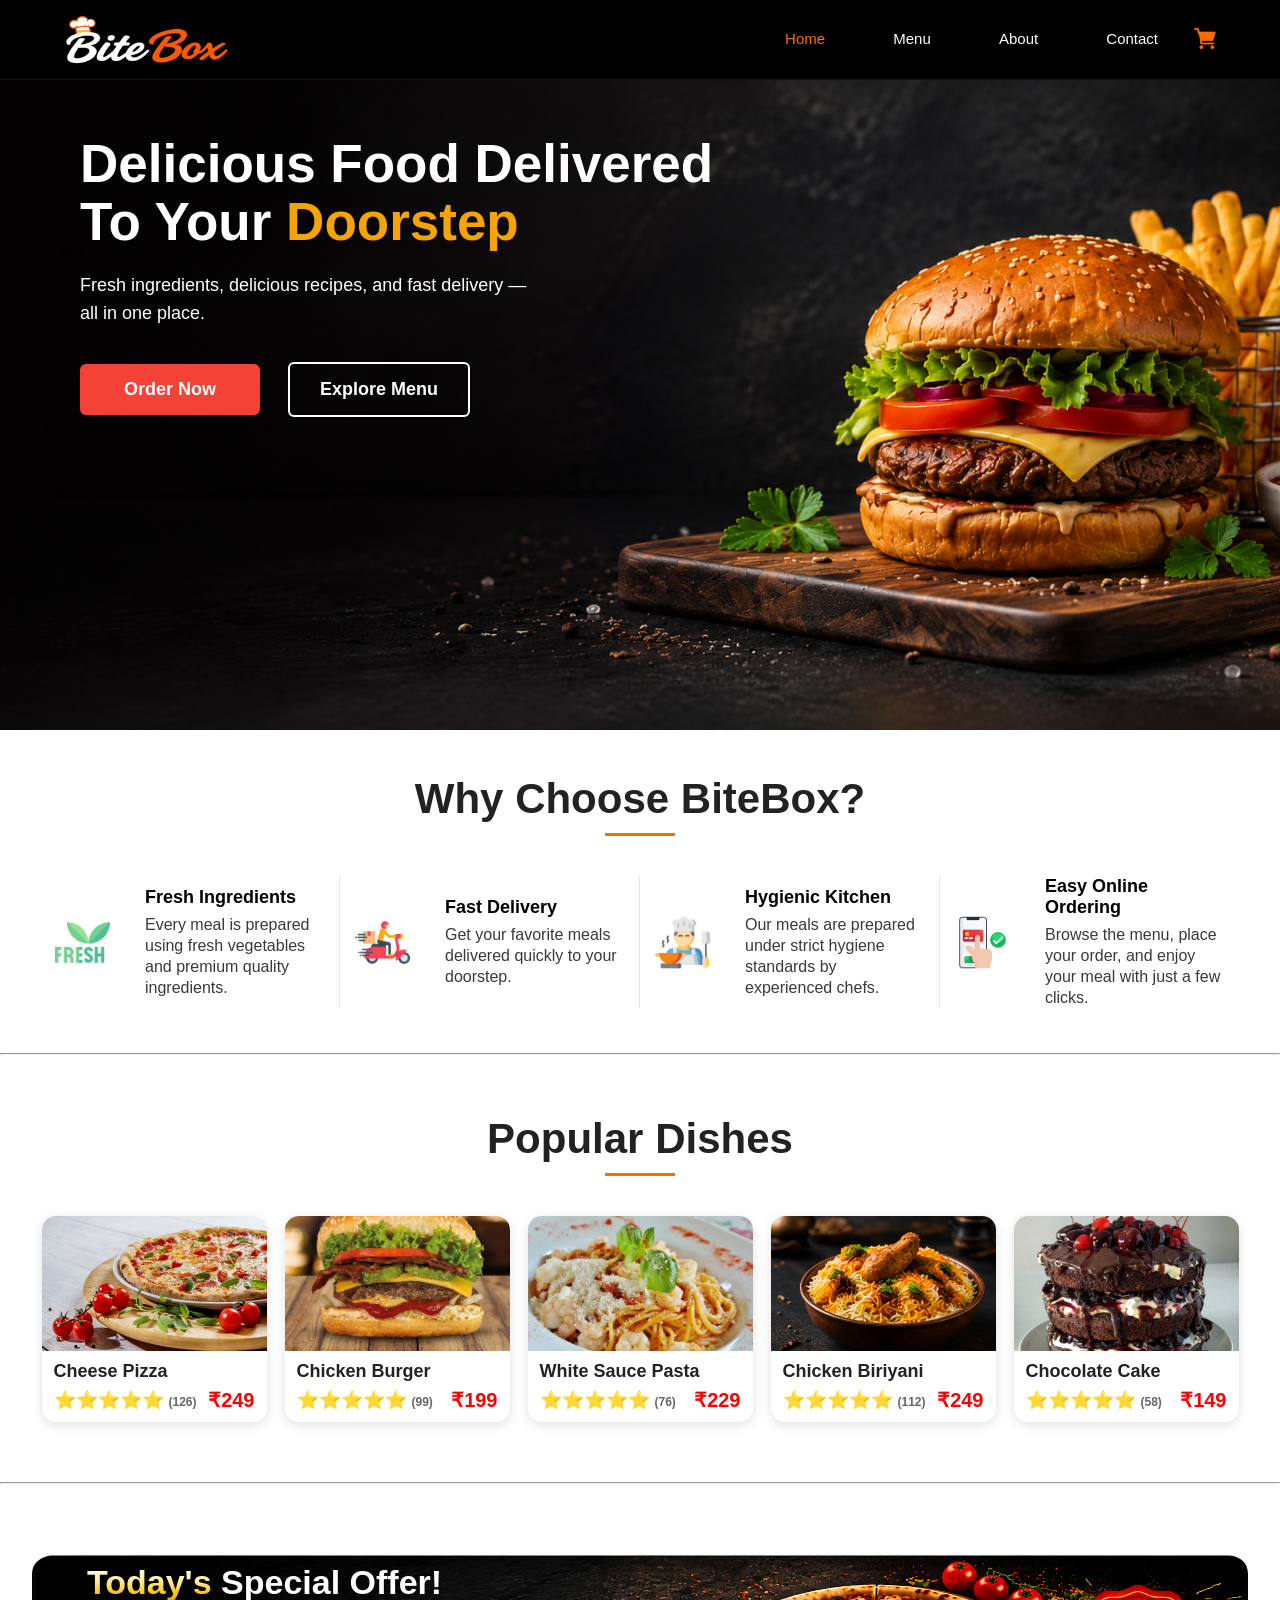
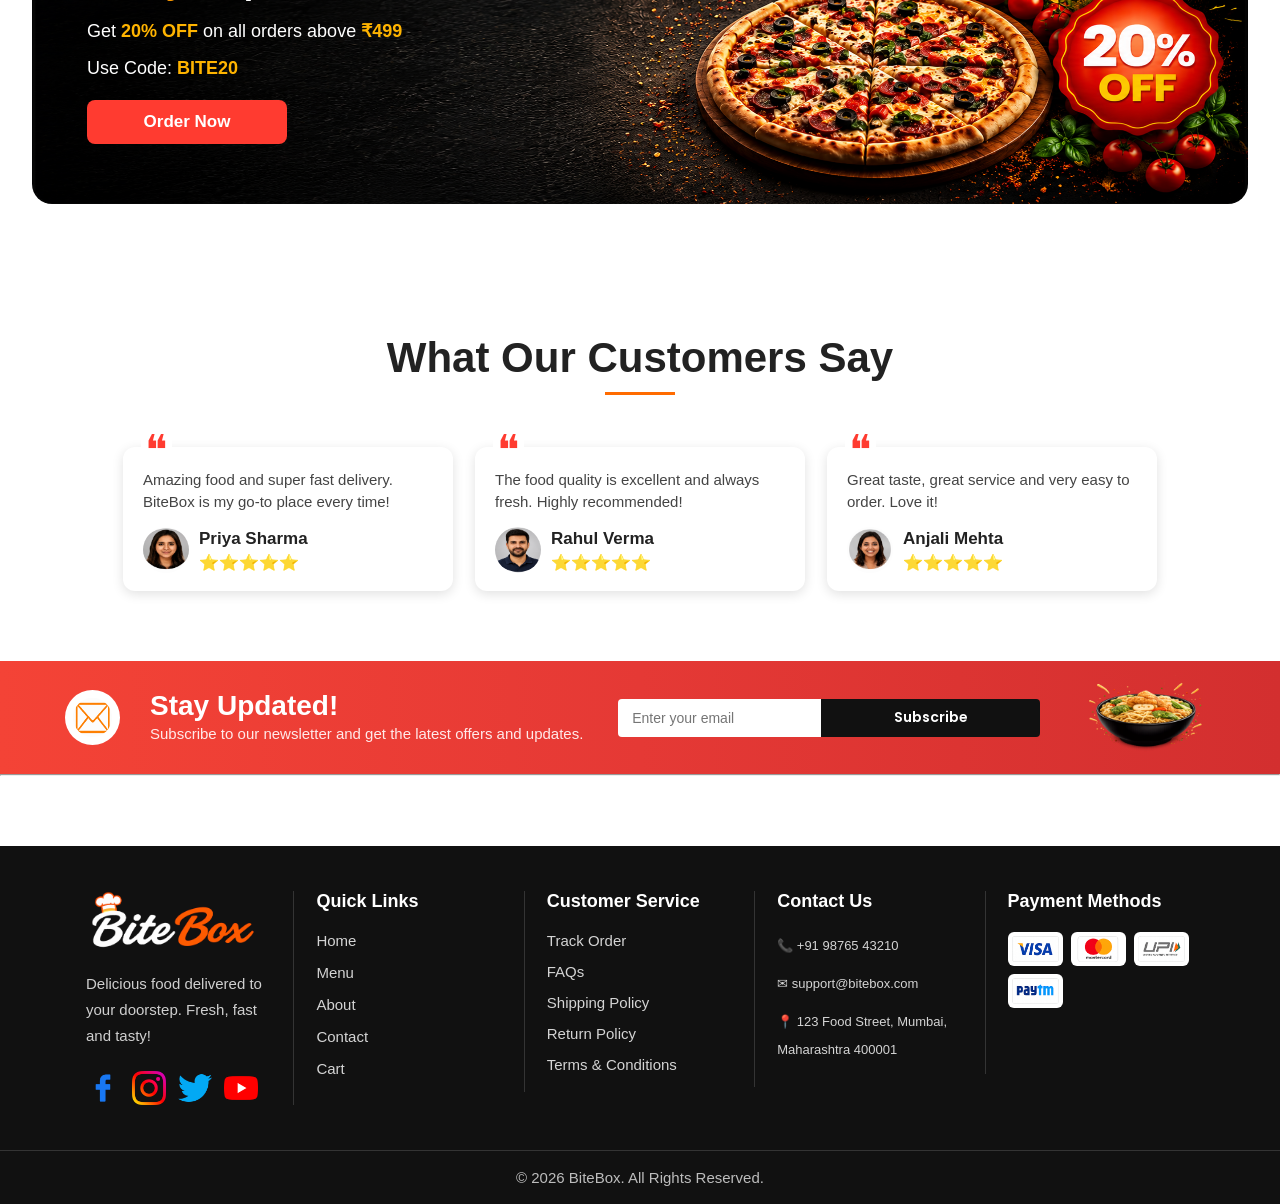
==== commit cf4a0638: "Improving Restaurant Billing System" ====
--- a/index.html
+++ b/index.html
@@ -96,7 +96,7 @@
             </article>
 
         </section>
-        <hr>
+        <!-- <hr>
         <section>
             <h2>About BiteBox</h2>
             <p>BiteBox is your one-stop destination for delicious meals
@@ -122,7 +122,7 @@
                     and a passion for delivering memorable dining experiences.
                 </em>
             </p>
-        </section>
+        </section> -->
         <hr>
 
         <!-- Today's Featured Dishes -->
@@ -283,7 +283,7 @@
             </div>
         </section>
         <hr>
-        <section>
+        <!-- <section>
             <h2>Customer Notice</h2>
             <p>
                 <mark>
@@ -293,7 +293,7 @@
             <p>Delivery services are available from 10:00 AM to 11:00 PM.</p>
         </section>
     </main>
-    <hr>
+    <hr> -->
  <!-- Footer Logo Section -->
    <!-- Footer Logo Section -->
     <footer>
@@ -384,6 +384,8 @@
         <p> © 2026 BiteBox. All Rights Reserved. </p>
 
     </footer>
+
+    <script src="/js/script.js"></script>
 </body>
 
 </html>
--- a/css/style.css
+++ b/css/style.css
@@ -1766,7 +1766,10 @@
 }
 
 #shopping-cart {
-    width: 65%;
+    display: flex;
+    justify-content: space-between;
+    gap: 30px;
+    width: 97%;
     background: #ffffff;
     border: 1px solid #ececec;
     border-radius: 14px;
@@ -1898,7 +1901,7 @@
 }
 
 #order-summary {
-    width: 35%;
+    width: 55%;
     background: #ffffff;
     border: 1px solid #ececec;
     border-radius: 14px;
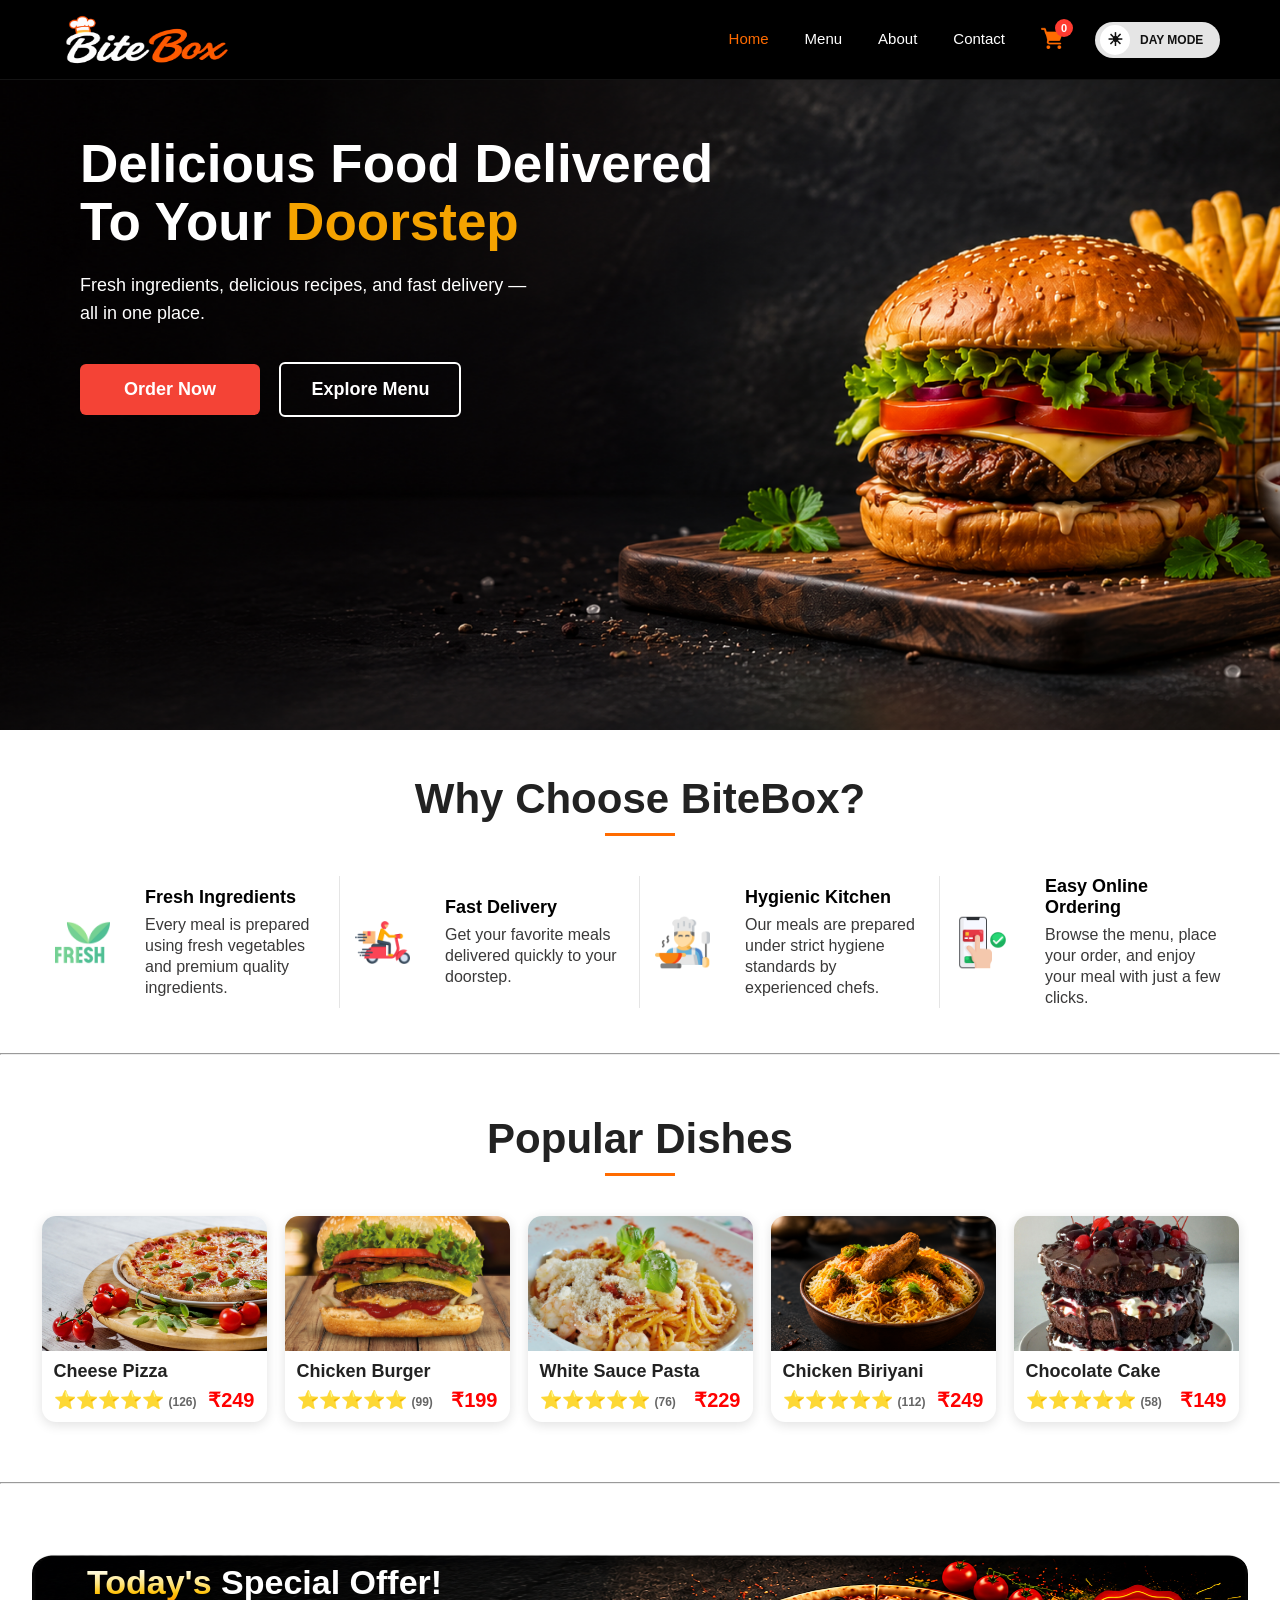
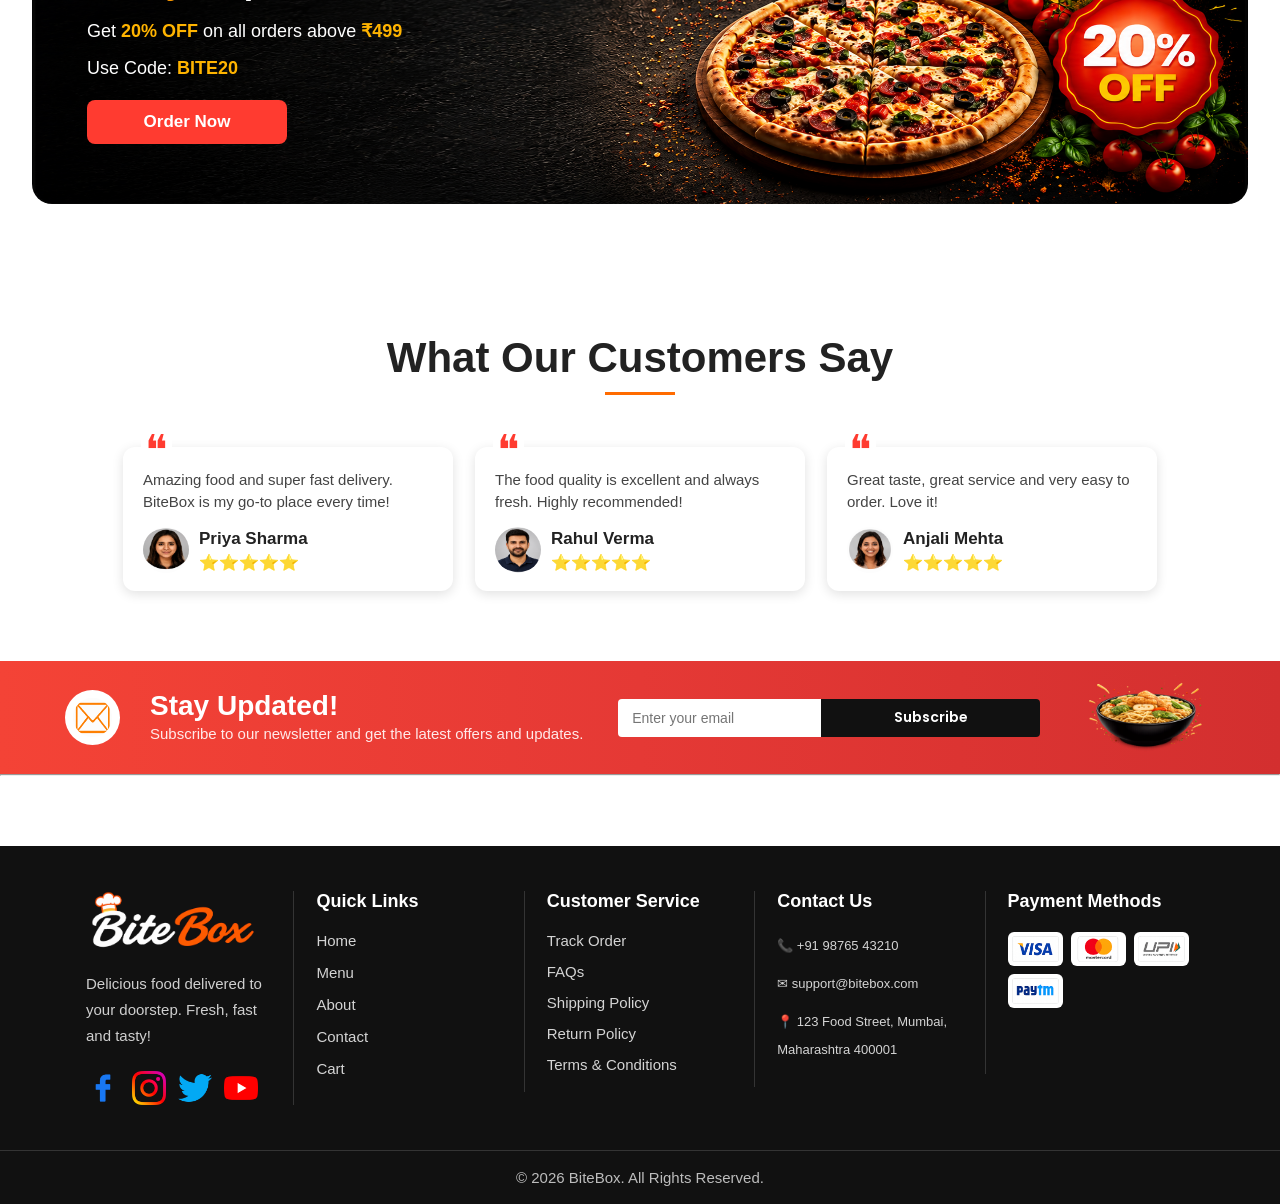
==== commit 10d99987: "interactive BiteBox Interface" ====
--- a/index.html
+++ b/index.html
@@ -23,16 +23,24 @@
         <nav>
 
             <a href="./index.html" class="active">Home</a>
-            |
+            
             <a href="./menu.html">Menu</a>
-            |
+            
             <a href="./about.html">About</a>
-            |
+            
             <a href="./contact.html">Contact</a>
 
             <a href="cart.html">
-                <img src="/assets/icons/shopping-cart.png" alt="Cart Icon" width="22" height="22">
-            </a>
+                <span class="cart-wrapper">
+                    <img src="/assets/icons/shopping-cart.png" alt="Cart Icon" width="22" height="22">
+                    <span id="cart-count">0</span>
+                </span>
+
+            </a>
+            <button type="button" id="theme-toggle" class="theme-toggle">
+                <span class="theme-icon">☀</span>
+                <span class="theme-text"> DAY MODE</span>
+            </button>
         </nav>
     </header>
     <main>
@@ -44,7 +52,7 @@
             </p>
             <div class="hero-buttons">
                 <a href="menu.html" class="order-btn">Order Now</a>
-                |
+                
                 <a href="menu.html" class="menu-btn">Explore Menu</a>
             </div>
         </section>
--- a/css/style.css
+++ b/css/style.css
@@ -1817,10 +1817,10 @@
 }
 
 cart-item img {
-    width: 90px;
-    height: 62px;
+    width: 60px;
+    height: 60px;
     object-fit: cover;
-    border-radius: 8px;
+    border-radius: 6px;
 }
 
 .cart-item h3 {
@@ -3862,4 +3862,719 @@
     }
 
 
-}+}
+
+/* search bar menu section */
+
+#search {
+    width: 360px;
+    height: 48px;
+    margin: 30px auto;
+    display: flex;
+    align-items: center;
+    background-color: white;
+    border: 1px solid #ddd;
+    border-radius: 25px;
+    overflow: hidden;
+    box-shadow: 0 3px 10px rgba(0, 0, 0, 0.08);
+}
+
+/* Search Input */
+#search input {
+    flex: 1;
+    height: 100%;
+    padding: 0 18px;
+    border: none;
+    outline: none;
+    font-family: 'Poppins', sans-serif;
+    font-size: 14px;
+    color: #333;
+    background-color: transparent;
+}
+
+/* Placeholder */
+#search input::placeholder {
+    color: #777;
+}
+
+/* Search Button */
+#search button {
+    width: 52px;
+    height: 100%;
+    display: flex;
+    align-items: center;
+    justify-content: center;
+    border: none;
+    background-color: #ff4b2b;
+    cursor: pointer;
+}
+
+#search button:hover{
+    background-color: #ac1f06 ;
+
+}
+
+/* Search Icon */
+#search img {
+    width: 20px;
+    height: 20px;
+    object-fit: contain;
+}
+
+/* Night Mode css */
+
+body.dark-theme {
+    background: #121212;
+    color: #ffffff;
+}
+
+
+
+
+/* =========================================================
+   HEADER
+   ========================================================= */
+
+
+body.dark-theme header {
+    background: #000000;
+}
+
+
+
+
+/* =========================================================
+   HOME PAGE
+   ========================================================= */
+
+
+body.dark-theme #features,
+body.dark-theme #popular-dishes,
+body.dark-theme #reviews {
+    background: #121212 !important;
+}
+
+
+
+
+/* Features */
+
+
+body.dark-theme #features h2,
+body.dark-theme #features article h3 {
+    color: #ffffff !important;
+}
+
+
+body.dark-theme #features article p {
+    color: #cccccc !important;
+}
+
+
+body.dark-theme #features article {
+    border-right-color: #333333;
+}
+
+
+
+
+/* Popular Dishes */
+
+
+body.dark-theme #popular-dishes h2 {
+    color: #ffffff !important;
+}
+
+
+body.dark-theme #popular-dishes article {
+    background: #1e1e1e !important;
+}
+
+
+body.dark-theme #popular-dishes article h3 {
+    color: #ffffff !important;
+}
+
+
+body.dark-theme #popular-dishes .ratings small {
+    color: #bbbbbb !important;
+}
+
+
+
+
+/* Reviews */
+
+
+body.dark-theme #reviews h2 {
+    color: #ffffff !important;
+}
+
+
+body.dark-theme #reviews article {
+    background: #1e1e1e !important;
+}
+
+
+body.dark-theme #reviews article > p {
+    color: #cccccc !important;
+}
+body.dark-theme #reviews .customer h3 {
+    color: #ffffff !important;
+}
+
+
+
+
+/* =========================================================
+   MENU PAGE
+   ========================================================= */
+
+
+body.dark-theme #categories,
+body.dark-theme #menu-items {
+    background: #121212 !important;
+}
+
+
+
+
+/* Categories */
+
+
+body.dark-theme #categories h2,
+body.dark-theme #categories article h3 {
+    color: #ffffff !important;
+}
+
+
+body.dark-theme #categories article img {
+    background: #1e1e1e;
+    border-color: #333333;
+}
+
+
+body.dark-theme #menu-items h2{
+    color: white;
+}
+
+
+
+
+/* Menu Cards */
+
+
+body.dark-theme #menu-items article {
+    background: #1e1e1e !important;
+    border-color: #333333 !important;
+}
+
+
+body.dark-theme #menu-items article h3 {
+ color: #ffffff !important;
+}
+
+
+body.dark-theme #menu-items .rating small {
+    color: #bbbbbb !important;
+}
+
+
+body.dark-theme #menu-items .price {
+    color: #ffffff !important;
+}
+
+
+
+
+/* Add To Cart */
+
+
+body.dark-theme #menu-items article button {
+    background: #1e1e1e;
+    color: #ff6b00;
+    border-color: #ff6b00;
+}
+
+
+
+
+/* =========================================================
+   ABOUT PAGE
+   ========================================================= */
+
+
+body.dark-theme #story,
+body.dark-theme #mission-vision,
+body.dark-theme #chefs,
+body.dark-theme #statistics {
+    background: #121212 !important;
+}
+
+
+
+
+/* Our Story */
+
+
+body.dark-theme .story-content h2 {
+    color: #ffffff !important;
+}
+
+
+body.dark-theme .story-content p {
+
+
+    color: #cccccc !important;
+}
+
+
+body.dark-theme .story-features h4 {
+    color: #ffffff !important;
+}
+
+
+body.dark-theme .story-features article p {
+    color: #bbbbbb !important;
+}
+
+
+body.dark-theme .feature-icon {
+    background: #2a211f !important;
+}
+
+
+
+
+/* Mission & Vision */
+
+
+body.dark-theme #mission-vision > h2 {
+    color: #ffffff !important;
+}
+
+
+body.dark-theme #mission-vision article {
+    background: #1e1e1e !important;
+    border-color: #3a3a3a !important;
+}
+
+
+body.dark-theme #mission-vision article h3 {
+    color: #ffffff !important;
+}
+
+
+body.dark-theme #mission-vision article p {
+    color: #cccccc !important;
+}
+
+
+body.dark-theme #mission-vision article img {
+    background: #2a211f !important;
+}
+/* Chefs */
+
+
+body.dark-theme #chefs > h2 {
+    color: #ffffff !important;
+}
+
+
+body.dark-theme #chefs article {
+    background: #1e1e1e !important;
+}
+
+
+body.dark-theme #chefs article h3 {
+    color: #ffffff !important;
+}
+
+
+body.dark-theme #chefs article p {
+    color: #cccccc !important;
+}
+
+
+
+
+/* Statistics */
+
+
+body.dark-theme #statistics > h2 {
+    color: #ffffff !important;
+}
+
+
+
+
+/* =========================================================
+   CONTACT PAGE
+   ========================================================= */
+
+
+body.dark-theme #contact-info,
+body.dark-theme #contact-details,
+body.dark-theme #google-map {
+    background: #121212 !important;
+}
+
+
+
+
+/* Contact Heading */
+
+
+body.dark-theme #contact-info .section-title h2 {
+
+
+    color: #ffffff !important;
+}
+
+
+
+
+/* Contact Cards */
+
+
+body.dark-theme .contact-container article {
+    background: #1e1e1e !important;
+    color: #ffffff;
+}
+
+
+body.dark-theme .contact-container article h3 {
+    color: #ffffff !important;
+}
+
+
+body.dark-theme .contact-container article p {
+    color: #cccccc !important;
+}
+
+
+
+
+/* Contact Details */
+
+
+body.dark-theme #contact-details {
+    background: #1b1816 !important;
+}
+
+
+
+
+/* Business Hours */
+
+
+body.dark-theme .business-card h2 {
+    color: #ffffff !important;
+}
+
+
+body.dark-theme .business-card td {
+    color: #cccccc !important;
+}
+
+
+body.dark-theme .business-card td:last-child {
+    color: #ffffff !important;
+}
+/* Event Card */
+
+
+body.dark-theme .event-card {
+    background: #24201e !important;
+    border-color: #3a3a3a !important;
+}
+
+
+body.dark-theme .event-card h3 {
+    color: #ffffff !important;
+}
+
+
+body.dark-theme .event-card p {
+    color: #cccccc !important;
+}
+
+
+
+
+/* Contact Form */
+
+
+body.dark-theme .right-column h2 {
+    color: #ffffff !important;
+}
+
+
+body.dark-theme .form-row input,
+body.dark-theme #contact-details textarea {
+    background: #1e1e1e !important;
+    color: #ffffff !important;
+    border-color: #444444 !important;
+}
+
+
+body.dark-theme .form-row input::placeholder,
+body.dark-theme #contact-details textarea::placeholder {
+    color: #999999 !important;
+}
+
+
+
+
+/* Google Map */
+
+
+body.dark-theme #google-map .section-title h2 {
+ color: #ffffff !important;
+}
+
+
+body.dark-theme #google-map .section-title p {
+    color: #cccccc !important;
+}
+
+
+
+
+/* =========================================================
+   CART PAGE
+   ========================================================= */
+
+
+body.dark-theme #cart-details {
+    background: #121212 !important;
+}
+
+
+
+
+/* Shopping Cart */
+
+
+body.dark-theme #shopping-cart {
+    background: #1e1e1e !important;
+    border-color: #333333 !important;
+}
+
+
+body.dark-theme #shopping-cart thead {
+    background: #2a211c !important;
+}
+
+
+body.dark-theme #shopping-cart th {
+    color: #ffffff !important;
+}
+
+
+body.dark-theme #shopping-cart td {
+    border-top-color: #333333 !important;
+}
+
+
+body.dark-theme .cart-item h3 {
+    color: #ffffff !important;
+}
+body.dark-theme .cart-item p {
+    color: #bbbbbb !important;
+}
+
+
+
+
+/* Quantity Box */
+
+
+body.dark-theme .quantity-box {
+    background: #1e1e1e !important;
+    border-color: #444444 !important;
+}
+
+
+body.dark-theme .quantity-box button {
+    background: #1e1e1e !important;
+    color: #ffffff !important;
+}
+
+
+body.dark-theme .quantity-box span {
+    color: #ffffff !important;
+}
+
+
+
+
+/* Cart Hover */
+
+
+body.dark-theme #shopping-cart tbody tr:hover {
+    background: #252525 !important;
+}
+
+
+
+
+/* Order Summary */
+
+
+body.dark-theme #order-summary {
+    background: #1e1e1e !important;
+    border-color: #333333 !important;
+}
+
+
+body.dark-theme #order-summary h2,
+body.dark-theme #order-summary h3 {
+    color: #ffffff !important;
+}
+body.dark-theme #order-summary p {
+    color: #cccccc !important;
+}
+
+
+body.dark-theme #order-summary hr {
+    border-top-color: #444444 !important;
+}
+
+
+
+
+/* Cart Actions */
+
+
+body.dark-theme #cart-actions a {
+    background: #1e1e1e !important;
+    color: #ffffff !important;
+    border-color: #444444 !important;
+}
+
+
+.theme-loading .theme-icon,
+.theme-loading .theme-text {
+    transition: none !important;
+}
+
+
+
+
+/* Theme toggle button */
+
+#theme-toggle {
+    width: 125px;
+    height: 36px;
+    border: none;
+    border-radius: 20px;
+    background-color: #e5e5e5;
+    position: relative;
+    padding: 3px;
+    cursor: pointer;
+    display: flex;
+    align-items: center;
+    box-sizing: border-box;
+    overflow: hidden;
+}
+
+.theme-icon {
+    position: absolute;
+    top: 3px;
+    left: 5px;
+    width: 30px;
+    height: 30px;
+    border-radius: 50%;
+    background-color: white;
+    display: flex;
+    align-items: center;
+    justify-content: center;
+    font-size: 18px;
+    color: #111111;
+    transition: transform 0.35s ease-in-out;
+    z-index: 2;
+}
+
+.theme-text {
+    position: absolute;
+    left: 45px;
+    right: 38px;
+    font-size: 12px;
+    font-weight: 700;
+    color: #111111;
+    white-space: nowrap;
+    text-align: left;
+    transition: all 0.35s ease-in-out;
+}
+
+.dark-theme .theme-icon {
+    transform: translateX(89px);
+}
+
+.dark-theme .theme-text {
+    left: 10px;
+    right: 66px;
+    text-align: right;
+}
+
+.theme-toggle:hover .theme-icon {
+    transform: scale(1.05);
+}
+
+/* Keep smooth movement in Night Mode */
+.dark-theme .theme-toggle:hover .theme-icon {
+    transform: translateX(89px) scale(1.05);
+}
+
+/* cart count css */
+.cart-wrapper {
+    position: relative;
+    display: inline-flex;
+}
+
+#cart-count {
+    position: absolute;
+    top: -8px;
+    right: -10px;
+    width: 18px;
+    height: 18px;
+    background: #ff3b30;
+    color: #ffffff;
+    border-radius: 50%;
+    font-size: 11px;
+    font-weight: 600;
+    display: flex;
+    align-items: center;
+    justify-content: center;
+}
+
+/* Toast css */
+.toast {
+    position: fixed;
+    top: 90px;
+    right: 25px;
+    min-width: 280px;
+    padding: 14px 18px;
+    border-radius: 8px;
+    color: white;
+    font-size: 14px;
+    font-weight: 600;
+    opacity: 0;
+    transform: translateX(120%);
+    transition: 0.3s ease;
+    z-index: 9999;
+}
+
+.toast.show {
+    opacity: 1;
+    transform: translateX(0);
+}
+
+.toast.error {
+    background: #e53935;
+}
+
+.toast.success {
+    background: #28a745;
+}
